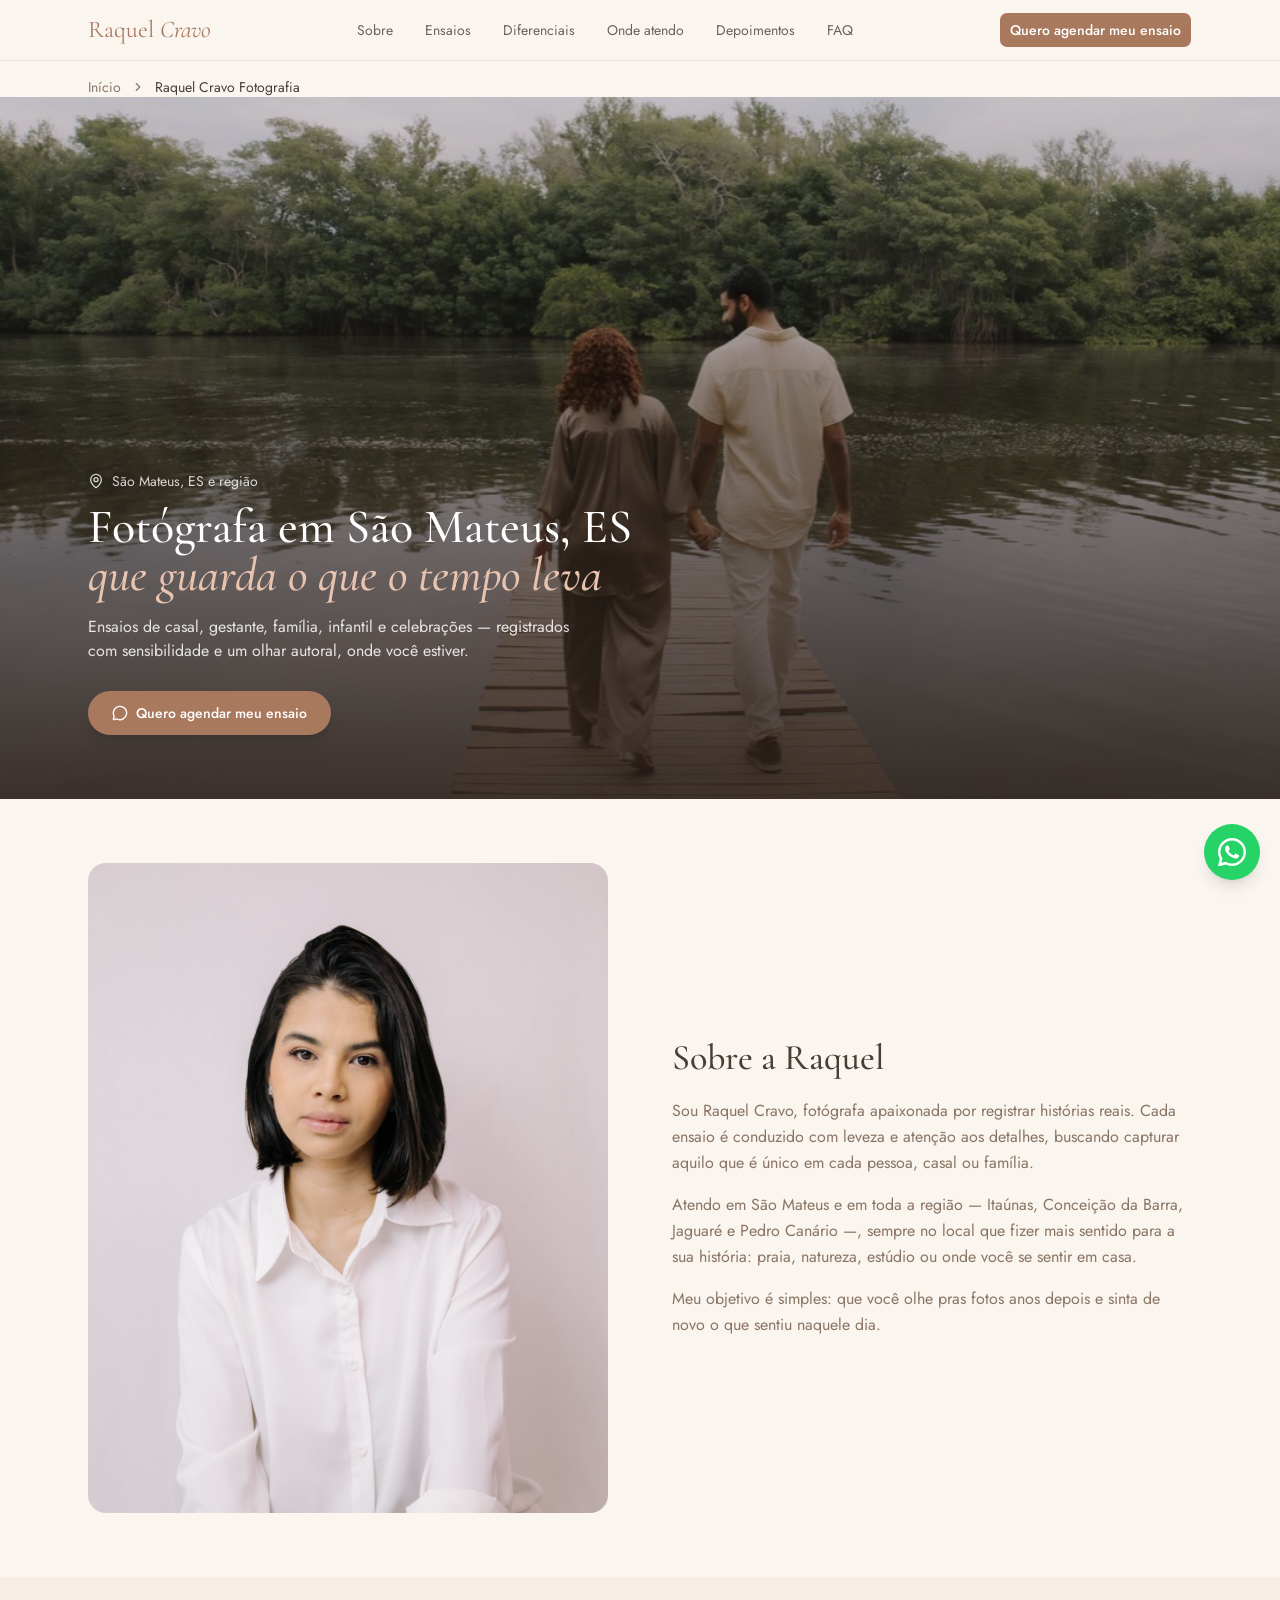
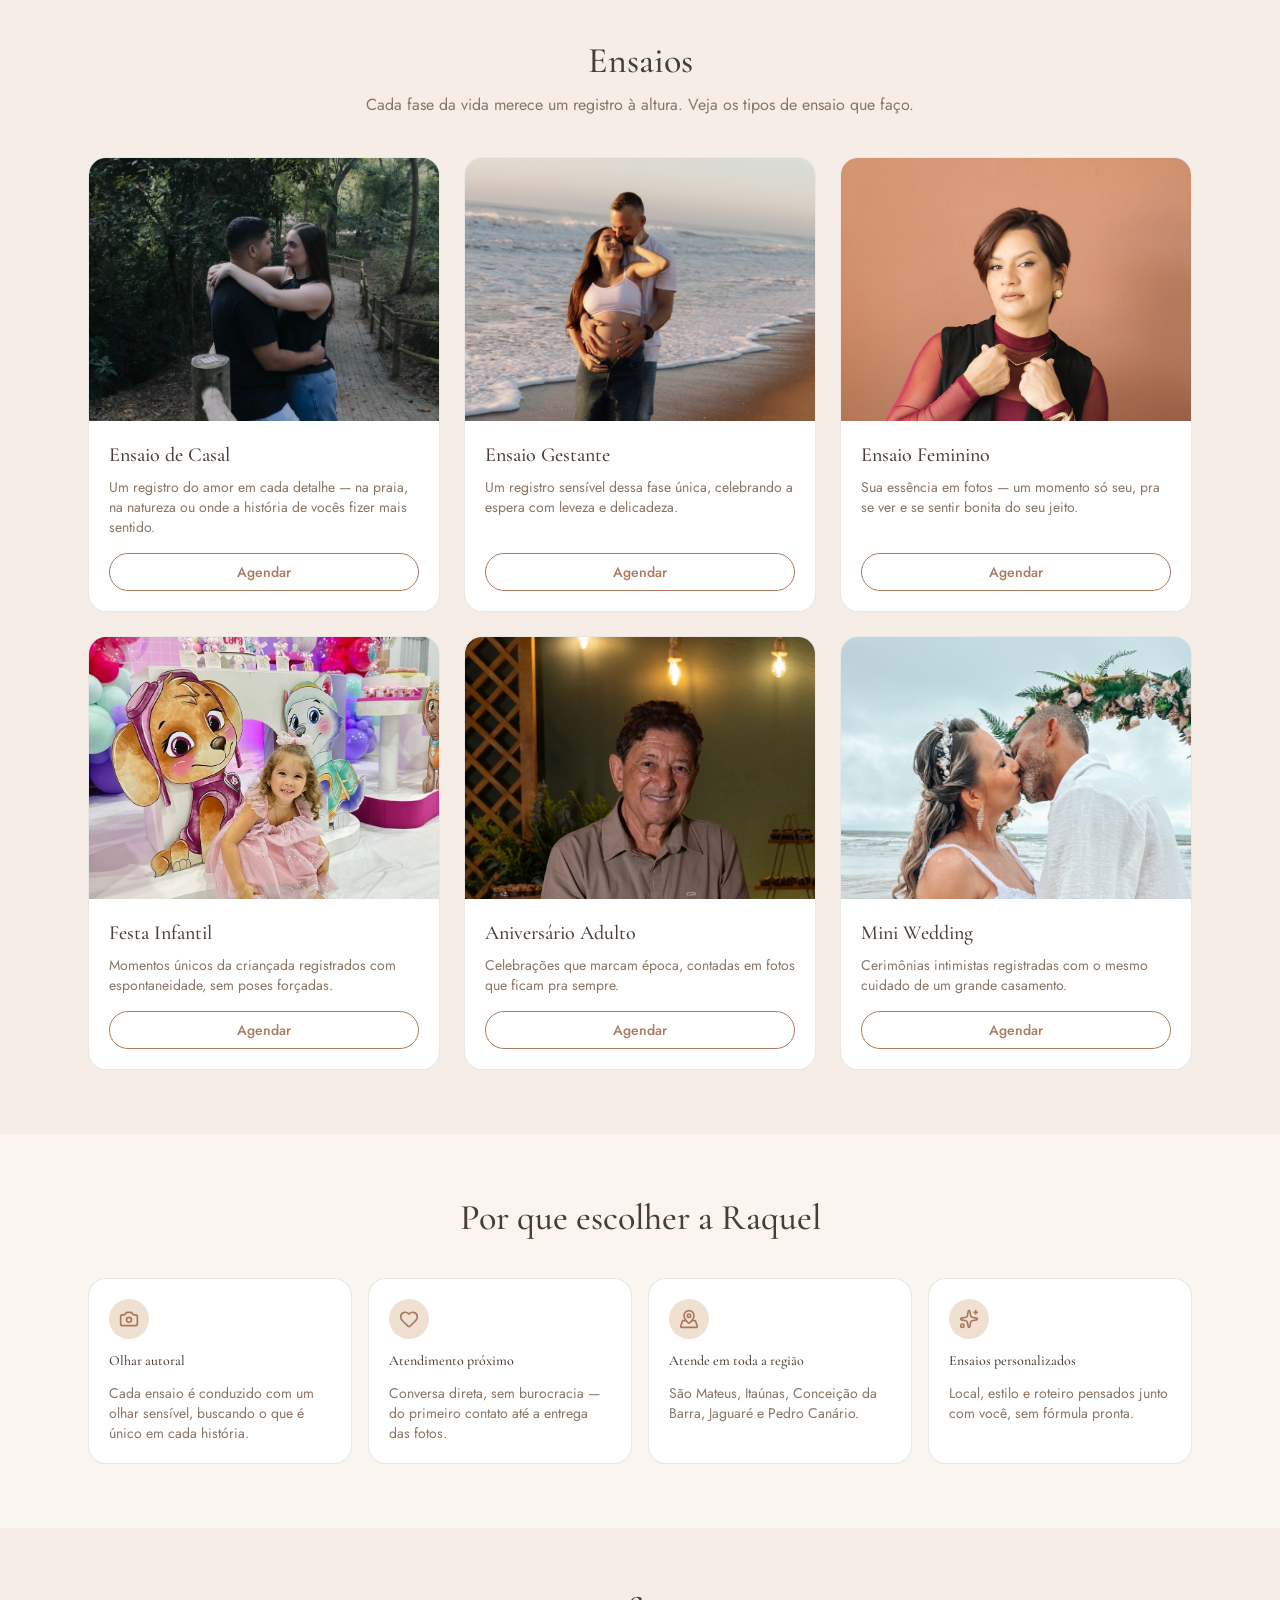
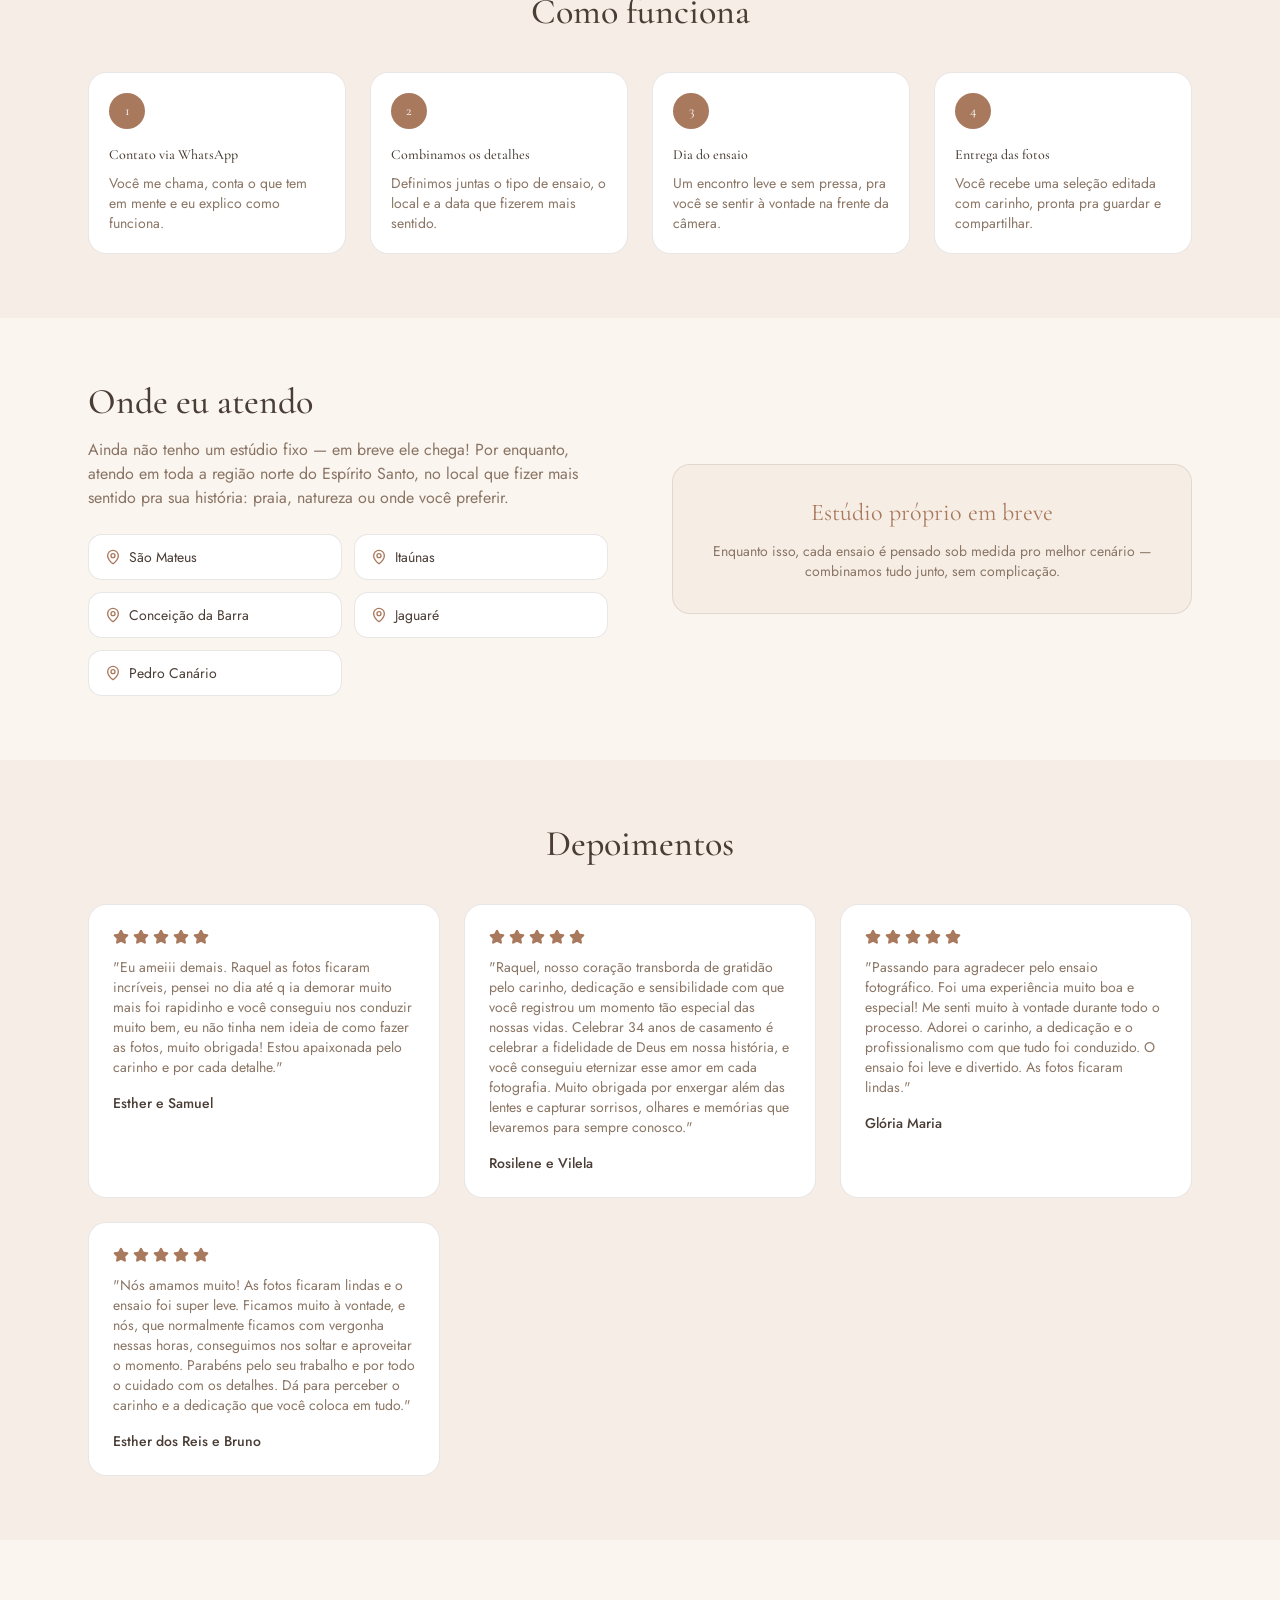
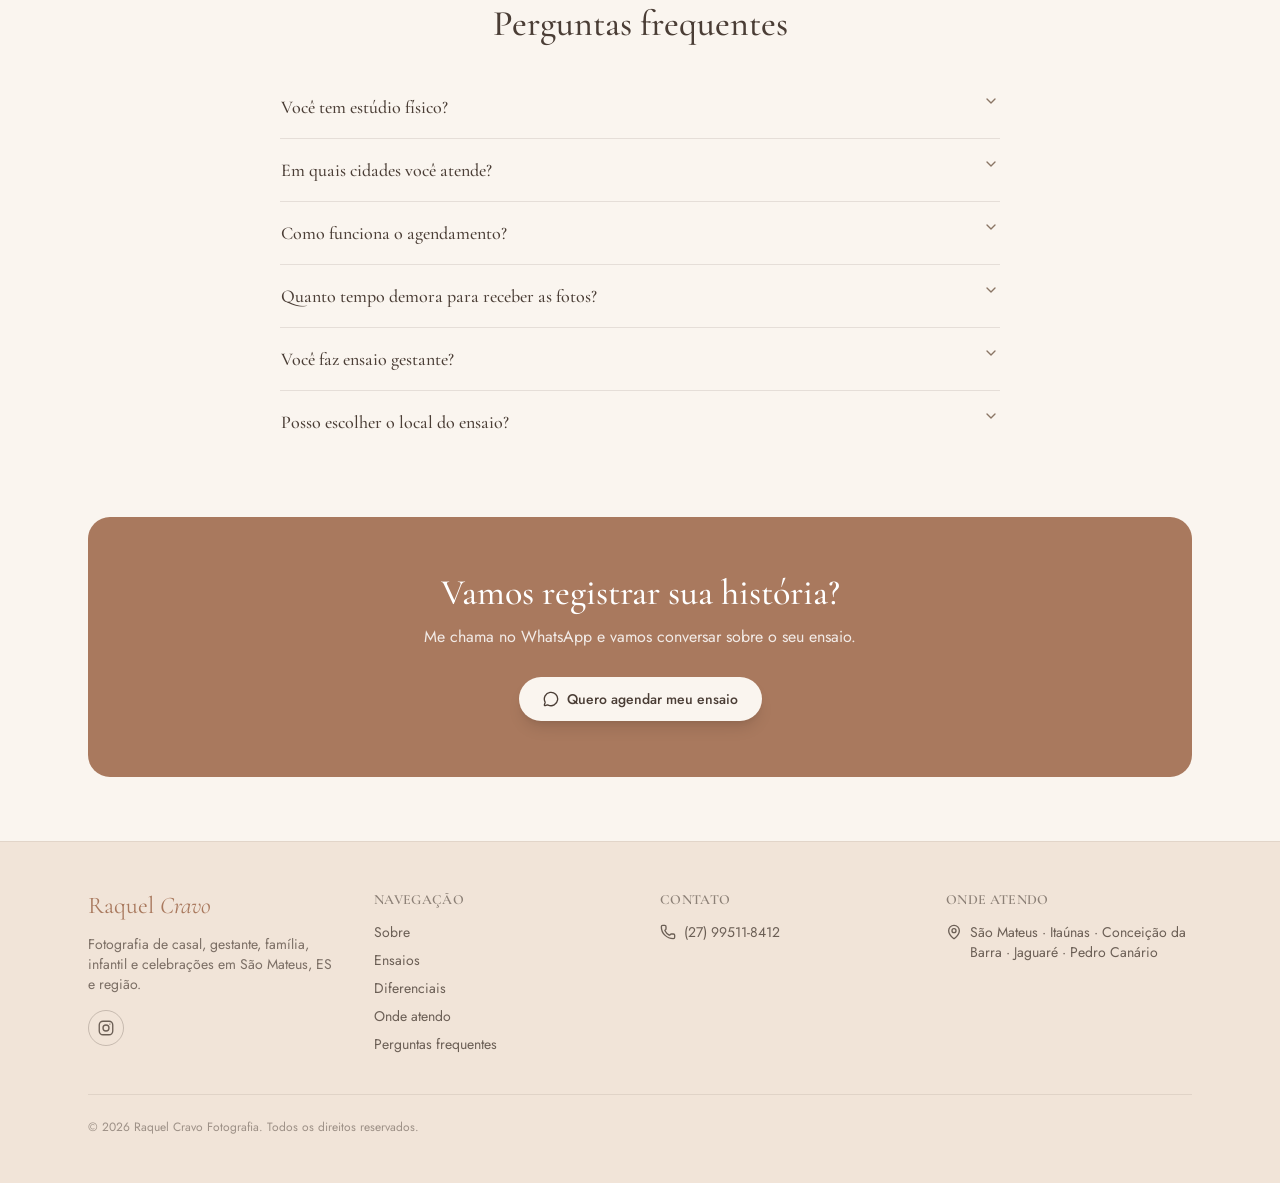
==== index.html @ ad2348e0 "Add files via upload" ====
<!DOCTYPE html><html lang="pt-BR"><head>
      <meta charset="UTF-8">
      <meta name="viewport" content="width=device-width, initial-scale=1.0">
      <title>Raquel Cravo Fotografia | São Mateus, ES</title>
      <meta name="description" content="Fotografia de casal, gestante, família, infantil e celebrações em São Mateus, ES e região. Ensaios personalizados, com atendimento em Itaúnas, Conceição da Barra, Jaguaré e Pedro Canário.">
      <meta name="author" content="Raquel Cravo">
      <meta name="robots" content="index, follow, max-snippet:-1, max-image-preview:large, max-video-preview:-1">
      <meta name="googlebot" content="index, follow, max-snippet:-1, max-image-preview:large">
      <meta name="bingbot" content="index, follow">
      <meta name="rating" content="general">

      <link rel="canonical" href="https://raquelcravofotografia.com.br/">
      <link rel="alternate" hreflang="pt-BR" href="https://raquelcravofotografia.com.br/">
      <link rel="alternate" hreflang="x-default" href="https://raquelcravofotografia.com.br/">

      <meta name="geo.region" content="BR-ES">
      <meta name="geo.placename" content="São Mateus">
      <meta name="content-language" content="pt-BR">
      <meta http-equiv="content-language" content="pt-BR">

      <meta name="theme-color" content="#A9795E">
      <meta name="mobile-web-app-capable" content="yes">
      <meta name="apple-mobile-web-app-capable" content="yes">
      <meta name="format-detection" content="telephone=no">

      <link rel="icon" type="image/x-icon" href="/favicon.ico">
      <link rel="apple-touch-icon" sizes="180x180" href="/apple-touch-icon.png">
      <link rel="manifest" href="/manifest.json">

      <link rel="preconnect" href="https://fonts.googleapis.com">
      <link rel="preconnect" href="https://fonts.gstatic.com" crossorigin="">
      <link href="https://fonts.googleapis.com/css2?family=Cormorant+Garamond:ital,wght@0,400;0,500;0,600;1,400&amp;family=Jost:wght@300;400;500;600&amp;display=swap" rel="stylesheet">

      <!-- Open Graph -->
      <meta property="og:type" content="website">
      <meta property="og:locale" content="pt_BR">
      <meta property="og:site_name" content="Raquel Cravo Fotografia">
      <meta property="og:url" content="https://raquelcravofotografia.com.br/">
      <meta property="og:title" content="Raquel Cravo Fotografia | São Mateus, ES">
      <meta property="og:description" content="Fotografia de casal, gestante, família, infantil e celebrações em São Mateus, ES e região. Ensaios personalizados, com atendimento em Itaúnas, Conceição da Barra, Jaguaré e Pedro Canário.">
      <meta property="og:image" content="https://raquelcravofotografia.com.br/og-raquel-cravo.jpg">
      <meta property="og:image:width" content="1200">
      <meta property="og:image:height" content="630">
      <meta property="og:image:alt" content="Raquel Cravo — Fotografia em São Mateus, ES">

      <!-- Twitter -->
      <meta name="twitter:card" content="summary_large_image">
      <meta name="twitter:title" content="Raquel Cravo Fotografia | São Mateus, ES">
      <meta name="twitter:description" content="Fotografia de casal, gestante, família, infantil e celebrações em São Mateus, ES e região. Ensaios personalizados, com atendimento em Itaúnas, Conceição da Barra, Jaguaré e Pedro Canário.">
      <meta name="twitter:image" content="https://raquelcravofotografia.com.br/og-raquel-cravo.jpg">

      <!-- Schema: Person (GLOBAL) -->
      <script async="" src="https://scripts.clarity.ms/0.8.67/clarity.js"></script><script src="https://connect.facebook.net/signals/config/4619072328378345?v=2.9.358&amp;r=stable&amp;domain=localhost&amp;hme=1179b74563cacb97c6ebae600e40937237ab12824fb84996eee07eca65cabbd4&amp;ex_m=107%2C208%2C158%2C22%2C73%2C74%2C149%2C69%2C68%2C11%2C167%2C93%2C16%2C141%2C130%2C39%2C76%2C81%2C137%2C163%2C169%2C26%2C27%2C28%2C30%2C48%2C150%2C78%2C115%2C18%2C20%2C44%2C40%2C42%2C41%2C86%2C95%2C99%2C113%2C148%2C151%2C46%2C114%2C24%2C21%2C122%2C70%2C36%2C153%2C152%2C154%2C145%2C143%2C25%2C35%2C59%2C112%2C165%2C71%2C17%2C156%2C117%2C84%2C67%2C19%2C88%2C89%2C119%2C87%2C139%2C138%2C142%2C164%2C34%2C49%2C116%2C47%2C8%2C4%2C5%2C7%2C6%2C3%2C94%2C104%2C170%2C175%2C222%2C75%2C235%2C234%2C233%2C23%2C33%2C55%2C106%2C61%2C10%2C64%2C100%2C101%2C102%2C108%2C133%2C31%2C29%2C135%2C136%2C132%2C131%2C159%2C77%2C162%2C160%2C161%2C50%2C60%2C126%2C15%2C166%2C45%2C280%2C281%2C279%2C294%2C310%2C215%2C204%2C62%2C205%2C203%2C313%2C304%2C52%2C216%2C110%2C134%2C83%2C124%2C54%2C123%2C129%2C128%2C58%2C65%2C63%2C155%2C79%2C80%2C118%2C37%2C32%2C53%2C56%2C103%2C168%2C1%2C127%2C14%2C125%2C12%2C2%2C57%2C96%2C66%2C121%2C92%2C91%2C171%2C172%2C97%2C98%2C9%2C105%2C51%2C146%2C90%2C82%2C72%2C120%2C109%2C43%2C147%2C0%2C85%2C140%2C144%2C157%2C38%2C111%2C13%2C173" async=""></script><script async="" src="https://connect.facebook.net/en_US/fbevents.js"></script><script async="" src="https://www.clarity.ms/tag/xpft2k4udn"></script><script type="application/ld+json">
      {
        "@context": "https://schema.org",
        "@type": "Person",
        "@id": "https://raquelcravofotografia.com.br/#identity",
        "name": "Raquel Cravo",
        "url": "https://raquelcravofotografia.com.br",
        "image": "https://raquelcravofotografia.com.br/og-raquel-cravo.jpg",
        "jobTitle": "Fotógrafa",
        "telephone": "+5527995118412",
        "sameAs": ["https://www.instagram.com/raquelcravofotografia/"]
      }
      </script>

      <!-- Schema: WebSite (GLOBAL) -->
      <script type="application/ld+json">
      {
        "@context": "https://schema.org",
        "@type": "WebSite",
        "name": "Raquel Cravo Fotografia",
        "url": "https://raquelcravofotografia.com.br",
        "description": "Fotografia de casal, gestante, família, infantil e celebrações em São Mateus, ES e região.",
        "inLanguage": "pt-BR",
        "publisher": { "@id": "https://raquelcravofotografia.com.br/#identity" }
      }
      </script>

      <!-- Microsoft Clarity -->
      <script type="text/javascript">
        (function(c,l,a,r,i,t,y){
            c[a]=c[a]||function(){(c[a].q=c[a].q||[]).push(arguments)};
            t=l.createElement(r);t.async=1;t.src="https://www.clarity.ms/tag/"+i;
            y=l.getElementsByTagName(r)[0];y.parentNode.insertBefore(t,y);
        })(window, document, "clarity", "script", "xpft2k4udn");
      </script>

      <!-- Meta Pixel Code -->
      <script>
      !function(f,b,e,v,n,t,s)
      {if(f.fbq)return;n=f.fbq=function(){n.callMethod?
      n.callMethod.apply(n,arguments):n.queue.push(arguments)};
      if(!f._fbq)f._fbq=n;n.push=n;n.loaded=!0;n.version='2.0';
      n.queue=[];t=b.createElement(e);t.async=!0;
      t.src=v;s=b.getElementsByTagName(e)[0];
      s.parentNode.insertBefore(t,s)}(window, document,'script',
      'https://connect.facebook.net/en_US/fbevents.js');
      fbq('init', '4619072328378345');
      fbq('track', 'PageView');
      </script>
      <script type="module" crossorigin="" src="/assets/index-L6ZKs144.js"></script>
      <link rel="stylesheet" crossorigin="" href="/assets/index-BIpISqTm.css">
    <script type="application/ld+json">{"@context":"https://schema.org","@type":"FAQPage","mainEntity":[{"@type":"Question","name":"Você tem estúdio físico?","acceptedAnswer":{"@type":"Answer","text":"Não tenho um estúdio próprio fixo, mas isso não limita o ensaio: quando o projeto pede um ambiente fechado, alugo um estúdio parceiro para garantir toda a estrutura necessária. Também faço ensaios em locais externos, como praia e natureza, sempre no cenário que combinar melhor com a sua história."}},{"@type":"Question","name":"Em quais cidades você atende?","acceptedAnswer":{"@type":"Answer","text":"Atendo em São Mateus, Itaúnas, Conceição da Barra, Jaguaré, Pedro Canário e região. Se você é de outra cidade próxima, é só chamar no WhatsApp que a gente vê a melhor forma de atender."}},{"@type":"Question","name":"Como funciona o agendamento?","acceptedAnswer":{"@type":"Answer","text":"Tudo começa por uma conversa no WhatsApp: conto como funciona, tiramos as dúvidas sobre local, estilo e pacote, e já reservamos a data do seu ensaio."}},{"@type":"Question","name":"Quanto tempo demora para receber as fotos?","acceptedAnswer":{"@type":"Answer","text":"O prazo pode variar conforme o tipo de ensaio, mas a entrega da seleção editada acontece em até 15 dias úteis, no máximo."}},{"@type":"Question","name":"Você faz ensaio gestante?","acceptedAnswer":{"@type":"Answer","text":"Sim! O ensaio gestante é um dos meus favoritos — um registro sensível e delicado dessa fase única."}},{"@type":"Question","name":"Posso escolher o local do ensaio?","acceptedAnswer":{"@type":"Answer","text":"Pode sim. Trabalho junto com você pra escolher o cenário que mais combina com a proposta do ensaio, seja praia, natureza ou outro lugar especial pra sua história."}}]}</script><script type="application/ld+json">{"@context":"https://schema.org","@type":"BreadcrumbList","itemListElement":[{"@type":"ListItem","position":1,"name":"Início","item":"https://raquelcravofotografia.com.br/"},{"@type":"ListItem","position":2,"name":"Raquel Cravo Fotografia","item":"https://raquelcravofotografia.com.br/"}]}</script><script type="application/ld+json">{"@context":"https://schema.org","@type":"WebPage","name":"Raquel Cravo Fotografia | São Mateus, ES","url":"https://raquelcravofotografia.com.br/","description":"Fotografia de casal, gestante, família, infantil e celebrações em São Mateus, ES e região. Ensaios personalizados, com atendimento em Itaúnas, Conceição da Barra, Jaguaré e Pedro Canário.","inLanguage":"pt-BR","isPartOf":{"@id":"https://raquelcravofotografia.com.br/#identity"}}</script><script type="application/ld+json">{"@context":"https://schema.org","@type":"LocalBusiness","name":"Raquel Cravo Fotografia","url":"https://raquelcravofotografia.com.br","image":"https://raquelcravofotografia.com.br/og-raquel-cravo.jpg","description":"Fotografia de casal, gestante, família, infantil e celebrações em São Mateus, ES e região. Ensaios personalizados, com atendimento em Itaúnas, Conceição da Barra, Jaguaré e Pedro Canário.","priceRange":"$$","areaServed":[{"@type":"City","name":"São Mateus, ES"},{"@type":"City","name":"Itaúnas, ES"},{"@type":"City","name":"Conceição da Barra, ES"},{"@type":"City","name":"Jaguaré, ES"},{"@type":"City","name":"Pedro Canário, ES"}],"makesOffer":[{"@type":"Offer","itemOffered":{"@type":"Service","name":"Ensaio de Casal","description":"Um registro do amor em cada detalhe — na praia, na natureza ou onde a história de vocês fizer mais sentido."}},{"@type":"Offer","itemOffered":{"@type":"Service","name":"Ensaio Gestante","description":"Um registro sensível dessa fase única, celebrando a espera com leveza e delicadeza."}},{"@type":"Offer","itemOffered":{"@type":"Service","name":"Ensaio Feminino","description":"Sua essência em fotos — um momento só seu, pra se ver e se sentir bonita do seu jeito."}},{"@type":"Offer","itemOffered":{"@type":"Service","name":"Festa Infantil","description":"Momentos únicos da criançada registrados com espontaneidade, sem poses forçadas."}},{"@type":"Offer","itemOffered":{"@type":"Service","name":"Aniversário Adulto","description":"Celebrações que marcam época, contadas em fotos que ficam pra sempre."}},{"@type":"Offer","itemOffered":{"@type":"Service","name":"Mini Wedding","description":"Cerimônias intimistas registradas com o mesmo cuidado de um grande casamento."}}],"aggregateRating":{"@type":"AggregateRating","ratingValue":"5.0","reviewCount":"4","bestRating":"5","worstRating":"1"},"review":[{"@type":"Review","author":{"@type":"Person","name":"Esther e Samuel"},"reviewRating":{"@type":"Rating","ratingValue":5,"bestRating":"5"},"reviewBody":"Eu ameiii demais. Raquel as fotos ficaram incríveis, pensei no dia até q ia demorar muito mais foi rapidinho e você conseguiu nos conduzir muito bem, eu não tinha nem ideia de como fazer as fotos, muito obrigada! Estou apaixonada pelo carinho e por cada detalhe."},{"@type":"Review","author":{"@type":"Person","name":"Rosilene e Vilela"},"reviewRating":{"@type":"Rating","ratingValue":5,"bestRating":"5"},"reviewBody":"Raquel, nosso coração transborda de gratidão pelo carinho, dedicação e sensibilidade com que você registrou um momento tão especial das nossas vidas. Celebrar 34 anos de casamento é celebrar a fidelidade de Deus em nossa história, e você conseguiu eternizar esse amor em cada fotografia. Muito obrigada por enxergar além das lentes e capturar sorrisos, olhares e memórias que levaremos para sempre conosco."},{"@type":"Review","author":{"@type":"Person","name":"Glória Maria"},"reviewRating":{"@type":"Rating","ratingValue":5,"bestRating":"5"},"reviewBody":"Passando para agradecer pelo ensaio fotográfico. Foi uma experiência muito boa e especial! Me senti muito à vontade durante todo o processo. Adorei o carinho, a dedicação e o profissionalismo com que tudo foi conduzido. O ensaio foi leve e divertido. As fotos ficaram lindas."},{"@type":"Review","author":{"@type":"Person","name":"Esther dos Reis e Bruno"},"reviewRating":{"@type":"Rating","ratingValue":5,"bestRating":"5"},"reviewBody":"Nós amamos muito! As fotos ficaram lindas e o ensaio foi super leve. Ficamos muito à vontade, e nós, que normalmente ficamos com vergonha nessas horas, conseguimos nos soltar e aproveitar o momento. Parabéns pelo seu trabalho e por todo o cuidado com os detalhes. Dá para perceber o carinho e a dedicação que você coloca em tudo."}]}</script><script type="application/ld+json">{"@context":"https://schema.org","@type":"HowTo","name":"Como agendar um ensaio com Raquel Cravo Fotografia","step":[{"@type":"HowToStep","position":1,"name":"Contato via WhatsApp","text":"Você me chama, conta o que tem em mente e eu explico como funciona."},{"@type":"HowToStep","position":2,"name":"Combinamos os detalhes","text":"Definimos juntas o tipo de ensaio, o local e a data que fizerem mais sentido."},{"@type":"HowToStep","position":3,"name":"Dia do ensaio","text":"Um encontro leve e sem pressa, pra você se sentir à vontade na frente da câmera."},{"@type":"HowToStep","position":4,"name":"Entrega das fotos","text":"Você recebe uma seleção editada com carinho, pronta pra guardar e compartilhar."}]}</script></head>

    <body>
      <noscript><img height="1" width="1" style="display:none"
      src="https://www.facebook.com/tr?id=4619072328378345&ev=PageView&noscript=1"
      /></noscript>

      <div id="root"><div class="flex min-h-screen flex-col"><header class="sticky top-0 z-40 border-b border-border/70 bg-background/90 backdrop-blur"><div class="mx-auto flex max-w-6xl items-center justify-between px-4 py-3 sm:px-6"><a href="/" class="font-heading text-2xl text-primary">Raquel <em class="italic">Cravo</em></a><nav aria-label="Navegação principal" class="hidden gap-8 md:flex"><a href="#sobre" class="text-sm text-foreground/80 hover:text-primary">Sobre</a><a href="#ensaios" class="text-sm text-foreground/80 hover:text-primary">Ensaios</a><a href="#diferenciais" class="text-sm text-foreground/80 hover:text-primary">Diferenciais</a><a href="#regiao" class="text-sm text-foreground/80 hover:text-primary">Onde atendo</a><a href="#depoimentos" class="text-sm text-foreground/80 hover:text-primary">Depoimentos</a><a href="#faq" class="text-sm text-foreground/80 hover:text-primary">FAQ</a></nav><div class="hidden md:block"><a href="https://wa.me/5527995118412?text=%5BSite%5D%20Ol%C3%A1%2C%20Raquel!%20Vi%20seu%20site%20e%20quero%20saber%20mais%20sobre%20os%20ensaios" target="_blank" rel="noopener noreferrer" data-slot="button" data-variant="default" data-size="default" class="group/button inline-flex shrink-0 items-center justify-center rounded-md border border-transparent bg-clip-padding text-sm font-medium whitespace-nowrap transition-all outline-none select-none focus-visible:border-ring focus-visible:ring-3 focus-visible:ring-ring/50 active:not-aria-[haspopup]:translate-y-px disabled:pointer-events-none disabled:opacity-50 aria-invalid:border-destructive aria-invalid:ring-3 aria-invalid:ring-destructive/20 dark:aria-invalid:border-destructive/50 dark:aria-invalid:ring-destructive/40 [&amp;_svg]:pointer-events-none [&amp;_svg]:shrink-0 [&amp;_svg:not([class*='size-'])]:size-4 bg-primary text-primary-foreground hover:bg-primary/80 h-9 gap-1.5 px-2.5 in-data-[slot=button-group]:rounded-md has-data-[icon=inline-end]:pr-2 has-data-[icon=inline-start]:pl-2">Quero agendar meu ensaio</a></div><button class="flex size-9 items-center justify-center rounded-full border border-border md:hidden" aria-label="Abrir menu" type="button" aria-haspopup="dialog" aria-expanded="false" data-state="closed" data-slot="sheet-trigger"><svg xmlns="http://www.w3.org/2000/svg" width="24" height="24" viewBox="0 0 24 24" fill="none" stroke="currentColor" stroke-width="2" stroke-linecap="round" stroke-linejoin="round" class="lucide lucide-menu size-5" aria-hidden="true"><path d="M4 5h16"></path><path d="M4 12h16"></path><path d="M4 19h16"></path></svg></button></div></header><main class="flex-1"><div class="mx-auto max-w-6xl px-4 pt-4 sm:px-6"><nav aria-label="breadcrumb" data-slot="breadcrumb" class=""><ol data-slot="breadcrumb-list" class="flex flex-wrap items-center gap-1.5 text-sm wrap-break-word text-muted-foreground sm:gap-2.5"><li data-slot="breadcrumb-item" class="inline-flex items-center gap-1.5"><a data-slot="breadcrumb-link" class="transition-colors hover:text-foreground" href="/">Início</a></li><li data-slot="breadcrumb-separator" role="presentation" aria-hidden="true" class="[&amp;&gt;svg]:size-3.5"><svg xmlns="http://www.w3.org/2000/svg" width="24" height="24" viewBox="0 0 24 24" fill="none" stroke="currentColor" stroke-width="2" stroke-linecap="round" stroke-linejoin="round" class="lucide lucide-chevron-right" aria-hidden="true"><path d="m9 18 6-6-6-6"></path></svg></li><li data-slot="breadcrumb-item" class="inline-flex items-center gap-1.5"><span data-slot="breadcrumb-page" role="link" aria-disabled="true" aria-current="page" class="font-normal text-foreground">Raquel Cravo Fotografia</span></li></ol></nav></div><section class="relative overflow-hidden"><div class="absolute inset-0"><img alt="Casal andando de mãos dadas em um deck sobre um rio, ensaio fotográfico" class="h-full w-full object-cover object-[50%_62%]" src="/assets/hero-raquel-BWUmxiio.jpg"><div class="absolute inset-0 bg-gradient-to-t from-[#2A1F19]/85 via-[#2A1F19]/40 to-[#2A1F19]/10"></div></div><div class="relative mx-auto flex min-h-[78vh] max-w-6xl flex-col justify-end px-4 pb-16 pt-32 sm:px-6"><div class="mb-3 flex items-center gap-2 text-sm text-white/80"><svg xmlns="http://www.w3.org/2000/svg" width="24" height="24" viewBox="0 0 24 24" fill="none" stroke="currentColor" stroke-width="2" stroke-linecap="round" stroke-linejoin="round" class="lucide lucide-map-pin size-4" aria-hidden="true"><path d="M20 10c0 4.993-5.539 10.193-7.399 11.799a1 1 0 0 1-1.202 0C9.539 20.193 4 14.993 4 10a8 8 0 0 1 16 0"></path><circle cx="12" cy="10" r="3"></circle></svg>São Mateus, ES e região</div><h1 class="max-w-xl font-heading text-4xl text-white sm:text-5xl">Fotógrafa em São Mateus, ES <span class="italic text-[#E8C4B0]">que guarda o que o tempo leva</span></h1><p class="mt-4 max-w-lg text-base text-white/85">Ensaios de casal, gestante, família, infantil e celebrações — registrados com sensibilidade e um olhar autoral, onde você estiver.</p><div class="mt-7"><a href="https://wa.me/5527995118412?text=%5BSite%5D%20Ol%C3%A1%2C%20Raquel!%20Vi%20seu%20site%20e%20quero%20saber%20mais%20sobre%20os%20ensaios" target="_blank" rel="noopener noreferrer" class="inline-flex items-center gap-2 rounded-full bg-primary px-6 py-3 text-sm font-medium text-primary-foreground shadow-lg transition hover:brightness-110"><svg xmlns="http://www.w3.org/2000/svg" width="24" height="24" viewBox="0 0 24 24" fill="none" stroke="currentColor" stroke-width="2" stroke-linecap="round" stroke-linejoin="round" class="lucide lucide-message-circle size-4" aria-hidden="true"><path d="M2.992 16.342a2 2 0 0 1 .094 1.167l-1.065 3.29a1 1 0 0 0 1.236 1.168l3.413-.998a2 2 0 0 1 1.099.092 10 10 0 1 0-4.777-4.719"></path></svg>Quero agendar meu ensaio</a></div></div></section><section id="sobre" class="mx-auto max-w-6xl px-4 py-16 sm:px-6"><div class="grid gap-10 md:grid-cols-2 md:gap-16 md:items-center"><div class="aspect-[4/5] overflow-hidden rounded-2xl"><img alt="Raquel Cravo, fotógrafa" loading="lazy" class="h-full w-full object-cover object-[50%_18%]" src="/assets/raquel-perfil-DhcanvTv.jpg"></div><div><h2 class="text-3xl font-medium sm:text-4xl">Sobre a Raquel</h2><div class="mt-5 space-y-4 text-base leading-relaxed text-muted-foreground"><p>Sou Raquel Cravo, fotógrafa apaixonada por registrar histórias reais. Cada ensaio é conduzido com leveza e atenção aos detalhes, buscando capturar aquilo que é único em cada pessoa, casal ou família.</p><p>Atendo em São Mateus e em toda a região — Itaúnas, Conceição da Barra, Jaguaré e Pedro Canário —, sempre no local que fizer mais sentido para a sua história: praia, natureza, estúdio ou onde você se sentir em casa.</p><p>Meu objetivo é simples: que você olhe pras fotos anos depois e sinta de novo o que sentiu naquele dia.</p></div></div></div></section><section id="ensaios" class="bg-secondary/40 py-16"><div class="mx-auto max-w-6xl px-4 sm:px-6"><div class="mx-auto max-w-2xl text-center"><h2 class="text-3xl font-medium sm:text-4xl">Ensaios</h2><p class="mt-3 text-muted-foreground">Cada fase da vida merece um registro à altura. Veja os tipos de ensaio que faço.</p></div><div class="mt-10 grid gap-6 sm:grid-cols-2 lg:grid-cols-3"><article class="flex flex-col overflow-hidden rounded-2xl border border-border bg-card"><div class="aspect-[4/3] w-full overflow-hidden "><img alt="Ensaio de Casal" loading="lazy" class="h-full w-full object-cover " src="/assets/servico-casal-BNN5FXts.jpg"></div><div class="flex flex-1 flex-col p-5"><h3 class="font-heading text-xl">Ensaio de Casal</h3><p class="mt-2 flex-1 text-sm text-muted-foreground">Um registro do amor em cada detalhe — na praia, na natureza ou onde a história de vocês fizer mais sentido.</p><a href="https://wa.me/5527995118412?text=%5BSite%5D%20Ol%C3%A1%2C%20Raquel!%20Vi%20seu%20portf%C3%B3lio%20de%20ensaios%20de%20casal%20e%20me%20apaixonei%20pelo%20seu%20trabalho.%20Quero%20saber%20mais%20sobre%20os%20pacotes%20dispon%C3%ADveis" target="_blank" rel="noopener noreferrer" class="mt-4 inline-flex items-center justify-center rounded-full border border-primary px-4 py-2 text-sm font-medium text-primary transition hover:bg-primary hover:text-primary-foreground">Agendar</a></div></article><article class="flex flex-col overflow-hidden rounded-2xl border border-border bg-card"><div class="aspect-[4/3] w-full overflow-hidden "><img alt="Ensaio Gestante" loading="lazy" class="h-full w-full object-cover " src="/assets/servico-gestante-ZXS7gtoN.jpg"></div><div class="flex flex-1 flex-col p-5"><h3 class="font-heading text-xl">Ensaio Gestante</h3><p class="mt-2 flex-1 text-sm text-muted-foreground">Um registro sensível dessa fase única, celebrando a espera com leveza e delicadeza.</p><a href="https://wa.me/5527995118412?text=%5BSite%5D%20Ol%C3%A1%2C%20Raquel!%20Quero%20saber%20mais%20sobre%20o%20ensaio%20gestante" target="_blank" rel="noopener noreferrer" class="mt-4 inline-flex items-center justify-center rounded-full border border-primary px-4 py-2 text-sm font-medium text-primary transition hover:bg-primary hover:text-primary-foreground">Agendar</a></div></article><article class="flex flex-col overflow-hidden rounded-2xl border border-border bg-card"><div class="aspect-[4/3] w-full overflow-hidden "><img alt="Ensaio Feminino" loading="lazy" class="h-full w-full object-cover object-[50%_20%]" src="/assets/servico-feminino-BxmB9tKr.jpg"></div><div class="flex flex-1 flex-col p-5"><h3 class="font-heading text-xl">Ensaio Feminino</h3><p class="mt-2 flex-1 text-sm text-muted-foreground">Sua essência em fotos — um momento só seu, pra se ver e se sentir bonita do seu jeito.</p><a href="https://wa.me/5527995118412?text=%5BSite%5D%20Ol%C3%A1%2C%20Raquel!%20Vi%20seus%20ensaios%20femininos%20e%20adorei!%20Gostaria%20de%20saber%20mais%20sobre%20como%20agendar%20o%20meu" target="_blank" rel="noopener noreferrer" class="mt-4 inline-flex items-center justify-center rounded-full border border-primary px-4 py-2 text-sm font-medium text-primary transition hover:bg-primary hover:text-primary-foreground">Agendar</a></div></article><article class="flex flex-col overflow-hidden rounded-2xl border border-border bg-card"><div class="aspect-[4/3] w-full overflow-hidden "><img alt="Festa Infantil" loading="lazy" class="h-full w-full object-cover " src="/assets/servico-infantil-CyfcK8ZX.jpg"></div><div class="flex flex-1 flex-col p-5"><h3 class="font-heading text-xl">Festa Infantil</h3><p class="mt-2 flex-1 text-sm text-muted-foreground">Momentos únicos da criançada registrados com espontaneidade, sem poses forçadas.</p><a href="https://wa.me/5527995118412?text=%5BSite%5D%20Ol%C3%A1%2C%20Raquel!%20Vi%20seu%20trabalho%20com%20festas%20infantis%20e%20quero%20registrar%20esse%20momento%20especial.%20Como%20funciona%3F" target="_blank" rel="noopener noreferrer" class="mt-4 inline-flex items-center justify-center rounded-full border border-primary px-4 py-2 text-sm font-medium text-primary transition hover:bg-primary hover:text-primary-foreground">Agendar</a></div></article><article class="flex flex-col overflow-hidden rounded-2xl border border-border bg-card"><div class="aspect-[4/3] w-full overflow-hidden "><img alt="Aniversário Adulto" loading="lazy" class="h-full w-full object-cover object-[50%_15%]" src="/assets/servico-aniversario-B4zypI-2.jpg"></div><div class="flex flex-1 flex-col p-5"><h3 class="font-heading text-xl">Aniversário Adulto</h3><p class="mt-2 flex-1 text-sm text-muted-foreground">Celebrações que marcam época, contadas em fotos que ficam pra sempre.</p><a href="https://wa.me/5527995118412?text=%5BSite%5D%20Ol%C3%A1%2C%20Raquel!%20Vi%20seu%20trabalho%20em%20anivers%C3%A1rios%20e%20quero%20saber%20mais%20sobre%20a%20cobertura%20de%20uma%20celebra%C3%A7%C3%A3o%20especial" target="_blank" rel="noopener noreferrer" class="mt-4 inline-flex items-center justify-center rounded-full border border-primary px-4 py-2 text-sm font-medium text-primary transition hover:bg-primary hover:text-primary-foreground">Agendar</a></div></article><article class="flex flex-col overflow-hidden rounded-2xl border border-border bg-card"><div class="aspect-[4/3] w-full overflow-hidden "><img alt="Mini Wedding" loading="lazy" class="h-full w-full object-cover object-[50%_15%]" src="/assets/servico-bodas-COSovXK0.jpg"></div><div class="flex flex-1 flex-col p-5"><h3 class="font-heading text-xl">Mini Wedding</h3><p class="mt-2 flex-1 text-sm text-muted-foreground">Cerimônias intimistas registradas com o mesmo cuidado de um grande casamento.</p><a href="https://wa.me/5527995118412?text=%5BSite%5D%20Ol%C3%A1%2C%20Raquel!%20Vi%20seu%20trabalho%20com%20Mini%20Wedding%20e%20quero%20saber%20mais%20sobre%20celebra%C3%A7%C3%B5es%20intimistas" target="_blank" rel="noopener noreferrer" class="mt-4 inline-flex items-center justify-center rounded-full border border-primary px-4 py-2 text-sm font-medium text-primary transition hover:bg-primary hover:text-primary-foreground">Agendar</a></div></article></div></div></section><section id="diferenciais" class="mx-auto max-w-6xl px-4 py-16 sm:px-6"><div class="mx-auto max-w-2xl text-center"><h2 class="text-3xl font-medium sm:text-4xl">Por que escolher a Raquel</h2></div><div class="mt-10 grid gap-4 sm:grid-cols-2 lg:grid-cols-4"><article class="flex flex-col items-start gap-3 rounded-2xl border border-border bg-card p-5"><span class="flex size-10 items-center justify-center rounded-full bg-accent text-primary"><svg xmlns="http://www.w3.org/2000/svg" width="24" height="24" viewBox="0 0 24 24" fill="none" stroke="currentColor" stroke-width="2" stroke-linecap="round" stroke-linejoin="round" class="lucide lucide-camera size-5" aria-hidden="true"><path d="M13.997 4a2 2 0 0 1 1.76 1.05l.486.9A2 2 0 0 0 18.003 7H20a2 2 0 0 1 2 2v9a2 2 0 0 1-2 2H4a2 2 0 0 1-2-2V9a2 2 0 0 1 2-2h1.997a2 2 0 0 0 1.759-1.048l.489-.904A2 2 0 0 1 10.004 4z"></path><circle cx="12" cy="13" r="3"></circle></svg></span><h3 class="text-sm font-medium">Olhar autoral</h3><p class="text-sm text-muted-foreground">Cada ensaio é conduzido com um olhar sensível, buscando o que é único em cada história.</p></article><article class="flex flex-col items-start gap-3 rounded-2xl border border-border bg-card p-5"><span class="flex size-10 items-center justify-center rounded-full bg-accent text-primary"><svg xmlns="http://www.w3.org/2000/svg" width="24" height="24" viewBox="0 0 24 24" fill="none" stroke="currentColor" stroke-width="2" stroke-linecap="round" stroke-linejoin="round" class="lucide lucide-heart size-5" aria-hidden="true"><path d="M2 9.5a5.5 5.5 0 0 1 9.591-3.676.56.56 0 0 0 .818 0A5.49 5.49 0 0 1 22 9.5c0 2.29-1.5 4-3 5.5l-5.492 5.313a2 2 0 0 1-3 .019L5 15c-1.5-1.5-3-3.2-3-5.5"></path></svg></span><h3 class="text-sm font-medium">Atendimento próximo</h3><p class="text-sm text-muted-foreground">Conversa direta, sem burocracia — do primeiro contato até a entrega das fotos.</p></article><article class="flex flex-col items-start gap-3 rounded-2xl border border-border bg-card p-5"><span class="flex size-10 items-center justify-center rounded-full bg-accent text-primary"><svg xmlns="http://www.w3.org/2000/svg" width="24" height="24" viewBox="0 0 24 24" fill="none" stroke="currentColor" stroke-width="2" stroke-linecap="round" stroke-linejoin="round" class="lucide lucide-map-pinned size-5" aria-hidden="true"><path d="M18 8c0 3.613-3.869 7.429-5.393 8.795a1 1 0 0 1-1.214 0C9.87 15.429 6 11.613 6 8a6 6 0 0 1 12 0"></path><circle cx="12" cy="8" r="2"></circle><path d="M8.714 14h-3.71a1 1 0 0 0-.948.683l-2.004 6A1 1 0 0 0 3 22h18a1 1 0 0 0 .948-1.316l-2-6a1 1 0 0 0-.949-.684h-3.712"></path></svg></span><h3 class="text-sm font-medium">Atende em toda a região</h3><p class="text-sm text-muted-foreground">São Mateus, Itaúnas, Conceição da Barra, Jaguaré e Pedro Canário.</p></article><article class="flex flex-col items-start gap-3 rounded-2xl border border-border bg-card p-5"><span class="flex size-10 items-center justify-center rounded-full bg-accent text-primary"><svg xmlns="http://www.w3.org/2000/svg" width="24" height="24" viewBox="0 0 24 24" fill="none" stroke="currentColor" stroke-width="2" stroke-linecap="round" stroke-linejoin="round" class="lucide lucide-sparkles size-5" aria-hidden="true"><path d="M11.017 2.814a1 1 0 0 1 1.966 0l1.051 5.558a2 2 0 0 0 1.594 1.594l5.558 1.051a1 1 0 0 1 0 1.966l-5.558 1.051a2 2 0 0 0-1.594 1.594l-1.051 5.558a1 1 0 0 1-1.966 0l-1.051-5.558a2 2 0 0 0-1.594-1.594l-5.558-1.051a1 1 0 0 1 0-1.966l5.558-1.051a2 2 0 0 0 1.594-1.594z"></path><path d="M20 2v4"></path><path d="M22 4h-4"></path><circle cx="4" cy="20" r="2"></circle></svg></span><h3 class="text-sm font-medium">Ensaios personalizados</h3><p class="text-sm text-muted-foreground">Local, estilo e roteiro pensados junto com você, sem fórmula pronta.</p></article></div></section><section id="processo" class="bg-secondary/40 py-16"><div class="mx-auto max-w-6xl px-4 sm:px-6"><div class="mx-auto max-w-2xl text-center"><h2 class="text-3xl font-medium sm:text-4xl">Como funciona</h2></div><ol class="mt-10 grid gap-6 sm:grid-cols-2 lg:grid-cols-4"><li class="rounded-2xl border border-border bg-card p-5"><span class="flex size-9 items-center justify-center rounded-full bg-primary font-heading text-sm text-primary-foreground">1</span><h3 class="mt-4 text-sm font-medium">Contato via WhatsApp</h3><p class="mt-2 text-sm text-muted-foreground">Você me chama, conta o que tem em mente e eu explico como funciona.</p></li><li class="rounded-2xl border border-border bg-card p-5"><span class="flex size-9 items-center justify-center rounded-full bg-primary font-heading text-sm text-primary-foreground">2</span><h3 class="mt-4 text-sm font-medium">Combinamos os detalhes</h3><p class="mt-2 text-sm text-muted-foreground">Definimos juntas o tipo de ensaio, o local e a data que fizerem mais sentido.</p></li><li class="rounded-2xl border border-border bg-card p-5"><span class="flex size-9 items-center justify-center rounded-full bg-primary font-heading text-sm text-primary-foreground">3</span><h3 class="mt-4 text-sm font-medium">Dia do ensaio</h3><p class="mt-2 text-sm text-muted-foreground">Um encontro leve e sem pressa, pra você se sentir à vontade na frente da câmera.</p></li><li class="rounded-2xl border border-border bg-card p-5"><span class="flex size-9 items-center justify-center rounded-full bg-primary font-heading text-sm text-primary-foreground">4</span><h3 class="mt-4 text-sm font-medium">Entrega das fotos</h3><p class="mt-2 text-sm text-muted-foreground">Você recebe uma seleção editada com carinho, pronta pra guardar e compartilhar.</p></li></ol></div></section><section id="regiao" class="mx-auto max-w-6xl px-4 py-16 sm:px-6"><div class="grid gap-10 md:grid-cols-2 md:gap-16 md:items-center"><div><h2 class="text-3xl font-medium sm:text-4xl">Onde eu atendo</h2><p class="mt-4 text-muted-foreground">Ainda não tenho um estúdio fixo — em breve ele chega! Por enquanto, atendo em toda a região norte do Espírito Santo, no local que fizer mais sentido pra sua história: praia, natureza ou onde você preferir.</p><ul class="mt-6 grid grid-cols-2 gap-3"><li class="flex items-center gap-2 rounded-xl border border-border bg-card px-4 py-3 text-sm"><svg xmlns="http://www.w3.org/2000/svg" width="24" height="24" viewBox="0 0 24 24" fill="none" stroke="currentColor" stroke-width="2" stroke-linecap="round" stroke-linejoin="round" class="lucide lucide-map-pin size-4 shrink-0 text-primary" aria-hidden="true"><path d="M20 10c0 4.993-5.539 10.193-7.399 11.799a1 1 0 0 1-1.202 0C9.539 20.193 4 14.993 4 10a8 8 0 0 1 16 0"></path><circle cx="12" cy="10" r="3"></circle></svg>São Mateus</li><li class="flex items-center gap-2 rounded-xl border border-border bg-card px-4 py-3 text-sm"><svg xmlns="http://www.w3.org/2000/svg" width="24" height="24" viewBox="0 0 24 24" fill="none" stroke="currentColor" stroke-width="2" stroke-linecap="round" stroke-linejoin="round" class="lucide lucide-map-pin size-4 shrink-0 text-primary" aria-hidden="true"><path d="M20 10c0 4.993-5.539 10.193-7.399 11.799a1 1 0 0 1-1.202 0C9.539 20.193 4 14.993 4 10a8 8 0 0 1 16 0"></path><circle cx="12" cy="10" r="3"></circle></svg>Itaúnas</li><li class="flex items-center gap-2 rounded-xl border border-border bg-card px-4 py-3 text-sm"><svg xmlns="http://www.w3.org/2000/svg" width="24" height="24" viewBox="0 0 24 24" fill="none" stroke="currentColor" stroke-width="2" stroke-linecap="round" stroke-linejoin="round" class="lucide lucide-map-pin size-4 shrink-0 text-primary" aria-hidden="true"><path d="M20 10c0 4.993-5.539 10.193-7.399 11.799a1 1 0 0 1-1.202 0C9.539 20.193 4 14.993 4 10a8 8 0 0 1 16 0"></path><circle cx="12" cy="10" r="3"></circle></svg>Conceição da Barra</li><li class="flex items-center gap-2 rounded-xl border border-border bg-card px-4 py-3 text-sm"><svg xmlns="http://www.w3.org/2000/svg" width="24" height="24" viewBox="0 0 24 24" fill="none" stroke="currentColor" stroke-width="2" stroke-linecap="round" stroke-linejoin="round" class="lucide lucide-map-pin size-4 shrink-0 text-primary" aria-hidden="true"><path d="M20 10c0 4.993-5.539 10.193-7.399 11.799a1 1 0 0 1-1.202 0C9.539 20.193 4 14.993 4 10a8 8 0 0 1 16 0"></path><circle cx="12" cy="10" r="3"></circle></svg>Jaguaré</li><li class="flex items-center gap-2 rounded-xl border border-border bg-card px-4 py-3 text-sm"><svg xmlns="http://www.w3.org/2000/svg" width="24" height="24" viewBox="0 0 24 24" fill="none" stroke="currentColor" stroke-width="2" stroke-linecap="round" stroke-linejoin="round" class="lucide lucide-map-pin size-4 shrink-0 text-primary" aria-hidden="true"><path d="M20 10c0 4.993-5.539 10.193-7.399 11.799a1 1 0 0 1-1.202 0C9.539 20.193 4 14.993 4 10a8 8 0 0 1 16 0"></path><circle cx="12" cy="10" r="3"></circle></svg>Pedro Canário</li></ul></div><div class="rounded-2xl border border-border bg-secondary/40 p-8 text-center"><p class="font-heading text-2xl text-primary">Estúdio próprio em breve</p><p class="mt-3 text-sm text-muted-foreground">Enquanto isso, cada ensaio é pensado sob medida pro melhor cenário — combinamos tudo junto, sem complicação.</p></div></div></section><section id="depoimentos" class="bg-secondary/40 py-16"><div class="mx-auto max-w-6xl px-4 sm:px-6"><h2 class="text-center text-3xl font-medium sm:text-4xl">Depoimentos</h2><div class="mt-10 grid gap-6 sm:grid-cols-2 lg:grid-cols-3"><div class="rounded-2xl border border-border bg-card p-6"><div class="flex gap-1 text-primary"><svg xmlns="http://www.w3.org/2000/svg" width="24" height="24" viewBox="0 0 24 24" fill="none" stroke="currentColor" stroke-width="2" stroke-linecap="round" stroke-linejoin="round" class="lucide lucide-star size-4 fill-current" aria-hidden="true"><path d="M11.525 2.295a.53.53 0 0 1 .95 0l2.31 4.679a2.123 2.123 0 0 0 1.595 1.16l5.166.756a.53.53 0 0 1 .294.904l-3.736 3.638a2.123 2.123 0 0 0-.611 1.878l.882 5.14a.53.53 0 0 1-.771.56l-4.618-2.428a2.122 2.122 0 0 0-1.973 0L6.396 21.01a.53.53 0 0 1-.77-.56l.881-5.139a2.122 2.122 0 0 0-.611-1.879L2.16 9.795a.53.53 0 0 1 .294-.906l5.165-.755a2.122 2.122 0 0 0 1.597-1.16z"></path></svg><svg xmlns="http://www.w3.org/2000/svg" width="24" height="24" viewBox="0 0 24 24" fill="none" stroke="currentColor" stroke-width="2" stroke-linecap="round" stroke-linejoin="round" class="lucide lucide-star size-4 fill-current" aria-hidden="true"><path d="M11.525 2.295a.53.53 0 0 1 .95 0l2.31 4.679a2.123 2.123 0 0 0 1.595 1.16l5.166.756a.53.53 0 0 1 .294.904l-3.736 3.638a2.123 2.123 0 0 0-.611 1.878l.882 5.14a.53.53 0 0 1-.771.56l-4.618-2.428a2.122 2.122 0 0 0-1.973 0L6.396 21.01a.53.53 0 0 1-.77-.56l.881-5.139a2.122 2.122 0 0 0-.611-1.879L2.16 9.795a.53.53 0 0 1 .294-.906l5.165-.755a2.122 2.122 0 0 0 1.597-1.16z"></path></svg><svg xmlns="http://www.w3.org/2000/svg" width="24" height="24" viewBox="0 0 24 24" fill="none" stroke="currentColor" stroke-width="2" stroke-linecap="round" stroke-linejoin="round" class="lucide lucide-star size-4 fill-current" aria-hidden="true"><path d="M11.525 2.295a.53.53 0 0 1 .95 0l2.31 4.679a2.123 2.123 0 0 0 1.595 1.16l5.166.756a.53.53 0 0 1 .294.904l-3.736 3.638a2.123 2.123 0 0 0-.611 1.878l.882 5.14a.53.53 0 0 1-.771.56l-4.618-2.428a2.122 2.122 0 0 0-1.973 0L6.396 21.01a.53.53 0 0 1-.77-.56l.881-5.139a2.122 2.122 0 0 0-.611-1.879L2.16 9.795a.53.53 0 0 1 .294-.906l5.165-.755a2.122 2.122 0 0 0 1.597-1.16z"></path></svg><svg xmlns="http://www.w3.org/2000/svg" width="24" height="24" viewBox="0 0 24 24" fill="none" stroke="currentColor" stroke-width="2" stroke-linecap="round" stroke-linejoin="round" class="lucide lucide-star size-4 fill-current" aria-hidden="true"><path d="M11.525 2.295a.53.53 0 0 1 .95 0l2.31 4.679a2.123 2.123 0 0 0 1.595 1.16l5.166.756a.53.53 0 0 1 .294.904l-3.736 3.638a2.123 2.123 0 0 0-.611 1.878l.882 5.14a.53.53 0 0 1-.771.56l-4.618-2.428a2.122 2.122 0 0 0-1.973 0L6.396 21.01a.53.53 0 0 1-.77-.56l.881-5.139a2.122 2.122 0 0 0-.611-1.879L2.16 9.795a.53.53 0 0 1 .294-.906l5.165-.755a2.122 2.122 0 0 0 1.597-1.16z"></path></svg><svg xmlns="http://www.w3.org/2000/svg" width="24" height="24" viewBox="0 0 24 24" fill="none" stroke="currentColor" stroke-width="2" stroke-linecap="round" stroke-linejoin="round" class="lucide lucide-star size-4 fill-current" aria-hidden="true"><path d="M11.525 2.295a.53.53 0 0 1 .95 0l2.31 4.679a2.123 2.123 0 0 0 1.595 1.16l5.166.756a.53.53 0 0 1 .294.904l-3.736 3.638a2.123 2.123 0 0 0-.611 1.878l.882 5.14a.53.53 0 0 1-.771.56l-4.618-2.428a2.122 2.122 0 0 0-1.973 0L6.396 21.01a.53.53 0 0 1-.77-.56l.881-5.139a2.122 2.122 0 0 0-.611-1.879L2.16 9.795a.53.53 0 0 1 .294-.906l5.165-.755a2.122 2.122 0 0 0 1.597-1.16z"></path></svg></div><p class="mt-3 text-sm text-muted-foreground">"Eu ameiii demais. Raquel as fotos ficaram incríveis, pensei no dia até q ia demorar muito mais foi rapidinho e você conseguiu nos conduzir muito bem, eu não tinha nem ideia de como fazer as fotos, muito obrigada! Estou apaixonada pelo carinho e por cada detalhe."</p><p class="mt-4 text-sm font-medium">Esther e Samuel</p></div><div class="rounded-2xl border border-border bg-card p-6"><div class="flex gap-1 text-primary"><svg xmlns="http://www.w3.org/2000/svg" width="24" height="24" viewBox="0 0 24 24" fill="none" stroke="currentColor" stroke-width="2" stroke-linecap="round" stroke-linejoin="round" class="lucide lucide-star size-4 fill-current" aria-hidden="true"><path d="M11.525 2.295a.53.53 0 0 1 .95 0l2.31 4.679a2.123 2.123 0 0 0 1.595 1.16l5.166.756a.53.53 0 0 1 .294.904l-3.736 3.638a2.123 2.123 0 0 0-.611 1.878l.882 5.14a.53.53 0 0 1-.771.56l-4.618-2.428a2.122 2.122 0 0 0-1.973 0L6.396 21.01a.53.53 0 0 1-.77-.56l.881-5.139a2.122 2.122 0 0 0-.611-1.879L2.16 9.795a.53.53 0 0 1 .294-.906l5.165-.755a2.122 2.122 0 0 0 1.597-1.16z"></path></svg><svg xmlns="http://www.w3.org/2000/svg" width="24" height="24" viewBox="0 0 24 24" fill="none" stroke="currentColor" stroke-width="2" stroke-linecap="round" stroke-linejoin="round" class="lucide lucide-star size-4 fill-current" aria-hidden="true"><path d="M11.525 2.295a.53.53 0 0 1 .95 0l2.31 4.679a2.123 2.123 0 0 0 1.595 1.16l5.166.756a.53.53 0 0 1 .294.904l-3.736 3.638a2.123 2.123 0 0 0-.611 1.878l.882 5.14a.53.53 0 0 1-.771.56l-4.618-2.428a2.122 2.122 0 0 0-1.973 0L6.396 21.01a.53.53 0 0 1-.77-.56l.881-5.139a2.122 2.122 0 0 0-.611-1.879L2.16 9.795a.53.53 0 0 1 .294-.906l5.165-.755a2.122 2.122 0 0 0 1.597-1.16z"></path></svg><svg xmlns="http://www.w3.org/2000/svg" width="24" height="24" viewBox="0 0 24 24" fill="none" stroke="currentColor" stroke-width="2" stroke-linecap="round" stroke-linejoin="round" class="lucide lucide-star size-4 fill-current" aria-hidden="true"><path d="M11.525 2.295a.53.53 0 0 1 .95 0l2.31 4.679a2.123 2.123 0 0 0 1.595 1.16l5.166.756a.53.53 0 0 1 .294.904l-3.736 3.638a2.123 2.123 0 0 0-.611 1.878l.882 5.14a.53.53 0 0 1-.771.56l-4.618-2.428a2.122 2.122 0 0 0-1.973 0L6.396 21.01a.53.53 0 0 1-.77-.56l.881-5.139a2.122 2.122 0 0 0-.611-1.879L2.16 9.795a.53.53 0 0 1 .294-.906l5.165-.755a2.122 2.122 0 0 0 1.597-1.16z"></path></svg><svg xmlns="http://www.w3.org/2000/svg" width="24" height="24" viewBox="0 0 24 24" fill="none" stroke="currentColor" stroke-width="2" stroke-linecap="round" stroke-linejoin="round" class="lucide lucide-star size-4 fill-current" aria-hidden="true"><path d="M11.525 2.295a.53.53 0 0 1 .95 0l2.31 4.679a2.123 2.123 0 0 0 1.595 1.16l5.166.756a.53.53 0 0 1 .294.904l-3.736 3.638a2.123 2.123 0 0 0-.611 1.878l.882 5.14a.53.53 0 0 1-.771.56l-4.618-2.428a2.122 2.122 0 0 0-1.973 0L6.396 21.01a.53.53 0 0 1-.77-.56l.881-5.139a2.122 2.122 0 0 0-.611-1.879L2.16 9.795a.53.53 0 0 1 .294-.906l5.165-.755a2.122 2.122 0 0 0 1.597-1.16z"></path></svg><svg xmlns="http://www.w3.org/2000/svg" width="24" height="24" viewBox="0 0 24 24" fill="none" stroke="currentColor" stroke-width="2" stroke-linecap="round" stroke-linejoin="round" class="lucide lucide-star size-4 fill-current" aria-hidden="true"><path d="M11.525 2.295a.53.53 0 0 1 .95 0l2.31 4.679a2.123 2.123 0 0 0 1.595 1.16l5.166.756a.53.53 0 0 1 .294.904l-3.736 3.638a2.123 2.123 0 0 0-.611 1.878l.882 5.14a.53.53 0 0 1-.771.56l-4.618-2.428a2.122 2.122 0 0 0-1.973 0L6.396 21.01a.53.53 0 0 1-.77-.56l.881-5.139a2.122 2.122 0 0 0-.611-1.879L2.16 9.795a.53.53 0 0 1 .294-.906l5.165-.755a2.122 2.122 0 0 0 1.597-1.16z"></path></svg></div><p class="mt-3 text-sm text-muted-foreground">"Raquel, nosso coração transborda de gratidão pelo carinho, dedicação e sensibilidade com que você registrou um momento tão especial das nossas vidas. Celebrar 34 anos de casamento é celebrar a fidelidade de Deus em nossa história, e você conseguiu eternizar esse amor em cada fotografia. Muito obrigada por enxergar além das lentes e capturar sorrisos, olhares e memórias que levaremos para sempre conosco."</p><p class="mt-4 text-sm font-medium">Rosilene e Vilela</p></div><div class="rounded-2xl border border-border bg-card p-6"><div class="flex gap-1 text-primary"><svg xmlns="http://www.w3.org/2000/svg" width="24" height="24" viewBox="0 0 24 24" fill="none" stroke="currentColor" stroke-width="2" stroke-linecap="round" stroke-linejoin="round" class="lucide lucide-star size-4 fill-current" aria-hidden="true"><path d="M11.525 2.295a.53.53 0 0 1 .95 0l2.31 4.679a2.123 2.123 0 0 0 1.595 1.16l5.166.756a.53.53 0 0 1 .294.904l-3.736 3.638a2.123 2.123 0 0 0-.611 1.878l.882 5.14a.53.53 0 0 1-.771.56l-4.618-2.428a2.122 2.122 0 0 0-1.973 0L6.396 21.01a.53.53 0 0 1-.77-.56l.881-5.139a2.122 2.122 0 0 0-.611-1.879L2.16 9.795a.53.53 0 0 1 .294-.906l5.165-.755a2.122 2.122 0 0 0 1.597-1.16z"></path></svg><svg xmlns="http://www.w3.org/2000/svg" width="24" height="24" viewBox="0 0 24 24" fill="none" stroke="currentColor" stroke-width="2" stroke-linecap="round" stroke-linejoin="round" class="lucide lucide-star size-4 fill-current" aria-hidden="true"><path d="M11.525 2.295a.53.53 0 0 1 .95 0l2.31 4.679a2.123 2.123 0 0 0 1.595 1.16l5.166.756a.53.53 0 0 1 .294.904l-3.736 3.638a2.123 2.123 0 0 0-.611 1.878l.882 5.14a.53.53 0 0 1-.771.56l-4.618-2.428a2.122 2.122 0 0 0-1.973 0L6.396 21.01a.53.53 0 0 1-.77-.56l.881-5.139a2.122 2.122 0 0 0-.611-1.879L2.16 9.795a.53.53 0 0 1 .294-.906l5.165-.755a2.122 2.122 0 0 0 1.597-1.16z"></path></svg><svg xmlns="http://www.w3.org/2000/svg" width="24" height="24" viewBox="0 0 24 24" fill="none" stroke="currentColor" stroke-width="2" stroke-linecap="round" stroke-linejoin="round" class="lucide lucide-star size-4 fill-current" aria-hidden="true"><path d="M11.525 2.295a.53.53 0 0 1 .95 0l2.31 4.679a2.123 2.123 0 0 0 1.595 1.16l5.166.756a.53.53 0 0 1 .294.904l-3.736 3.638a2.123 2.123 0 0 0-.611 1.878l.882 5.14a.53.53 0 0 1-.771.56l-4.618-2.428a2.122 2.122 0 0 0-1.973 0L6.396 21.01a.53.53 0 0 1-.77-.56l.881-5.139a2.122 2.122 0 0 0-.611-1.879L2.16 9.795a.53.53 0 0 1 .294-.906l5.165-.755a2.122 2.122 0 0 0 1.597-1.16z"></path></svg><svg xmlns="http://www.w3.org/2000/svg" width="24" height="24" viewBox="0 0 24 24" fill="none" stroke="currentColor" stroke-width="2" stroke-linecap="round" stroke-linejoin="round" class="lucide lucide-star size-4 fill-current" aria-hidden="true"><path d="M11.525 2.295a.53.53 0 0 1 .95 0l2.31 4.679a2.123 2.123 0 0 0 1.595 1.16l5.166.756a.53.53 0 0 1 .294.904l-3.736 3.638a2.123 2.123 0 0 0-.611 1.878l.882 5.14a.53.53 0 0 1-.771.56l-4.618-2.428a2.122 2.122 0 0 0-1.973 0L6.396 21.01a.53.53 0 0 1-.77-.56l.881-5.139a2.122 2.122 0 0 0-.611-1.879L2.16 9.795a.53.53 0 0 1 .294-.906l5.165-.755a2.122 2.122 0 0 0 1.597-1.16z"></path></svg><svg xmlns="http://www.w3.org/2000/svg" width="24" height="24" viewBox="0 0 24 24" fill="none" stroke="currentColor" stroke-width="2" stroke-linecap="round" stroke-linejoin="round" class="lucide lucide-star size-4 fill-current" aria-hidden="true"><path d="M11.525 2.295a.53.53 0 0 1 .95 0l2.31 4.679a2.123 2.123 0 0 0 1.595 1.16l5.166.756a.53.53 0 0 1 .294.904l-3.736 3.638a2.123 2.123 0 0 0-.611 1.878l.882 5.14a.53.53 0 0 1-.771.56l-4.618-2.428a2.122 2.122 0 0 0-1.973 0L6.396 21.01a.53.53 0 0 1-.77-.56l.881-5.139a2.122 2.122 0 0 0-.611-1.879L2.16 9.795a.53.53 0 0 1 .294-.906l5.165-.755a2.122 2.122 0 0 0 1.597-1.16z"></path></svg></div><p class="mt-3 text-sm text-muted-foreground">"Passando para agradecer pelo ensaio fotográfico. Foi uma experiência muito boa e especial! Me senti muito à vontade durante todo o processo. Adorei o carinho, a dedicação e o profissionalismo com que tudo foi conduzido. O ensaio foi leve e divertido. As fotos ficaram lindas."</p><p class="mt-4 text-sm font-medium">Glória Maria</p></div><div class="rounded-2xl border border-border bg-card p-6"><div class="flex gap-1 text-primary"><svg xmlns="http://www.w3.org/2000/svg" width="24" height="24" viewBox="0 0 24 24" fill="none" stroke="currentColor" stroke-width="2" stroke-linecap="round" stroke-linejoin="round" class="lucide lucide-star size-4 fill-current" aria-hidden="true"><path d="M11.525 2.295a.53.53 0 0 1 .95 0l2.31 4.679a2.123 2.123 0 0 0 1.595 1.16l5.166.756a.53.53 0 0 1 .294.904l-3.736 3.638a2.123 2.123 0 0 0-.611 1.878l.882 5.14a.53.53 0 0 1-.771.56l-4.618-2.428a2.122 2.122 0 0 0-1.973 0L6.396 21.01a.53.53 0 0 1-.77-.56l.881-5.139a2.122 2.122 0 0 0-.611-1.879L2.16 9.795a.53.53 0 0 1 .294-.906l5.165-.755a2.122 2.122 0 0 0 1.597-1.16z"></path></svg><svg xmlns="http://www.w3.org/2000/svg" width="24" height="24" viewBox="0 0 24 24" fill="none" stroke="currentColor" stroke-width="2" stroke-linecap="round" stroke-linejoin="round" class="lucide lucide-star size-4 fill-current" aria-hidden="true"><path d="M11.525 2.295a.53.53 0 0 1 .95 0l2.31 4.679a2.123 2.123 0 0 0 1.595 1.16l5.166.756a.53.53 0 0 1 .294.904l-3.736 3.638a2.123 2.123 0 0 0-.611 1.878l.882 5.14a.53.53 0 0 1-.771.56l-4.618-2.428a2.122 2.122 0 0 0-1.973 0L6.396 21.01a.53.53 0 0 1-.77-.56l.881-5.139a2.122 2.122 0 0 0-.611-1.879L2.16 9.795a.53.53 0 0 1 .294-.906l5.165-.755a2.122 2.122 0 0 0 1.597-1.16z"></path></svg><svg xmlns="http://www.w3.org/2000/svg" width="24" height="24" viewBox="0 0 24 24" fill="none" stroke="currentColor" stroke-width="2" stroke-linecap="round" stroke-linejoin="round" class="lucide lucide-star size-4 fill-current" aria-hidden="true"><path d="M11.525 2.295a.53.53 0 0 1 .95 0l2.31 4.679a2.123 2.123 0 0 0 1.595 1.16l5.166.756a.53.53 0 0 1 .294.904l-3.736 3.638a2.123 2.123 0 0 0-.611 1.878l.882 5.14a.53.53 0 0 1-.771.56l-4.618-2.428a2.122 2.122 0 0 0-1.973 0L6.396 21.01a.53.53 0 0 1-.77-.56l.881-5.139a2.122 2.122 0 0 0-.611-1.879L2.16 9.795a.53.53 0 0 1 .294-.906l5.165-.755a2.122 2.122 0 0 0 1.597-1.16z"></path></svg><svg xmlns="http://www.w3.org/2000/svg" width="24" height="24" viewBox="0 0 24 24" fill="none" stroke="currentColor" stroke-width="2" stroke-linecap="round" stroke-linejoin="round" class="lucide lucide-star size-4 fill-current" aria-hidden="true"><path d="M11.525 2.295a.53.53 0 0 1 .95 0l2.31 4.679a2.123 2.123 0 0 0 1.595 1.16l5.166.756a.53.53 0 0 1 .294.904l-3.736 3.638a2.123 2.123 0 0 0-.611 1.878l.882 5.14a.53.53 0 0 1-.771.56l-4.618-2.428a2.122 2.122 0 0 0-1.973 0L6.396 21.01a.53.53 0 0 1-.77-.56l.881-5.139a2.122 2.122 0 0 0-.611-1.879L2.16 9.795a.53.53 0 0 1 .294-.906l5.165-.755a2.122 2.122 0 0 0 1.597-1.16z"></path></svg><svg xmlns="http://www.w3.org/2000/svg" width="24" height="24" viewBox="0 0 24 24" fill="none" stroke="currentColor" stroke-width="2" stroke-linecap="round" stroke-linejoin="round" class="lucide lucide-star size-4 fill-current" aria-hidden="true"><path d="M11.525 2.295a.53.53 0 0 1 .95 0l2.31 4.679a2.123 2.123 0 0 0 1.595 1.16l5.166.756a.53.53 0 0 1 .294.904l-3.736 3.638a2.123 2.123 0 0 0-.611 1.878l.882 5.14a.53.53 0 0 1-.771.56l-4.618-2.428a2.122 2.122 0 0 0-1.973 0L6.396 21.01a.53.53 0 0 1-.77-.56l.881-5.139a2.122 2.122 0 0 0-.611-1.879L2.16 9.795a.53.53 0 0 1 .294-.906l5.165-.755a2.122 2.122 0 0 0 1.597-1.16z"></path></svg></div><p class="mt-3 text-sm text-muted-foreground">"Nós amamos muito! As fotos ficaram lindas e o ensaio foi super leve. Ficamos muito à vontade, e nós, que normalmente ficamos com vergonha nessas horas, conseguimos nos soltar e aproveitar o momento. Parabéns pelo seu trabalho e por todo o cuidado com os detalhes. Dá para perceber o carinho e a dedicação que você coloca em tudo."</p><p class="mt-4 text-sm font-medium">Esther dos Reis e Bruno</p></div></div></div></section><section id="faq" class="mx-auto max-w-3xl px-4 py-16 sm:px-6"><h2 class="text-center text-3xl font-medium sm:text-4xl">Perguntas frequentes</h2><div data-slot="accordion" class="flex w-full flex-col mt-8" data-orientation="vertical"><div data-state="closed" data-orientation="vertical" data-slot="accordion-item" class="not-last:border-b"><h3 data-orientation="vertical" data-state="closed" class="flex"><button type="button" aria-expanded="false" data-state="closed" data-orientation="vertical" id="radix-_r_3_" data-slot="accordion-trigger" class="group/accordion-trigger relative flex flex-1 items-start justify-between rounded-md border border-transparent py-4 font-medium transition-all outline-none hover:underline focus-visible:border-ring focus-visible:ring-3 focus-visible:ring-ring/50 focus-visible:after:border-ring disabled:pointer-events-none disabled:opacity-50 **:data-[slot=accordion-trigger-icon]:ml-auto **:data-[slot=accordion-trigger-icon]:size-4 **:data-[slot=accordion-trigger-icon]:text-muted-foreground text-left font-heading text-lg" data-radix-collection-item="">Você tem estúdio físico?<svg xmlns="http://www.w3.org/2000/svg" width="24" height="24" viewBox="0 0 24 24" fill="none" stroke="currentColor" stroke-width="2" stroke-linecap="round" stroke-linejoin="round" class="lucide lucide-chevron-down pointer-events-none shrink-0 group-aria-expanded/accordion-trigger:hidden" aria-hidden="true" data-slot="accordion-trigger-icon"><path d="m6 9 6 6 6-6"></path></svg><svg xmlns="http://www.w3.org/2000/svg" width="24" height="24" viewBox="0 0 24 24" fill="none" stroke="currentColor" stroke-width="2" stroke-linecap="round" stroke-linejoin="round" class="lucide lucide-chevron-up pointer-events-none hidden shrink-0 group-aria-expanded/accordion-trigger:inline" aria-hidden="true" data-slot="accordion-trigger-icon"><path d="m18 15-6-6-6 6"></path></svg></button></h3><div data-state="closed" id="radix-_r_4_" hidden="" role="region" aria-labelledby="radix-_r_3_" data-orientation="vertical" data-slot="accordion-content" class="overflow-hidden text-sm data-open:animate-accordion-down data-closed:animate-accordion-up" style="--radix-accordion-content-height: var(--radix-collapsible-content-height); --radix-accordion-content-width: var(--radix-collapsible-content-width);"></div></div><div data-state="closed" data-orientation="vertical" data-slot="accordion-item" class="not-last:border-b"><h3 data-orientation="vertical" data-state="closed" class="flex"><button type="button" aria-expanded="false" data-state="closed" data-orientation="vertical" id="radix-_r_5_" data-slot="accordion-trigger" class="group/accordion-trigger relative flex flex-1 items-start justify-between rounded-md border border-transparent py-4 font-medium transition-all outline-none hover:underline focus-visible:border-ring focus-visible:ring-3 focus-visible:ring-ring/50 focus-visible:after:border-ring disabled:pointer-events-none disabled:opacity-50 **:data-[slot=accordion-trigger-icon]:ml-auto **:data-[slot=accordion-trigger-icon]:size-4 **:data-[slot=accordion-trigger-icon]:text-muted-foreground text-left font-heading text-lg" data-radix-collection-item="">Em quais cidades você atende?<svg xmlns="http://www.w3.org/2000/svg" width="24" height="24" viewBox="0 0 24 24" fill="none" stroke="currentColor" stroke-width="2" stroke-linecap="round" stroke-linejoin="round" class="lucide lucide-chevron-down pointer-events-none shrink-0 group-aria-expanded/accordion-trigger:hidden" aria-hidden="true" data-slot="accordion-trigger-icon"><path d="m6 9 6 6 6-6"></path></svg><svg xmlns="http://www.w3.org/2000/svg" width="24" height="24" viewBox="0 0 24 24" fill="none" stroke="currentColor" stroke-width="2" stroke-linecap="round" stroke-linejoin="round" class="lucide lucide-chevron-up pointer-events-none hidden shrink-0 group-aria-expanded/accordion-trigger:inline" aria-hidden="true" data-slot="accordion-trigger-icon"><path d="m18 15-6-6-6 6"></path></svg></button></h3><div data-state="closed" id="radix-_r_6_" hidden="" role="region" aria-labelledby="radix-_r_5_" data-orientation="vertical" data-slot="accordion-content" class="overflow-hidden text-sm data-open:animate-accordion-down data-closed:animate-accordion-up" style="--radix-accordion-content-height: var(--radix-collapsible-content-height); --radix-accordion-content-width: var(--radix-collapsible-content-width);"></div></div><div data-state="closed" data-orientation="vertical" data-slot="accordion-item" class="not-last:border-b"><h3 data-orientation="vertical" data-state="closed" class="flex"><button type="button" aria-expanded="false" data-state="closed" data-orientation="vertical" id="radix-_r_7_" data-slot="accordion-trigger" class="group/accordion-trigger relative flex flex-1 items-start justify-between rounded-md border border-transparent py-4 font-medium transition-all outline-none hover:underline focus-visible:border-ring focus-visible:ring-3 focus-visible:ring-ring/50 focus-visible:after:border-ring disabled:pointer-events-none disabled:opacity-50 **:data-[slot=accordion-trigger-icon]:ml-auto **:data-[slot=accordion-trigger-icon]:size-4 **:data-[slot=accordion-trigger-icon]:text-muted-foreground text-left font-heading text-lg" data-radix-collection-item="">Como funciona o agendamento?<svg xmlns="http://www.w3.org/2000/svg" width="24" height="24" viewBox="0 0 24 24" fill="none" stroke="currentColor" stroke-width="2" stroke-linecap="round" stroke-linejoin="round" class="lucide lucide-chevron-down pointer-events-none shrink-0 group-aria-expanded/accordion-trigger:hidden" aria-hidden="true" data-slot="accordion-trigger-icon"><path d="m6 9 6 6 6-6"></path></svg><svg xmlns="http://www.w3.org/2000/svg" width="24" height="24" viewBox="0 0 24 24" fill="none" stroke="currentColor" stroke-width="2" stroke-linecap="round" stroke-linejoin="round" class="lucide lucide-chevron-up pointer-events-none hidden shrink-0 group-aria-expanded/accordion-trigger:inline" aria-hidden="true" data-slot="accordion-trigger-icon"><path d="m18 15-6-6-6 6"></path></svg></button></h3><div data-state="closed" id="radix-_r_8_" hidden="" role="region" aria-labelledby="radix-_r_7_" data-orientation="vertical" data-slot="accordion-content" class="overflow-hidden text-sm data-open:animate-accordion-down data-closed:animate-accordion-up" style="--radix-accordion-content-height: var(--radix-collapsible-content-height); --radix-accordion-content-width: var(--radix-collapsible-content-width);"></div></div><div data-state="closed" data-orientation="vertical" data-slot="accordion-item" class="not-last:border-b"><h3 data-orientation="vertical" data-state="closed" class="flex"><button type="button" aria-expanded="false" data-state="closed" data-orientation="vertical" id="radix-_r_9_" data-slot="accordion-trigger" class="group/accordion-trigger relative flex flex-1 items-start justify-between rounded-md border border-transparent py-4 font-medium transition-all outline-none hover:underline focus-visible:border-ring focus-visible:ring-3 focus-visible:ring-ring/50 focus-visible:after:border-ring disabled:pointer-events-none disabled:opacity-50 **:data-[slot=accordion-trigger-icon]:ml-auto **:data-[slot=accordion-trigger-icon]:size-4 **:data-[slot=accordion-trigger-icon]:text-muted-foreground text-left font-heading text-lg" data-radix-collection-item="">Quanto tempo demora para receber as fotos?<svg xmlns="http://www.w3.org/2000/svg" width="24" height="24" viewBox="0 0 24 24" fill="none" stroke="currentColor" stroke-width="2" stroke-linecap="round" stroke-linejoin="round" class="lucide lucide-chevron-down pointer-events-none shrink-0 group-aria-expanded/accordion-trigger:hidden" aria-hidden="true" data-slot="accordion-trigger-icon"><path d="m6 9 6 6 6-6"></path></svg><svg xmlns="http://www.w3.org/2000/svg" width="24" height="24" viewBox="0 0 24 24" fill="none" stroke="currentColor" stroke-width="2" stroke-linecap="round" stroke-linejoin="round" class="lucide lucide-chevron-up pointer-events-none hidden shrink-0 group-aria-expanded/accordion-trigger:inline" aria-hidden="true" data-slot="accordion-trigger-icon"><path d="m18 15-6-6-6 6"></path></svg></button></h3><div data-state="closed" id="radix-_r_a_" hidden="" role="region" aria-labelledby="radix-_r_9_" data-orientation="vertical" data-slot="accordion-content" class="overflow-hidden text-sm data-open:animate-accordion-down data-closed:animate-accordion-up" style="--radix-accordion-content-height: var(--radix-collapsible-content-height); --radix-accordion-content-width: var(--radix-collapsible-content-width);"></div></div><div data-state="closed" data-orientation="vertical" data-slot="accordion-item" class="not-last:border-b"><h3 data-orientation="vertical" data-state="closed" class="flex"><button type="button" aria-expanded="false" data-state="closed" data-orientation="vertical" id="radix-_r_b_" data-slot="accordion-trigger" class="group/accordion-trigger relative flex flex-1 items-start justify-between rounded-md border border-transparent py-4 font-medium transition-all outline-none hover:underline focus-visible:border-ring focus-visible:ring-3 focus-visible:ring-ring/50 focus-visible:after:border-ring disabled:pointer-events-none disabled:opacity-50 **:data-[slot=accordion-trigger-icon]:ml-auto **:data-[slot=accordion-trigger-icon]:size-4 **:data-[slot=accordion-trigger-icon]:text-muted-foreground text-left font-heading text-lg" data-radix-collection-item="">Você faz ensaio gestante?<svg xmlns="http://www.w3.org/2000/svg" width="24" height="24" viewBox="0 0 24 24" fill="none" stroke="currentColor" stroke-width="2" stroke-linecap="round" stroke-linejoin="round" class="lucide lucide-chevron-down pointer-events-none shrink-0 group-aria-expanded/accordion-trigger:hidden" aria-hidden="true" data-slot="accordion-trigger-icon"><path d="m6 9 6 6 6-6"></path></svg><svg xmlns="http://www.w3.org/2000/svg" width="24" height="24" viewBox="0 0 24 24" fill="none" stroke="currentColor" stroke-width="2" stroke-linecap="round" stroke-linejoin="round" class="lucide lucide-chevron-up pointer-events-none hidden shrink-0 group-aria-expanded/accordion-trigger:inline" aria-hidden="true" data-slot="accordion-trigger-icon"><path d="m18 15-6-6-6 6"></path></svg></button></h3><div data-state="closed" id="radix-_r_c_" hidden="" role="region" aria-labelledby="radix-_r_b_" data-orientation="vertical" data-slot="accordion-content" class="overflow-hidden text-sm data-open:animate-accordion-down data-closed:animate-accordion-up" style="--radix-accordion-content-height: var(--radix-collapsible-content-height); --radix-accordion-content-width: var(--radix-collapsible-content-width);"></div></div><div data-state="closed" data-orientation="vertical" data-slot="accordion-item" class="not-last:border-b"><h3 data-orientation="vertical" data-state="closed" class="flex"><button type="button" aria-expanded="false" data-state="closed" data-orientation="vertical" id="radix-_r_d_" data-slot="accordion-trigger" class="group/accordion-trigger relative flex flex-1 items-start justify-between rounded-md border border-transparent py-4 font-medium transition-all outline-none hover:underline focus-visible:border-ring focus-visible:ring-3 focus-visible:ring-ring/50 focus-visible:after:border-ring disabled:pointer-events-none disabled:opacity-50 **:data-[slot=accordion-trigger-icon]:ml-auto **:data-[slot=accordion-trigger-icon]:size-4 **:data-[slot=accordion-trigger-icon]:text-muted-foreground text-left font-heading text-lg" data-radix-collection-item="">Posso escolher o local do ensaio?<svg xmlns="http://www.w3.org/2000/svg" width="24" height="24" viewBox="0 0 24 24" fill="none" stroke="currentColor" stroke-width="2" stroke-linecap="round" stroke-linejoin="round" class="lucide lucide-chevron-down pointer-events-none shrink-0 group-aria-expanded/accordion-trigger:hidden" aria-hidden="true" data-slot="accordion-trigger-icon"><path d="m6 9 6 6 6-6"></path></svg><svg xmlns="http://www.w3.org/2000/svg" width="24" height="24" viewBox="0 0 24 24" fill="none" stroke="currentColor" stroke-width="2" stroke-linecap="round" stroke-linejoin="round" class="lucide lucide-chevron-up pointer-events-none hidden shrink-0 group-aria-expanded/accordion-trigger:inline" aria-hidden="true" data-slot="accordion-trigger-icon"><path d="m18 15-6-6-6 6"></path></svg></button></h3><div data-state="closed" id="radix-_r_e_" hidden="" role="region" aria-labelledby="radix-_r_d_" data-orientation="vertical" data-slot="accordion-content" class="overflow-hidden text-sm data-open:animate-accordion-down data-closed:animate-accordion-up" style="--radix-accordion-content-height: var(--radix-collapsible-content-height); --radix-accordion-content-width: var(--radix-collapsible-content-width);"></div></div></div></section><section class="mx-auto max-w-6xl px-4 pb-16 sm:px-6"><div class="rounded-3xl bg-primary px-6 py-14 text-center text-primary-foreground sm:px-12"><h2 class="font-heading text-3xl sm:text-4xl">Vamos registrar sua história?</h2><p class="mx-auto mt-3 max-w-lg text-primary-foreground/85">Me chama no WhatsApp e vamos conversar sobre o seu ensaio.</p><a href="https://wa.me/5527995118412?text=%5BSite%5D%20Ol%C3%A1%2C%20Raquel!%20Vi%20seu%20site%20e%20quero%20saber%20mais%20sobre%20os%20ensaios" target="_blank" rel="noopener noreferrer" class="mt-7 inline-flex items-center gap-2 rounded-full bg-background px-6 py-3 text-sm font-medium text-foreground shadow-lg transition hover:brightness-95"><svg xmlns="http://www.w3.org/2000/svg" width="24" height="24" viewBox="0 0 24 24" fill="none" stroke="currentColor" stroke-width="2" stroke-linecap="round" stroke-linejoin="round" class="lucide lucide-message-circle size-4" aria-hidden="true"><path d="M2.992 16.342a2 2 0 0 1 .094 1.167l-1.065 3.29a1 1 0 0 0 1.236 1.168l3.413-.998a2 2 0 0 1 1.099.092 10 10 0 1 0-4.777-4.719"></path></svg>Quero agendar meu ensaio</a></div></section></main><footer class="border-t border-border/70 bg-secondary text-secondary-foreground"><div class="mx-auto max-w-6xl px-4 py-12 sm:px-6"><div class="grid gap-10 sm:grid-cols-2 lg:grid-cols-4"><div><p class="font-heading text-2xl text-primary">Raquel <em class="italic">Cravo</em></p><p class="mt-3 text-sm text-secondary-foreground/70">Fotografia de casal, gestante, família, infantil e celebrações em São Mateus, ES e região.</p><div class="mt-4 flex gap-2"><a href="https://www.instagram.com/raquelcravofotografia/" target="_blank" rel="noopener noreferrer" aria-label="Instagram de Raquel Cravo Fotografia" class="flex size-9 items-center justify-center rounded-full border border-secondary-foreground/25 text-secondary-foreground/80 transition-colors hover:border-primary hover:text-primary"><svg viewBox="0 0 24 24" fill="none" stroke="currentColor" stroke-width="1.8" class="size-4.5"><rect x="3" y="3" width="18" height="18" rx="5"></rect><circle cx="12" cy="12" r="4"></circle><circle cx="17.2" cy="6.8" r="0.9" fill="currentColor" stroke="none"></circle></svg></a></div></div><div><h3 class="text-sm font-semibold uppercase tracking-wide text-secondary-foreground/60">Navegação</h3><nav aria-label="Navegação do rodapé" class="mt-3 flex flex-col gap-2 text-sm"><a href="#sobre" class="text-secondary-foreground/80 hover:text-primary">Sobre</a><a href="#ensaios" class="text-secondary-foreground/80 hover:text-primary">Ensaios</a><a href="#diferenciais" class="text-secondary-foreground/80 hover:text-primary">Diferenciais</a><a href="#regiao" class="text-secondary-foreground/80 hover:text-primary">Onde atendo</a><a href="#faq" class="text-secondary-foreground/80 hover:text-primary">Perguntas frequentes</a></nav></div><div><h3 class="text-sm font-semibold uppercase tracking-wide text-secondary-foreground/60">Contato</h3><div class="mt-3 flex flex-col gap-2 text-sm"><a href="https://wa.me/5527995118412" target="_blank" rel="noopener noreferrer" class="flex items-center gap-2 text-secondary-foreground/80 hover:text-primary"><svg xmlns="http://www.w3.org/2000/svg" width="24" height="24" viewBox="0 0 24 24" fill="none" stroke="currentColor" stroke-width="2" stroke-linecap="round" stroke-linejoin="round" class="lucide lucide-phone size-4" aria-hidden="true"><path d="M13.832 16.568a1 1 0 0 0 1.213-.303l.355-.465A2 2 0 0 1 17 15h3a2 2 0 0 1 2 2v3a2 2 0 0 1-2 2A18 18 0 0 1 2 4a2 2 0 0 1 2-2h3a2 2 0 0 1 2 2v3a2 2 0 0 1-.8 1.6l-.468.351a1 1 0 0 0-.292 1.233 14 14 0 0 0 6.392 6.384"></path></svg> (27) 99511-8412</a></div></div><div><h3 class="text-sm font-semibold uppercase tracking-wide text-secondary-foreground/60">Onde atendo</h3><p class="mt-3 flex items-start gap-2 text-sm text-secondary-foreground/80"><svg xmlns="http://www.w3.org/2000/svg" width="24" height="24" viewBox="0 0 24 24" fill="none" stroke="currentColor" stroke-width="2" stroke-linecap="round" stroke-linejoin="round" class="lucide lucide-map-pin mt-0.5 size-4 shrink-0" aria-hidden="true"><path d="M20 10c0 4.993-5.539 10.193-7.399 11.799a1 1 0 0 1-1.202 0C9.539 20.193 4 14.993 4 10a8 8 0 0 1 16 0"></path><circle cx="12" cy="10" r="3"></circle></svg><span>São Mateus · Itaúnas · Conceição da Barra · Jaguaré · Pedro Canário</span></p></div></div><div class="mt-10 border-t border-secondary-foreground/10 pt-6 text-xs text-secondary-foreground/50">© 2026 Raquel Cravo Fotografia. Todos os direitos reservados.</div></div></footer><a href="https://wa.me/5527995118412?text=%5BSite%5D%20Ol%C3%A1%2C%20Raquel!%20Vi%20seu%20site%20e%20quero%20saber%20mais%20sobre%20os%20ensaios" target="_blank" rel="noopener noreferrer" aria-label="Falar no WhatsApp" class="fixed bottom-5 right-5 z-40 flex size-14 items-center justify-center rounded-full bg-[#25D366] text-white shadow-lg transition hover:brightness-105"><svg viewBox="0 0 24 24" fill="currentColor" class="size-7"><path d="M17.472 14.382c-.297-.149-1.758-.867-2.03-.967-.273-.099-.471-.148-.67.15-.197.297-.767.966-.94 1.164-.173.199-.347.223-.644.075-.297-.15-1.255-.463-2.39-1.475-.883-.788-1.48-1.761-1.653-2.059-.173-.297-.018-.458.13-.606.134-.133.298-.347.446-.52.149-.174.198-.298.298-.497.099-.198.05-.371-.025-.52-.075-.149-.669-1.612-.916-2.207-.242-.579-.487-.5-.669-.51-.173-.008-.371-.01-.57-.01-.198 0-.52.074-.792.372-.272.297-1.04 1.016-1.04 2.479 0 1.462 1.065 2.875 1.213 3.074.149.198 2.096 3.2 5.077 4.487.709.306 1.262.489 1.694.625.712.227 1.36.195 1.871.118.571-.085 1.758-.719 2.006-1.413.248-.694.248-1.289.173-1.413-.074-.124-.272-.198-.57-.347z"></path><path d="M12 0C5.373 0 0 5.373 0 12c0 2.114.554 4.1 1.523 5.824L.057 23.7a.5.5 0 00.611.638l5.995-1.57A11.943 11.943 0 0012 24c6.627 0 12-5.373 12-12S18.627 0 12 0zm0 21.9a9.9 9.9 0 01-5.031-1.371l-.36-.214-3.732.978.995-3.63-.235-.374A9.862 9.862 0 012.1 12C2.1 6.534 6.534 2.1 12 2.1c5.466 0 9.9 4.434 9.9 9.9 0 5.466-4.434 9.9-9.9 9.9z"></path></svg></a></div></div>

      <noscript>
        <h1>Raquel Cravo — Fotografia em São Mateus, ES</h1>
        <p>Ensaios de casal, gestante, família, infantil e celebrações em São Mateus, ES e região.</p>
        <p>WhatsApp: +5527995118412</p>
      </noscript>
    
  
</body></html>
---- assets/index-BIpISqTm.css ----
/*! tailwindcss v4.3.2 | MIT License | https://tailwindcss.com */
@layer properties{@supports (((-webkit-hyphens:none)) and (not (margin-trim:inline))) or ((-moz-orient:inline) and (not (color:rgb(from red r g b)))){:root,:host{--shimmer-angle:20deg}*,:before,:after,::backdrop{--tw-space-y-reverse:0;--tw-border-style:solid;--tw-gradient-position:initial;--tw-gradient-from:#0000;--tw-gradient-via:#0000;--tw-gradient-to:#0000;--tw-gradient-stops:initial;--tw-gradient-via-stops:initial;--tw-gradient-from-position:0%;--tw-gradient-via-position:50%;--tw-gradient-to-position:100%;--tw-leading:initial;--tw-font-weight:initial;--tw-tracking:initial;--tw-shadow:0 0 #0000;--tw-shadow-color:initial;--tw-shadow-alpha:100%;--tw-inset-shadow:0 0 #0000;--tw-inset-shadow-color:initial;--tw-inset-shadow-alpha:100%;--tw-ring-color:initial;--tw-ring-shadow:0 0 #0000;--tw-inset-ring-color:initial;--tw-inset-ring-shadow:0 0 #0000;--tw-ring-inset:initial;--tw-ring-offset-width:0px;--tw-ring-offset-color:#fff;--tw-ring-offset-shadow:0 0 #0000;--tw-outline-style:solid;--tw-backdrop-blur:initial;--tw-backdrop-brightness:initial;--tw-backdrop-contrast:initial;--tw-backdrop-grayscale:initial;--tw-backdrop-hue-rotate:initial;--tw-backdrop-invert:initial;--tw-backdrop-opacity:initial;--tw-backdrop-saturate:initial;--tw-backdrop-sepia:initial;--tw-duration:initial;--tw-ease:initial;--tw-blur:initial;--tw-brightness:initial;--tw-contrast:initial;--tw-grayscale:initial;--tw-hue-rotate:initial;--tw-invert:initial;--tw-opacity:initial;--tw-saturate:initial;--tw-sepia:initial;--tw-drop-shadow:initial;--tw-drop-shadow-color:initial;--tw-drop-shadow-alpha:100%;--tw-drop-shadow-size:initial;--tw-content:"";--tw-translate-x:0;--tw-translate-y:0;--tw-translate-z:0;--tw-animation-delay:0s;--tw-animation-direction:normal;--tw-animation-duration:initial;--tw-animation-fill-mode:none;--tw-animation-iteration-count:1;--tw-enter-blur:0;--tw-enter-opacity:1;--tw-enter-rotate:0;--tw-enter-scale:1;--tw-enter-translate-x:0;--tw-enter-translate-y:0;--tw-exit-blur:0;--tw-exit-opacity:1;--tw-exit-rotate:0;--tw-exit-scale:1;--tw-exit-translate-x:0;--tw-exit-translate-y:0;--scroll-fade-t:0px;--scroll-fade-b:0px;--scroll-fade-s:0px;--scroll-fade-e:0px;--scroll-fade-mask:initial;--shimmer-image:initial;--shimmer-text-fill:initial}}}@layer theme{:root,:host{--font-mono:ui-monospace, SFMono-Regular, Menlo, Monaco, Consolas, "Liberation Mono", "Courier New", monospace;--color-black:#000;--color-white:#fff;--spacing:.25rem;--container-sm:24rem;--container-lg:32rem;--container-xl:36rem;--container-2xl:42rem;--container-3xl:48rem;--container-6xl:72rem;--text-xs:.75rem;--text-xs--line-height:calc(1 / .75);--text-sm:.875rem;--text-sm--line-height:calc(1.25 / .875);--text-base:1rem;--text-base--line-height:calc(1.5 / 1);--text-lg:1.125rem;--text-lg--line-height:calc(1.75 / 1.125);--text-xl:1.25rem;--text-xl--line-height:calc(1.75 / 1.25);--text-2xl:1.5rem;--text-2xl--line-height:calc(2 / 1.5);--text-3xl:1.875rem;--text-3xl--line-height:calc(2.25 / 1.875);--text-4xl:2.25rem;--text-4xl--line-height:calc(2.5 / 2.25);--text-5xl:3rem;--text-5xl--line-height:1;--font-weight-normal:400;--font-weight-medium:500;--font-weight-semibold:600;--tracking-wide:.025em;--leading-normal:1.5;--leading-relaxed:1.625;--radius-md:calc(var(--radius) * .8);--ease-in-out:cubic-bezier(.4, 0, .2, 1);--blur-xs:4px;--default-transition-duration:.15s;--default-transition-timing-function:cubic-bezier(.4, 0, .2, 1);--default-font-family:"Jost", sans-serif;--default-mono-font-family:var(--font-mono);--font-heading:"Cormorant Garamond", serif}}@layer base{*,:after,:before,::backdrop{box-sizing:border-box;border:0 solid;margin:0;padding:0}::file-selector-button{box-sizing:border-box;border:0 solid;margin:0;padding:0}html,:host{-webkit-text-size-adjust:100%;tab-size:4;line-height:1.5;font-family:var(--default-font-family,ui-sans-serif, system-ui, sans-serif, "Apple Color Emoji", "Segoe UI Emoji", "Segoe UI Symbol", "Noto Color Emoji");font-feature-settings:var(--default-font-feature-settings,normal);font-variation-settings:var(--default-font-variation-settings,normal);-webkit-tap-highlight-color:transparent}hr{height:0;color:inherit;border-top-width:1px}abbr:where([title]){-webkit-text-decoration:underline dotted;text-decoration:underline dotted}h1,h2,h3,h4,h5,h6{font-size:inherit;font-weight:inherit}a{color:inherit;-webkit-text-decoration:inherit;-webkit-text-decoration:inherit;-webkit-text-decoration:inherit;-webkit-text-decoration:inherit;text-decoration:inherit}b,strong{font-weight:bolder}code,kbd,samp,pre{font-family:var(--default-mono-font-family,ui-monospace, SFMono-Regular, Menlo, Monaco, Consolas, "Liberation Mono", "Courier New", monospace);font-feature-settings:var(--default-mono-font-feature-settings,normal);font-variation-settings:var(--default-mono-font-variation-settings,normal);font-size:1em}small{font-size:80%}sub,sup{vertical-align:baseline;font-size:75%;line-height:0;position:relative}sub{bottom:-.25em}sup{top:-.5em}table{text-indent:0;border-color:inherit;border-collapse:collapse}:-moz-focusring{outline:auto}progress{vertical-align:baseline}summary{display:list-item}ol,ul,menu{list-style:none}img,svg,video,canvas,audio,iframe,embed,object{vertical-align:middle;display:block}img,video{max-width:100%;height:auto}button,input,select,optgroup,textarea{font:inherit;font-feature-settings:inherit;font-variation-settings:inherit;letter-spacing:inherit;color:inherit;opacity:1;background-color:#0000;border-radius:0}::file-selector-button{font:inherit;font-feature-settings:inherit;font-variation-settings:inherit;letter-spacing:inherit;color:inherit;opacity:1;background-color:#0000;border-radius:0}:where(select:is([multiple],[size])) optgroup{font-weight:bolder}:where(select:is([multiple],[size])) optgroup option{padding-inline-start:20px}::file-selector-button{margin-inline-end:4px}::placeholder{opacity:1}@supports (not ((-webkit-appearance:-apple-pay-button))) or (contain-intrinsic-size:1px){::placeholder{color:currentColor}@supports (color:color-mix(in lab, red, red)){::placeholder{color:color-mix(in oklab, currentcolor 50%, transparent)}}}textarea{resize:vertical}::-webkit-search-decoration{-webkit-appearance:none}::-webkit-date-and-time-value{min-height:1lh;text-align:inherit}::-webkit-datetime-edit{display:inline-flex}::-webkit-datetime-edit-fields-wrapper{padding:0}::-webkit-datetime-edit{padding-block:0}::-webkit-datetime-edit-year-field{padding-block:0}::-webkit-datetime-edit-month-field{padding-block:0}::-webkit-datetime-edit-day-field{padding-block:0}::-webkit-datetime-edit-hour-field{padding-block:0}::-webkit-datetime-edit-minute-field{padding-block:0}::-webkit-datetime-edit-second-field{padding-block:0}::-webkit-datetime-edit-millisecond-field{padding-block:0}::-webkit-datetime-edit-meridiem-field{padding-block:0}::-webkit-calendar-picker-indicator{line-height:1}:-moz-ui-invalid{box-shadow:none}button,input:where([type=button],[type=reset],[type=submit]){appearance:button}::file-selector-button{appearance:button}::-webkit-inner-spin-button{height:auto}::-webkit-outer-spin-button{height:auto}[hidden]:where(:not([hidden=until-found])){display:none!important}*{border-color:var(--border);outline-color:var(--ring)}@supports (color:color-mix(in lab, red, red)){*{outline-color:color-mix(in oklab, var(--ring) 50%, transparent)}}body{background-color:var(--background);color:var(--foreground)}html{font-family:Jost,sans-serif}h1,h2,h3,h4{font-family:var(--font-heading);font-weight:500}}@layer components;@layer utilities{.\@container\/card-header{container:card-header/inline-size}.pointer-events-none{pointer-events:none}.sr-only{clip-path:inset(50%);white-space:nowrap;border-width:0;width:1px;height:1px;margin:-1px;padding:0;position:absolute;overflow:hidden}.absolute{position:absolute}.fixed{position:fixed}.relative{position:relative}.sticky{position:sticky}.inset-0{inset:0}.top-0{top:0}.top-4{top:calc(var(--spacing) * 4)}.right-4{right:calc(var(--spacing) * 4)}.right-5{right:calc(var(--spacing) * 5)}.bottom-5{bottom:calc(var(--spacing) * 5)}.z-40{z-index:40}.z-50{z-index:50}.col-start-2{grid-column-start:2}.row-span-2{grid-row:span 2/span 2}.row-start-1{grid-row-start:1}.mx-auto{margin-inline:auto}.mt-0\.5{margin-top:calc(var(--spacing) * .5)}.mt-2{margin-top:calc(var(--spacing) * 2)}.mt-3{margin-top:calc(var(--spacing) * 3)}.mt-4{margin-top:calc(var(--spacing) * 4)}.mt-5{margin-top:calc(var(--spacing) * 5)}.mt-6{margin-top:calc(var(--spacing) * 6)}.mt-7{margin-top:calc(var(--spacing) * 7)}.mt-8{margin-top:calc(var(--spacing) * 8)}.mt-10{margin-top:calc(var(--spacing) * 10)}.mt-auto{margin-top:auto}.mb-3{margin-bottom:calc(var(--spacing) * 3)}.flex{display:flex}.grid{display:grid}.hidden{display:none}.inline-flex{display:inline-flex}.aspect-\[4\/3\]{aspect-ratio:4/3}.aspect-\[4\/5\]{aspect-ratio:4/5}.size-4{width:calc(var(--spacing) * 4);height:calc(var(--spacing) * 4)}.size-4\.5{width:calc(var(--spacing) * 4.5);height:calc(var(--spacing) * 4.5)}.size-5{width:calc(var(--spacing) * 5);height:calc(var(--spacing) * 5)}.size-6{width:calc(var(--spacing) * 6);height:calc(var(--spacing) * 6)}.size-7{width:calc(var(--spacing) * 7);height:calc(var(--spacing) * 7)}.size-8{width:calc(var(--spacing) * 8);height:calc(var(--spacing) * 8)}.size-9{width:calc(var(--spacing) * 9);height:calc(var(--spacing) * 9)}.size-10{width:calc(var(--spacing) * 10);height:calc(var(--spacing) * 10)}.size-14{width:calc(var(--spacing) * 14);height:calc(var(--spacing) * 14)}.h-\(--radix-accordion-content-height\){height:var(--radix-accordion-content-height)}.h-5{height:calc(var(--spacing) * 5)}.h-6{height:calc(var(--spacing) * 6)}.h-8{height:calc(var(--spacing) * 8)}.h-9{height:calc(var(--spacing) * 9)}.h-10{height:calc(var(--spacing) * 10)}.h-full{height:100%}.min-h-\[78vh\]{min-height:78vh}.min-h-screen{min-height:100vh}.w-fit{width:fit-content}.w-full{width:100%}.max-w-2xl{max-width:var(--container-2xl)}.max-w-3xl{max-width:var(--container-3xl)}.max-w-6xl{max-width:var(--container-6xl)}.max-w-lg{max-width:var(--container-lg)}.max-w-xl{max-width:var(--container-xl)}.flex-1{flex:1}.shrink-0{flex-shrink:0}.auto-rows-min{grid-auto-rows:min-content}.grid-cols-2{grid-template-columns:repeat(2,minmax(0,1fr))}.flex-col{flex-direction:column}.flex-wrap{flex-wrap:wrap}.items-center{align-items:center}.items-start{align-items:flex-start}.justify-between{justify-content:space-between}.justify-center{justify-content:center}.justify-end{justify-content:flex-end}.gap-\(--card-spacing\){gap:var(--card-spacing)}.gap-1{gap:var(--spacing)}.gap-1\.5{gap:calc(var(--spacing) * 1.5)}.gap-2{gap:calc(var(--spacing) * 2)}.gap-3{gap:calc(var(--spacing) * 3)}.gap-4{gap:calc(var(--spacing) * 4)}.gap-6{gap:calc(var(--spacing) * 6)}.gap-8{gap:calc(var(--spacing) * 8)}.gap-10{gap:calc(var(--spacing) * 10)}:where(.space-y-4>:not(:last-child)){--tw-space-y-reverse:0;margin-block-start:calc(calc(var(--spacing) * 4) * var(--tw-space-y-reverse));margin-block-end:calc(calc(var(--spacing) * 4) * calc(1 - var(--tw-space-y-reverse)))}.self-start{align-self:flex-start}.justify-self-end{justify-self:flex-end}.overflow-hidden{overflow:hidden}.rounded-2xl{border-radius:calc(var(--radius) * 1.8)}.rounded-3xl{border-radius:calc(var(--radius) * 2.2)}.rounded-4xl{border-radius:calc(var(--radius) * 2.6)}.rounded-\[min\(var\(--radius-md\)\,8px\)\]{border-radius:min(var(--radius-md), 8px)}.rounded-\[min\(var\(--radius-md\)\,10px\)\]{border-radius:min(var(--radius-md), 10px)}.rounded-full{border-radius:3.40282e38px}.rounded-md{border-radius:calc(var(--radius) * .8)}.rounded-xl{border-radius:calc(var(--radius) * 1.4)}.rounded-t-xl{border-top-left-radius:calc(var(--radius) * 1.4);border-top-right-radius:calc(var(--radius) * 1.4)}.rounded-b-xl{border-bottom-right-radius:calc(var(--radius) * 1.4);border-bottom-left-radius:calc(var(--radius) * 1.4)}.border{border-style:var(--tw-border-style);border-width:1px}.border-t{border-top-style:var(--tw-border-style);border-top-width:1px}.border-b{border-bottom-style:var(--tw-border-style);border-bottom-width:1px}.border-border,.border-border\/70{border-color:var(--border)}@supports (color:color-mix(in lab, red, red)){.border-border\/70{border-color:color-mix(in oklab, var(--border) 70%, transparent)}}.border-primary{border-color:var(--primary)}.border-secondary-foreground\/10{border-color:var(--secondary-foreground)}@supports (color:color-mix(in lab, red, red)){.border-secondary-foreground\/10{border-color:color-mix(in oklab, var(--secondary-foreground) 10%, transparent)}}.border-secondary-foreground\/25{border-color:var(--secondary-foreground)}@supports (color:color-mix(in lab, red, red)){.border-secondary-foreground\/25{border-color:color-mix(in oklab, var(--secondary-foreground) 25%, transparent)}}.border-transparent{border-color:#0000}.bg-\[\#25D366\]{background-color:#25d366}.bg-accent{background-color:var(--accent)}.bg-background,.bg-background\/90{background-color:var(--background)}@supports (color:color-mix(in lab, red, red)){.bg-background\/90{background-color:color-mix(in oklab, var(--background) 90%, transparent)}}.bg-black\/10{background-color:#0000001a}@supports (color:color-mix(in lab, red, red)){.bg-black\/10{background-color:color-mix(in oklab, var(--color-black) 10%, transparent)}}.bg-card{background-color:var(--card)}.bg-destructive\/10{background-color:var(--destructive)}@supports (color:color-mix(in lab, red, red)){.bg-destructive\/10{background-color:color-mix(in oklab, var(--destructive) 10%, transparent)}}.bg-popover{background-color:var(--popover)}.bg-primary{background-color:var(--primary)}.bg-secondary,.bg-secondary\/40{background-color:var(--secondary)}@supports (color:color-mix(in lab, red, red)){.bg-secondary\/40{background-color:color-mix(in oklab, var(--secondary) 40%, transparent)}}.bg-gradient-to-t{--tw-gradient-position:to top in oklab;background-image:linear-gradient(var(--tw-gradient-stops))}.from-\[\#2A1F19\]\/85{--tw-gradient-from:oklab(25.0517% .0131233 .0156537/.85);--tw-gradient-stops:var(--tw-gradient-via-stops,var(--tw-gradient-position), var(--tw-gradient-from) var(--tw-gradient-from-position), var(--tw-gradient-to) var(--tw-gradient-to-position))}.via-\[\#2A1F19\]\/40{--tw-gradient-via:oklab(25.0517% .0131233 .0156537/.4);--tw-gradient-via-stops:var(--tw-gradient-position), var(--tw-gradient-from) var(--tw-gradient-from-position), var(--tw-gradient-via) var(--tw-gradient-via-position), var(--tw-gradient-to) var(--tw-gradient-to-position);--tw-gradient-stops:var(--tw-gradient-via-stops)}.to-\[\#2A1F19\]\/10{--tw-gradient-to:oklab(25.0517% .0131233 .0156537/.1);--tw-gradient-stops:var(--tw-gradient-via-stops,var(--tw-gradient-position), var(--tw-gradient-from) var(--tw-gradient-from-position), var(--tw-gradient-to) var(--tw-gradient-to-position))}.bg-clip-padding{background-clip:padding-box}.fill-current{fill:currentColor}.object-cover{object-fit:cover}.object-\[50\%_15\%\]{object-position:50% 15%}.object-\[50\%_18\%\]{object-position:50% 18%}.object-\[50\%_20\%\]{object-position:50% 20%}.object-\[50\%_62\%\]{object-position:50% 62%}.p-4{padding:calc(var(--spacing) * 4)}.p-5{padding:calc(var(--spacing) * 5)}.p-6{padding:calc(var(--spacing) * 6)}.p-8{padding:calc(var(--spacing) * 8)}.px-\(--card-spacing\){padding-inline:var(--card-spacing)}.px-2{padding-inline:calc(var(--spacing) * 2)}.px-2\.5{padding-inline:calc(var(--spacing) * 2.5)}.px-4{padding-inline:calc(var(--spacing) * 4)}.px-6{padding-inline:calc(var(--spacing) * 6)}.py-\(--card-spacing\){padding-block:var(--card-spacing)}.py-0\.5{padding-block:calc(var(--spacing) * .5)}.py-2{padding-block:calc(var(--spacing) * 2)}.py-3{padding-block:calc(var(--spacing) * 3)}.py-4{padding-block:calc(var(--spacing) * 4)}.py-12{padding-block:calc(var(--spacing) * 12)}.py-14{padding-block:calc(var(--spacing) * 14)}.py-16{padding-block:calc(var(--spacing) * 16)}.pt-0{padding-top:0}.pt-4{padding-top:calc(var(--spacing) * 4)}.pt-6{padding-top:calc(var(--spacing) * 6)}.pt-32{padding-top:calc(var(--spacing) * 32)}.pb-4{padding-bottom:calc(var(--spacing) * 4)}.pb-16{padding-bottom:calc(var(--spacing) * 16)}.text-center{text-align:center}.text-left{text-align:left}.font-heading{font-family:Cormorant Garamond,serif}.text-2xl{font-size:var(--text-2xl);line-height:var(--tw-leading,var(--text-2xl--line-height))}.text-3xl{font-size:var(--text-3xl);line-height:var(--tw-leading,var(--text-3xl--line-height))}.text-4xl{font-size:var(--text-4xl);line-height:var(--tw-leading,var(--text-4xl--line-height))}.text-base{font-size:var(--text-base);line-height:var(--tw-leading,var(--text-base--line-height))}.text-lg{font-size:var(--text-lg);line-height:var(--tw-leading,var(--text-lg--line-height))}.text-sm{font-size:var(--text-sm);line-height:var(--tw-leading,var(--text-sm--line-height))}.text-xl{font-size:var(--text-xl);line-height:var(--tw-leading,var(--text-xl--line-height))}.text-xs{font-size:var(--text-xs);line-height:var(--tw-leading,var(--text-xs--line-height))}.leading-normal{--tw-leading:var(--leading-normal);line-height:var(--leading-normal)}.leading-relaxed{--tw-leading:var(--leading-relaxed);line-height:var(--leading-relaxed)}.font-medium{--tw-font-weight:var(--font-weight-medium);font-weight:var(--font-weight-medium)}.font-normal{--tw-font-weight:var(--font-weight-normal);font-weight:var(--font-weight-normal)}.font-semibold{--tw-font-weight:var(--font-weight-semibold);font-weight:var(--font-weight-semibold)}.tracking-wide{--tw-tracking:var(--tracking-wide);letter-spacing:var(--tracking-wide)}.wrap-break-word{overflow-wrap:break-word}.whitespace-nowrap{white-space:nowrap}.text-\[\#E8C4B0\]{color:#e8c4b0}.text-card-foreground{color:var(--card-foreground)}.text-destructive{color:var(--destructive)}.text-foreground,.text-foreground\/80{color:var(--foreground)}@supports (color:color-mix(in lab, red, red)){.text-foreground\/80{color:color-mix(in oklab, var(--foreground) 80%, transparent)}}.text-muted-foreground{color:var(--muted-foreground)}.text-popover-foreground{color:var(--popover-foreground)}.text-primary{color:var(--primary)}.text-primary-foreground,.text-primary-foreground\/85{color:var(--primary-foreground)}@supports (color:color-mix(in lab, red, red)){.text-primary-foreground\/85{color:color-mix(in oklab, var(--primary-foreground) 85%, transparent)}}.text-secondary-foreground,.text-secondary-foreground\/50{color:var(--secondary-foreground)}@supports (color:color-mix(in lab, red, red)){.text-secondary-foreground\/50{color:color-mix(in oklab, var(--secondary-foreground) 50%, transparent)}}.text-secondary-foreground\/60{color:var(--secondary-foreground)}@supports (color:color-mix(in lab, red, red)){.text-secondary-foreground\/60{color:color-mix(in oklab, var(--secondary-foreground) 60%, transparent)}}.text-secondary-foreground\/70{color:var(--secondary-foreground)}@supports (color:color-mix(in lab, red, red)){.text-secondary-foreground\/70{color:color-mix(in oklab, var(--secondary-foreground) 70%, transparent)}}.text-secondary-foreground\/80{color:var(--secondary-foreground)}@supports (color:color-mix(in lab, red, red)){.text-secondary-foreground\/80{color:color-mix(in oklab, var(--secondary-foreground) 80%, transparent)}}.text-white{color:var(--color-white)}.text-white\/80{color:#fffc}@supports (color:color-mix(in lab, red, red)){.text-white\/80{color:color-mix(in oklab, var(--color-white) 80%, transparent)}}.text-white\/85{color:#ffffffd9}@supports (color:color-mix(in lab, red, red)){.text-white\/85{color:color-mix(in oklab, var(--color-white) 85%, transparent)}}.uppercase{text-transform:uppercase}.italic{font-style:italic}.underline-offset-4{text-underline-offset:4px}.shadow-lg{--tw-shadow:0 10px 15px -3px var(--tw-shadow-color,#0000001a), 0 4px 6px -4px var(--tw-shadow-color,#0000001a);box-shadow:var(--tw-inset-shadow), var(--tw-inset-ring-shadow), var(--tw-ring-offset-shadow), var(--tw-ring-shadow), var(--tw-shadow)}.shadow-xs{--tw-shadow:0 1px 2px 0 var(--tw-shadow-color,#0000000d);box-shadow:var(--tw-inset-shadow), var(--tw-inset-ring-shadow), var(--tw-ring-offset-shadow), var(--tw-ring-shadow), var(--tw-shadow)}.ring-1{--tw-ring-shadow:var(--tw-ring-inset,) 0 0 0 calc(1px + var(--tw-ring-offset-width)) var(--tw-ring-color,currentcolor);box-shadow:var(--tw-inset-shadow), var(--tw-inset-ring-shadow), var(--tw-ring-offset-shadow), var(--tw-ring-shadow), var(--tw-shadow)}.ring-foreground\/10{--tw-ring-color:var(--foreground)}@supports (color:color-mix(in lab, red, red)){.ring-foreground\/10{--tw-ring-color:color-mix(in oklab, var(--foreground) 10%, transparent)}}.outline{outline-style:var(--tw-outline-style);outline-width:1px}.backdrop-blur{--tw-backdrop-blur:blur(8px);-webkit-backdrop-filter:var(--tw-backdrop-blur,) var(--tw-backdrop-brightness,) var(--tw-backdrop-contrast,) var(--tw-backdrop-grayscale,) var(--tw-backdrop-hue-rotate,) var(--tw-backdrop-invert,) var(--tw-backdrop-opacity,) var(--tw-backdrop-saturate,) var(--tw-backdrop-sepia,);backdrop-filter:var(--tw-backdrop-blur,) var(--tw-backdrop-brightness,) var(--tw-backdrop-contrast,) var(--tw-backdrop-grayscale,) var(--tw-backdrop-hue-rotate,) var(--tw-backdrop-invert,) var(--tw-backdrop-opacity,) var(--tw-backdrop-saturate,) var(--tw-backdrop-sepia,)}.transition{transition-property:color,background-color,border-color,outline-color,text-decoration-color,fill,stroke,--tw-gradient-from,--tw-gradient-via,--tw-gradient-to,opacity,box-shadow,transform,translate,scale,rotate,filter,-webkit-backdrop-filter,backdrop-filter,display,content-visibility,overlay,pointer-events;transition-timing-function:var(--tw-ease,var(--default-transition-timing-function));transition-duration:var(--tw-duration,var(--default-transition-duration))}.transition-all{transition-property:all;transition-timing-function:var(--tw-ease,var(--default-transition-timing-function));transition-duration:var(--tw-duration,var(--default-transition-duration))}.transition-colors{transition-property:color,background-color,border-color,outline-color,text-decoration-color,fill,stroke,--tw-gradient-from,--tw-gradient-via,--tw-gradient-to;transition-timing-function:var(--tw-ease,var(--default-transition-timing-function));transition-duration:var(--tw-duration,var(--default-transition-duration))}.duration-100{--tw-duration:.1s;transition-duration:.1s}.duration-200{--tw-duration:.2s;transition-duration:.2s}.ease-in-out{--tw-ease:var(--ease-in-out);transition-timing-function:var(--ease-in-out)}.outline-none{--tw-outline-style:none;outline-style:none}.select-none{-webkit-user-select:none;user-select:none}.\[--card-spacing\:--spacing\(6\)\]{--card-spacing:calc(var(--spacing) * 6)}.not-last\:border-b:not(:last-child){border-bottom-style:var(--tw-border-style);border-bottom-width:1px}.group-aria-expanded\/accordion-trigger\:hidden:is(:where(.group\/accordion-trigger)[aria-expanded=true] *){display:none}.group-aria-expanded\/accordion-trigger\:inline:is(:where(.group\/accordion-trigger)[aria-expanded=true] *){display:inline}.group-data-\[size\=sm\]\/card\:text-sm:is(:where(.group\/card)[data-size=sm] *){font-size:var(--text-sm);line-height:var(--tw-leading,var(--text-sm--line-height))}@media (hover:hover){.hover\:border-primary:hover{border-color:var(--primary)}.hover\:bg-\[color-mix\(in_oklch\,var\(--secondary\)\,var\(--foreground\)_5\%\)\]:hover{background-color:var(--secondary)}@supports (color:color-mix(in lab, red, red)){.hover\:bg-\[color-mix\(in_oklch\,var\(--secondary\)\,var\(--foreground\)_5\%\)\]:hover{background-color:color-mix(in oklch,var(--secondary),var(--foreground) 5%)}}.hover\:bg-destructive\/20:hover{background-color:var(--destructive)}@supports (color:color-mix(in lab, red, red)){.hover\:bg-destructive\/20:hover{background-color:color-mix(in oklab, var(--destructive) 20%, transparent)}}.hover\:bg-muted:hover{background-color:var(--muted)}.hover\:bg-primary:hover,.hover\:bg-primary\/80:hover{background-color:var(--primary)}@supports (color:color-mix(in lab, red, red)){.hover\:bg-primary\/80:hover{background-color:color-mix(in oklab, var(--primary) 80%, transparent)}}.hover\:text-foreground:hover{color:var(--foreground)}.hover\:text-muted-foreground:hover{color:var(--muted-foreground)}.hover\:text-primary:hover{color:var(--primary)}.hover\:text-primary-foreground:hover{color:var(--primary-foreground)}.hover\:underline:hover{text-decoration-line:underline}.hover\:brightness-95:hover{--tw-brightness:brightness(95%);filter:var(--tw-blur,) var(--tw-brightness,) var(--tw-contrast,) var(--tw-grayscale,) var(--tw-hue-rotate,) var(--tw-invert,) var(--tw-saturate,) var(--tw-sepia,) var(--tw-drop-shadow,)}.hover\:brightness-105:hover{--tw-brightness:brightness(105%);filter:var(--tw-blur,) var(--tw-brightness,) var(--tw-contrast,) var(--tw-grayscale,) var(--tw-hue-rotate,) var(--tw-invert,) var(--tw-saturate,) var(--tw-sepia,) var(--tw-drop-shadow,)}.hover\:brightness-110:hover{--tw-brightness:brightness(110%);filter:var(--tw-blur,) var(--tw-brightness,) var(--tw-contrast,) var(--tw-grayscale,) var(--tw-hue-rotate,) var(--tw-invert,) var(--tw-saturate,) var(--tw-sepia,) var(--tw-drop-shadow,)}}.focus-visible\:border-destructive\/40:focus-visible{border-color:var(--destructive)}@supports (color:color-mix(in lab, red, red)){.focus-visible\:border-destructive\/40:focus-visible{border-color:color-mix(in oklab, var(--destructive) 40%, transparent)}}.focus-visible\:border-ring:focus-visible{border-color:var(--ring)}.focus-visible\:ring-3:focus-visible,.focus-visible\:ring-\[3px\]:focus-visible{--tw-ring-shadow:var(--tw-ring-inset,) 0 0 0 calc(3px + var(--tw-ring-offset-width)) var(--tw-ring-color,currentcolor);box-shadow:var(--tw-inset-shadow), var(--tw-inset-ring-shadow), var(--tw-ring-offset-shadow), var(--tw-ring-shadow), var(--tw-shadow)}.focus-visible\:ring-destructive\/20:focus-visible{--tw-ring-color:var(--destructive)}@supports (color:color-mix(in lab, red, red)){.focus-visible\:ring-destructive\/20:focus-visible{--tw-ring-color:color-mix(in oklab, var(--destructive) 20%, transparent)}}.focus-visible\:ring-ring\/50:focus-visible{--tw-ring-color:var(--ring)}@supports (color:color-mix(in lab, red, red)){.focus-visible\:ring-ring\/50:focus-visible{--tw-ring-color:color-mix(in oklab, var(--ring) 50%, transparent)}}.focus-visible\:after\:border-ring:focus-visible:after{content:var(--tw-content);border-color:var(--ring)}.active\:not-aria-\[haspopup\]\:translate-y-px:active:not([aria-haspopup]){--tw-translate-y:1px;translate:var(--tw-translate-x) var(--tw-translate-y)}.disabled\:pointer-events-none:disabled{pointer-events:none}.disabled\:opacity-50:disabled{opacity:.5}:where([data-slot=button-group]) .in-data-\[slot\=button-group\]\:rounded-md{border-radius:calc(var(--radius) * .8)}.has-data-\[icon\=inline-end\]\:pr-1\.5:has([data-icon=inline-end]){padding-right:calc(var(--spacing) * 1.5)}.has-data-\[icon\=inline-end\]\:pr-2:has([data-icon=inline-end]){padding-right:calc(var(--spacing) * 2)}.has-data-\[icon\=inline-start\]\:pl-1\.5:has([data-icon=inline-start]){padding-left:calc(var(--spacing) * 1.5)}.has-data-\[icon\=inline-start\]\:pl-2:has([data-icon=inline-start]){padding-left:calc(var(--spacing) * 2)}.has-data-\[slot\=card-action\]\:grid-cols-\[1fr_auto\]:has([data-slot=card-action]){grid-template-columns:1fr auto}.has-data-\[slot\=card-description\]\:grid-rows-\[auto_auto\]:has([data-slot=card-description]){grid-template-rows:auto auto}.has-\[\>img\:first-child\]\:pt-0:has(>img:first-child){padding-top:0}.aria-expanded\:bg-muted[aria-expanded=true]{background-color:var(--muted)}.aria-expanded\:bg-secondary[aria-expanded=true]{background-color:var(--secondary)}.aria-expanded\:text-foreground[aria-expanded=true]{color:var(--foreground)}.aria-expanded\:text-secondary-foreground[aria-expanded=true]{color:var(--secondary-foreground)}.aria-invalid\:border-destructive[aria-invalid=true]{border-color:var(--destructive)}.aria-invalid\:ring-3[aria-invalid=true]{--tw-ring-shadow:var(--tw-ring-inset,) 0 0 0 calc(3px + var(--tw-ring-offset-width)) var(--tw-ring-color,currentcolor);box-shadow:var(--tw-inset-shadow), var(--tw-inset-ring-shadow), var(--tw-ring-offset-shadow), var(--tw-ring-shadow), var(--tw-shadow)}.aria-invalid\:ring-destructive\/20[aria-invalid=true]{--tw-ring-color:var(--destructive)}@supports (color:color-mix(in lab, red, red)){.aria-invalid\:ring-destructive\/20[aria-invalid=true]{--tw-ring-color:color-mix(in oklab, var(--destructive) 20%, transparent)}}.data-\[side\=bottom\]\:inset-x-0[data-side=bottom]{inset-inline:0}.data-\[side\=bottom\]\:bottom-0[data-side=bottom]{bottom:0}.data-\[side\=bottom\]\:h-auto[data-side=bottom]{height:auto}.data-\[side\=bottom\]\:border-t[data-side=bottom]{border-top-style:var(--tw-border-style);border-top-width:1px}.data-\[side\=left\]\:inset-y-0[data-side=left]{inset-block:0}.data-\[side\=left\]\:left-0[data-side=left]{left:0}.data-\[side\=left\]\:h-full[data-side=left]{height:100%}.data-\[side\=left\]\:w-3\/4[data-side=left]{width:75%}.data-\[side\=left\]\:border-r[data-side=left]{border-right-style:var(--tw-border-style);border-right-width:1px}.data-\[side\=right\]\:inset-y-0[data-side=right]{inset-block:0}.data-\[side\=right\]\:right-0[data-side=right]{right:0}.data-\[side\=right\]\:h-full[data-side=right]{height:100%}.data-\[side\=right\]\:w-3\/4[data-side=right]{width:75%}.data-\[side\=right\]\:border-l[data-side=right]{border-left-style:var(--tw-border-style);border-left-width:1px}.data-\[side\=top\]\:inset-x-0[data-side=top]{inset-inline:0}.data-\[side\=top\]\:top-0[data-side=top]{top:0}.data-\[side\=top\]\:h-auto[data-side=top]{height:auto}.data-\[side\=top\]\:border-b[data-side=top]{border-bottom-style:var(--tw-border-style);border-bottom-width:1px}.data-\[size\=sm\]\:\[--card-spacing\:--spacing\(4\)\][data-size=sm]{--card-spacing:calc(var(--spacing) * 4)}:is(.\*\*\:data-\[slot\=accordion-trigger-icon\]\:ml-auto *)[data-slot=accordion-trigger-icon]{margin-left:auto}:is(.\*\*\:data-\[slot\=accordion-trigger-icon\]\:size-4 *)[data-slot=accordion-trigger-icon]{width:calc(var(--spacing) * 4);height:calc(var(--spacing) * 4)}:is(.\*\*\:data-\[slot\=accordion-trigger-icon\]\:text-muted-foreground *)[data-slot=accordion-trigger-icon]{color:var(--muted-foreground)}@supports ((-webkit-backdrop-filter:var(--tw)) or (backdrop-filter:var(--tw))){.supports-backdrop-filter\:backdrop-blur-xs{--tw-backdrop-blur:blur(var(--blur-xs));-webkit-backdrop-filter:var(--tw-backdrop-blur,) var(--tw-backdrop-brightness,) var(--tw-backdrop-contrast,) var(--tw-backdrop-grayscale,) var(--tw-backdrop-hue-rotate,) var(--tw-backdrop-invert,) var(--tw-backdrop-opacity,) var(--tw-backdrop-saturate,) var(--tw-backdrop-sepia,);backdrop-filter:var(--tw-backdrop-blur,) var(--tw-backdrop-brightness,) var(--tw-backdrop-contrast,) var(--tw-backdrop-grayscale,) var(--tw-backdrop-hue-rotate,) var(--tw-backdrop-invert,) var(--tw-backdrop-opacity,) var(--tw-backdrop-saturate,) var(--tw-backdrop-sepia,)}}@media (width>=40rem){.sm\:grid-cols-2{grid-template-columns:repeat(2,minmax(0,1fr))}.sm\:gap-2\.5{gap:calc(var(--spacing) * 2.5)}.sm\:px-6{padding-inline:calc(var(--spacing) * 6)}.sm\:px-12{padding-inline:calc(var(--spacing) * 12)}.sm\:text-4xl{font-size:var(--text-4xl);line-height:var(--tw-leading,var(--text-4xl--line-height))}.sm\:text-5xl{font-size:var(--text-5xl);line-height:var(--tw-leading,var(--text-5xl--line-height))}.data-\[side\=left\]\:sm\:max-w-sm[data-side=left],.data-\[side\=right\]\:sm\:max-w-sm[data-side=right]{max-width:var(--container-sm)}}@media (width>=48rem){.md\:block{display:block}.md\:flex{display:flex}.md\:hidden{display:none}.md\:grid-cols-2{grid-template-columns:repeat(2,minmax(0,1fr))}.md\:items-center{align-items:center}.md\:gap-16{gap:calc(var(--spacing) * 16)}}@media (width>=64rem){.lg\:grid-cols-3{grid-template-columns:repeat(3,minmax(0,1fr))}.lg\:grid-cols-4{grid-template-columns:repeat(4,minmax(0,1fr))}}.dark\:border-input:is(.dark *){border-color:var(--input)}.dark\:bg-destructive\/20:is(.dark *){background-color:var(--destructive)}@supports (color:color-mix(in lab, red, red)){.dark\:bg-destructive\/20:is(.dark *){background-color:color-mix(in oklab, var(--destructive) 20%, transparent)}}.dark\:bg-input\/30:is(.dark *){background-color:var(--input)}@supports (color:color-mix(in lab, red, red)){.dark\:bg-input\/30:is(.dark *){background-color:color-mix(in oklab, var(--input) 30%, transparent)}}@media (hover:hover){.dark\:hover\:bg-destructive\/30:is(.dark *):hover{background-color:var(--destructive)}@supports (color:color-mix(in lab, red, red)){.dark\:hover\:bg-destructive\/30:is(.dark *):hover{background-color:color-mix(in oklab, var(--destructive) 30%, transparent)}}.dark\:hover\:bg-input\/50:is(.dark *):hover{background-color:var(--input)}@supports (color:color-mix(in lab, red, red)){.dark\:hover\:bg-input\/50:is(.dark *):hover{background-color:color-mix(in oklab, var(--input) 50%, transparent)}}.dark\:hover\:bg-muted\/50:is(.dark *):hover{background-color:var(--muted)}@supports (color:color-mix(in lab, red, red)){.dark\:hover\:bg-muted\/50:is(.dark *):hover{background-color:color-mix(in oklab, var(--muted) 50%, transparent)}}}.dark\:focus-visible\:ring-destructive\/40:is(.dark *):focus-visible{--tw-ring-color:var(--destructive)}@supports (color:color-mix(in lab, red, red)){.dark\:focus-visible\:ring-destructive\/40:is(.dark *):focus-visible{--tw-ring-color:color-mix(in oklab, var(--destructive) 40%, transparent)}}.dark\:aria-invalid\:border-destructive\/50:is(.dark *)[aria-invalid=true]{border-color:var(--destructive)}@supports (color:color-mix(in lab, red, red)){.dark\:aria-invalid\:border-destructive\/50:is(.dark *)[aria-invalid=true]{border-color:color-mix(in oklab, var(--destructive) 50%, transparent)}}.dark\:aria-invalid\:ring-destructive\/40:is(.dark *)[aria-invalid=true]{--tw-ring-color:var(--destructive)}@supports (color:color-mix(in lab, red, red)){.dark\:aria-invalid\:ring-destructive\/40:is(.dark *)[aria-invalid=true]{--tw-ring-color:color-mix(in oklab, var(--destructive) 40%, transparent)}}.data-open\:animate-accordion-down:where([data-state=open]),.data-open\:animate-accordion-down:where([data-open]:not([data-open=false])){animation:accordion-down var(--tw-animation-duration,var(--tw-duration,.2s))var(--tw-ease,ease-out)var(--tw-animation-delay,0s)var(--tw-animation-iteration-count,1)var(--tw-animation-direction,normal)var(--tw-animation-fill-mode,none)}.data-open\:animate-in:where([data-state=open]),.data-open\:animate-in:where([data-open]:not([data-open=false])){animation:enter var(--tw-animation-duration,var(--tw-duration,.15s))var(--tw-ease,ease)var(--tw-animation-delay,0s)var(--tw-animation-iteration-count,1)var(--tw-animation-direction,normal)var(--tw-animation-fill-mode,none)}.data-open\:fade-in-0:where([data-state=open]),.data-open\:fade-in-0:where([data-open]:not([data-open=false])){--tw-enter-opacity:0}.data-\[side\=bottom\]\:data-open\:slide-in-from-bottom-10[data-side=bottom]:where([data-state=open]),.data-\[side\=bottom\]\:data-open\:slide-in-from-bottom-10[data-side=bottom]:where([data-open]:not([data-open=false])){--tw-enter-translate-y:calc(.1*100%)}.data-\[side\=left\]\:data-open\:slide-in-from-left-10[data-side=left]:where([data-state=open]),.data-\[side\=left\]\:data-open\:slide-in-from-left-10[data-side=left]:where([data-open]:not([data-open=false])){--tw-enter-translate-x:calc(.1*-100%)}.data-\[side\=right\]\:data-open\:slide-in-from-right-10[data-side=right]:where([data-state=open]),.data-\[side\=right\]\:data-open\:slide-in-from-right-10[data-side=right]:where([data-open]:not([data-open=false])){--tw-enter-translate-x:calc(.1*100%)}.data-\[side\=top\]\:data-open\:slide-in-from-top-10[data-side=top]:where([data-state=open]),.data-\[side\=top\]\:data-open\:slide-in-from-top-10[data-side=top]:where([data-open]:not([data-open=false])){--tw-enter-translate-y:calc(.1*-100%)}.data-closed\:animate-accordion-up:where([data-state=closed]),.data-closed\:animate-accordion-up:where([data-closed]:not([data-closed=false])){animation:accordion-up var(--tw-animation-duration,var(--tw-duration,.2s))var(--tw-ease,ease-out)var(--tw-animation-delay,0s)var(--tw-animation-iteration-count,1)var(--tw-animation-direction,normal)var(--tw-animation-fill-mode,none)}.data-closed\:animate-out:where([data-state=closed]),.data-closed\:animate-out:where([data-closed]:not([data-closed=false])){animation:exit var(--tw-animation-duration,var(--tw-duration,.15s))var(--tw-ease,ease)var(--tw-animation-delay,0s)var(--tw-animation-iteration-count,1)var(--tw-animation-direction,normal)var(--tw-animation-fill-mode,none)}.data-closed\:fade-out-0:where([data-state=closed]),.data-closed\:fade-out-0:where([data-closed]:not([data-closed=false])){--tw-exit-opacity:0}.data-\[side\=bottom\]\:data-closed\:slide-out-to-bottom-10[data-side=bottom]:where([data-state=closed]),.data-\[side\=bottom\]\:data-closed\:slide-out-to-bottom-10[data-side=bottom]:where([data-closed]:not([data-closed=false])){--tw-exit-translate-y:calc(.1*100%)}.data-\[side\=left\]\:data-closed\:slide-out-to-left-10[data-side=left]:where([data-state=closed]),.data-\[side\=left\]\:data-closed\:slide-out-to-left-10[data-side=left]:where([data-closed]:not([data-closed=false])){--tw-exit-translate-x:calc(.1*-100%)}.data-\[side\=right\]\:data-closed\:slide-out-to-right-10[data-side=right]:where([data-state=closed]),.data-\[side\=right\]\:data-closed\:slide-out-to-right-10[data-side=right]:where([data-closed]:not([data-closed=false])){--tw-exit-translate-x:calc(.1*100%)}.data-\[side\=top\]\:data-closed\:slide-out-to-top-10[data-side=top]:where([data-state=closed]),.data-\[side\=top\]\:data-closed\:slide-out-to-top-10[data-side=top]:where([data-closed]:not([data-closed=false])){--tw-exit-translate-y:calc(.1*-100%)}.\[\&_a\]\:underline a{text-decoration-line:underline}.\[\&_a\]\:underline-offset-3 a{text-underline-offset:3px}@media (hover:hover){.\[\&_a\]\:hover\:text-foreground a:hover{color:var(--foreground)}}.\[\&_p\:not\(\:last-child\)\]\:mb-4 p:not(:last-child){margin-bottom:calc(var(--spacing) * 4)}.\[\&_svg\]\:pointer-events-none svg{pointer-events:none}.\[\&_svg\]\:shrink-0 svg{flex-shrink:0}.\[\&_svg\:not\(\[class\*\=\'size-\'\]\)\]\:size-3 svg:not([class*=size-]){width:calc(var(--spacing) * 3);height:calc(var(--spacing) * 3)}.\[\&_svg\:not\(\[class\*\=\'size-\'\]\)\]\:size-4 svg:not([class*=size-]){width:calc(var(--spacing) * 4);height:calc(var(--spacing) * 4)}.\[\.border-b\]\:pb-\(--card-spacing\).border-b{padding-bottom:var(--card-spacing)}.\[\.border-t\]\:pt-\(--card-spacing\).border-t{padding-top:var(--card-spacing)}@media (hover:hover){.\[a\]\:hover\:bg-destructive\/20:is(a):hover{background-color:var(--destructive)}@supports (color:color-mix(in lab, red, red)){.\[a\]\:hover\:bg-destructive\/20:is(a):hover{background-color:color-mix(in oklab, var(--destructive) 20%, transparent)}}.\[a\]\:hover\:bg-muted:is(a):hover{background-color:var(--muted)}.\[a\]\:hover\:bg-primary\/80:is(a):hover{background-color:var(--primary)}@supports (color:color-mix(in lab, red, red)){.\[a\]\:hover\:bg-primary\/80:is(a):hover{background-color:color-mix(in oklab, var(--primary) 80%, transparent)}}.\[a\]\:hover\:bg-secondary\/80:is(a):hover{background-color:var(--secondary)}@supports (color:color-mix(in lab, red, red)){.\[a\]\:hover\:bg-secondary\/80:is(a):hover{background-color:color-mix(in oklab, var(--secondary) 80%, transparent)}}.\[a\]\:hover\:text-muted-foreground:is(a):hover{color:var(--muted-foreground)}}:is(.\*\:\[img\:first-child\]\:rounded-t-xl>*):is(img:first-child){border-top-left-radius:calc(var(--radius) * 1.4);border-top-right-radius:calc(var(--radius) * 1.4)}:is(.\*\:\[img\:last-child\]\:rounded-b-xl>*):is(img:last-child){border-bottom-right-radius:calc(var(--radius) * 1.4);border-bottom-left-radius:calc(var(--radius) * 1.4)}.\[\&\>svg\]\:pointer-events-none>svg{pointer-events:none}.\[\&\>svg\]\:size-3\!>svg{width:calc(var(--spacing) * 3)!important;height:calc(var(--spacing) * 3)!important}.\[\&\>svg\]\:size-3\.5>svg{width:calc(var(--spacing) * 3.5);height:calc(var(--spacing) * 3.5)}.\[\&\>svg\]\:size-4>svg{width:calc(var(--spacing) * 4);height:calc(var(--spacing) * 4)}}@property --tw-animation-delay{syntax:"*";inherits:false;initial-value:0s}@property --tw-animation-direction{syntax:"*";inherits:false;initial-value:normal}@property --tw-animation-duration{syntax:"*";inherits:false}@property --tw-animation-fill-mode{syntax:"*";inherits:false;initial-value:none}@property --tw-animation-iteration-count{syntax:"*";inherits:false;initial-value:1}@property --tw-enter-blur{syntax:"*";inherits:false;initial-value:0}@property --tw-enter-opacity{syntax:"*";inherits:false;initial-value:1}@property --tw-enter-rotate{syntax:"*";inherits:false;initial-value:0}@property --tw-enter-scale{syntax:"*";inherits:false;initial-value:1}@property --tw-enter-translate-x{syntax:"*";inherits:false;initial-value:0}@property --tw-enter-translate-y{syntax:"*";inherits:false;initial-value:0}@property --tw-exit-blur{syntax:"*";inherits:false;initial-value:0}@property --tw-exit-opacity{syntax:"*";inherits:false;initial-value:1}@property --tw-exit-rotate{syntax:"*";inherits:false;initial-value:0}@property --tw-exit-scale{syntax:"*";inherits:false;initial-value:1}@property --tw-exit-translate-x{syntax:"*";inherits:false;initial-value:0}@property --tw-exit-translate-y{syntax:"*";inherits:false;initial-value:0}@property --scroll-fade-t{syntax:"<length-percentage>";inherits:false;initial-value:0}@property --scroll-fade-b{syntax:"<length-percentage>";inherits:false;initial-value:0}@property --scroll-fade-s{syntax:"<length-percentage>";inherits:false;initial-value:0}@property --scroll-fade-e{syntax:"<length-percentage>";inherits:false;initial-value:0}@property --scroll-fade-mask{syntax:"*";inherits:false}@property --shimmer-angle{syntax:"<angle>";inherits:true;initial-value:20deg}@property --shimmer-image{syntax:"*";inherits:false}@property --shimmer-text-fill{syntax:"*";inherits:false}@media (prefers-reduced-motion:reduce){.shimmer{-webkit-text-fill-color:currentColor;background-image:none;animation:none}}:root{--background:#faf5ef;--foreground:#4a3d35;--card:#fff;--card-foreground:#4a3d35;--popover:#fff;--popover-foreground:#4a3d35;--primary:#a9795e;--primary-foreground:#fff;--secondary:#f1e4d8;--secondary-foreground:#4a3d35;--muted:#f1e4d8;--muted-foreground:#8a7565;--accent:#efe0d2;--accent-foreground:#4a3d35;--destructive:oklch(57.7% .245 27.325);--border:#4a3d351f;--input:#4a3d3529;--ring:#a9795e;--chart-1:oklch(87% 0 0);--chart-2:oklch(55.6% 0 0);--chart-3:oklch(43.9% 0 0);--chart-4:oklch(37.1% 0 0);--chart-5:oklch(26.9% 0 0);--radius:.625rem;--sidebar:oklch(98.5% 0 0);--sidebar-foreground:oklch(14.5% 0 0);--sidebar-primary:oklch(20.5% 0 0);--sidebar-primary-foreground:oklch(98.5% 0 0);--sidebar-accent:oklch(97% 0 0);--sidebar-accent-foreground:oklch(20.5% 0 0);--sidebar-border:oklch(92.2% 0 0);--sidebar-ring:oklch(70.8% 0 0)}.dark{--background:oklch(14.5% 0 0);--foreground:oklch(98.5% 0 0);--card:oklch(20.5% 0 0);--card-foreground:oklch(98.5% 0 0);--popover:oklch(20.5% 0 0);--popover-foreground:oklch(98.5% 0 0);--primary:oklch(92.2% 0 0);--primary-foreground:oklch(20.5% 0 0);--secondary:oklch(26.9% 0 0);--secondary-foreground:oklch(98.5% 0 0);--muted:oklch(26.9% 0 0);--muted-foreground:oklch(70.8% 0 0);--accent:oklch(26.9% 0 0);--accent-foreground:oklch(98.5% 0 0);--destructive:oklch(70.4% .191 22.216);--border:oklch(100% 0 0/.1);--input:oklch(100% 0 0/.15);--ring:oklch(55.6% 0 0);--chart-1:oklch(87% 0 0);--chart-2:oklch(55.6% 0 0);--chart-3:oklch(43.9% 0 0);--chart-4:oklch(37.1% 0 0);--chart-5:oklch(26.9% 0 0);--sidebar:oklch(20.5% 0 0);--sidebar-foreground:oklch(98.5% 0 0);--sidebar-primary:oklch(48.8% .243 264.376);--sidebar-primary-foreground:oklch(98.5% 0 0);--sidebar-accent:oklch(26.9% 0 0);--sidebar-accent-foreground:oklch(98.5% 0 0);--sidebar-border:oklch(100% 0 0/.1);--sidebar-ring:oklch(55.6% 0 0)}@property --tw-space-y-reverse{syntax:"*";inherits:false;initial-value:0}@property --tw-border-style{syntax:"*";inherits:false;initial-value:solid}@property --tw-gradient-position{syntax:"*";inherits:false}@property --tw-gradient-from{syntax:"<color>";inherits:false;initial-value:#0000}@property --tw-gradient-via{syntax:"<color>";inherits:false;initial-value:#0000}@property --tw-gradient-to{syntax:"<color>";inherits:false;initial-value:#0000}@property --tw-gradient-stops{syntax:"*";inherits:false}@property --tw-gradient-via-stops{syntax:"*";inherits:false}@property --tw-gradient-from-position{syntax:"<length-percentage>";inherits:false;initial-value:0%}@property --tw-gradient-via-position{syntax:"<length-percentage>";inherits:false;initial-value:50%}@property --tw-gradient-to-position{syntax:"<length-percentage>";inherits:false;initial-value:100%}@property --tw-leading{syntax:"*";inherits:false}@property --tw-font-weight{syntax:"*";inherits:false}@property --tw-tracking{syntax:"*";inherits:false}@property --tw-shadow{syntax:"*";inherits:false;initial-value:0 0 #0000}@property --tw-shadow-color{syntax:"*";inherits:false}@property --tw-shadow-alpha{syntax:"<percentage>";inherits:false;initial-value:100%}@property --tw-inset-shadow{syntax:"*";inherits:false;initial-value:0 0 #0000}@property --tw-inset-shadow-color{syntax:"*";inherits:false}@property --tw-inset-shadow-alpha{syntax:"<percentage>";inherits:false;initial-value:100%}@property --tw-ring-color{syntax:"*";inherits:false}@property --tw-ring-shadow{syntax:"*";inherits:false;initial-value:0 0 #0000}@property --tw-inset-ring-color{syntax:"*";inherits:false}@property --tw-inset-ring-shadow{syntax:"*";inherits:false;initial-value:0 0 #0000}@property --tw-ring-inset{syntax:"*";inherits:false}@property --tw-ring-offset-width{syntax:"<length>";inherits:false;initial-value:0}@property --tw-ring-offset-color{syntax:"*";inherits:false;initial-value:#fff}@property --tw-ring-offset-shadow{syntax:"*";inherits:false;initial-value:0 0 #0000}@property --tw-outline-style{syntax:"*";inherits:false;initial-value:solid}@property --tw-backdrop-blur{syntax:"*";inherits:false}@property --tw-backdrop-brightness{syntax:"*";inherits:false}@property --tw-backdrop-contrast{syntax:"*";inherits:false}@property --tw-backdrop-grayscale{syntax:"*";inherits:false}@property --tw-backdrop-hue-rotate{syntax:"*";inherits:false}@property --tw-backdrop-invert{syntax:"*";inherits:false}@property --tw-backdrop-opacity{syntax:"*";inherits:false}@property --tw-backdrop-saturate{syntax:"*";inherits:false}@property --tw-backdrop-sepia{syntax:"*";inherits:false}@property --tw-duration{syntax:"*";inherits:false}@property --tw-ease{syntax:"*";inherits:false}@property --tw-blur{syntax:"*";inherits:false}@property --tw-brightness{syntax:"*";inherits:false}@property --tw-contrast{syntax:"*";inherits:false}@property --tw-grayscale{syntax:"*";inherits:false}@property --tw-hue-rotate{syntax:"*";inherits:false}@property --tw-invert{syntax:"*";inherits:false}@property --tw-opacity{syntax:"*";inherits:false}@property --tw-saturate{syntax:"*";inherits:false}@property --tw-sepia{syntax:"*";inherits:false}@property --tw-drop-shadow{syntax:"*";inherits:false}@property --tw-drop-shadow-color{syntax:"*";inherits:false}@property --tw-drop-shadow-alpha{syntax:"<percentage>";inherits:false;initial-value:100%}@property --tw-drop-shadow-size{syntax:"*";inherits:false}@property --tw-content{syntax:"*";inherits:false;initial-value:""}@property --tw-translate-x{syntax:"*";inherits:false;initial-value:0}@property --tw-translate-y{syntax:"*";inherits:false;initial-value:0}@property --tw-translate-z{syntax:"*";inherits:false;initial-value:0}@keyframes enter{0%{opacity:var(--tw-enter-opacity,1);transform:translate3d(var(--tw-enter-translate-x,0),var(--tw-enter-translate-y,0),0)scale3d(var(--tw-enter-scale,1),var(--tw-enter-scale,1),var(--tw-enter-scale,1))rotate(var(--tw-enter-rotate,0));filter:blur(var(--tw-enter-blur,0))}}@keyframes exit{to{opacity:var(--tw-exit-opacity,1);transform:translate3d(var(--tw-exit-translate-x,0),var(--tw-exit-translate-y,0),0)scale3d(var(--tw-exit-scale,1),var(--tw-exit-scale,1),var(--tw-exit-scale,1))rotate(var(--tw-exit-rotate,0));filter:blur(var(--tw-exit-blur,0))}}@keyframes accordion-down{0%{height:0}to{height:var(--radix-accordion-content-height,var(--accordion-panel-height,auto))}}@keyframes accordion-up{0%{height:var(--radix-accordion-content-height,var(--accordion-panel-height,auto))}to{height:0}}
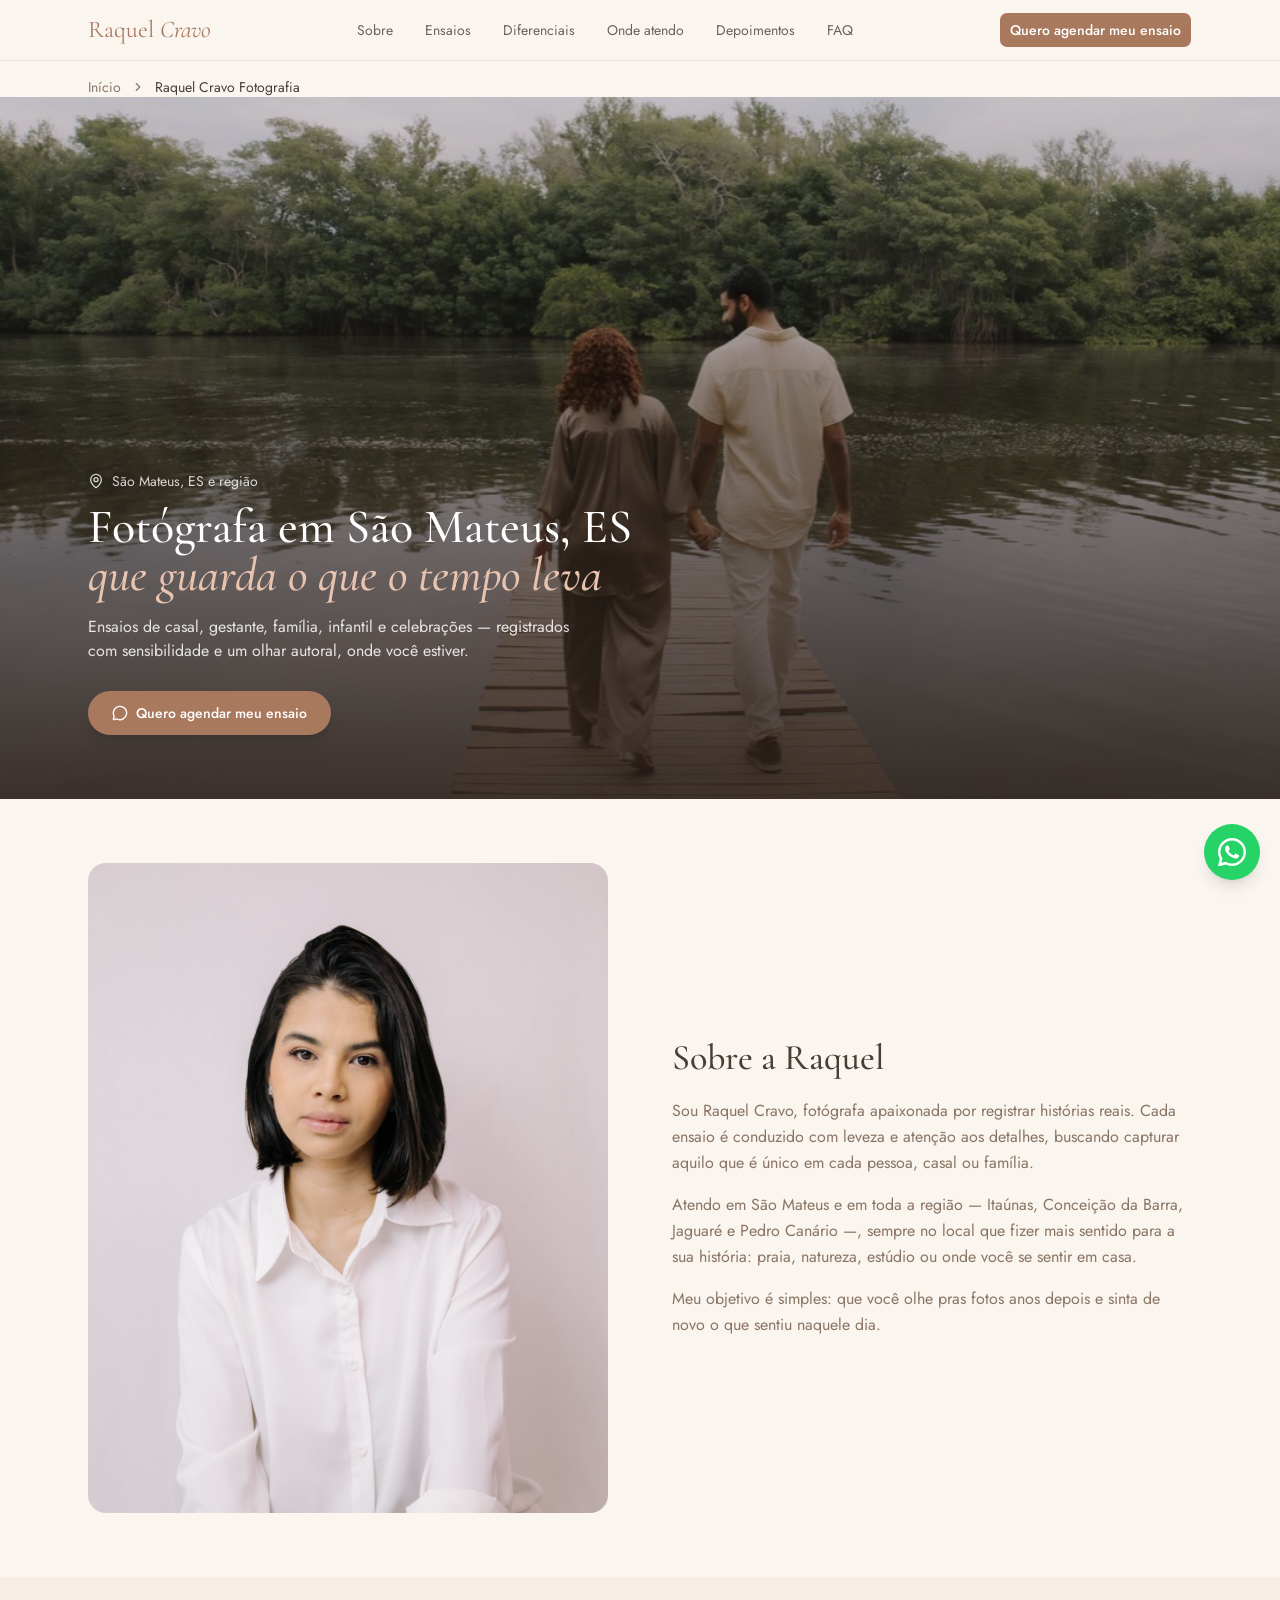
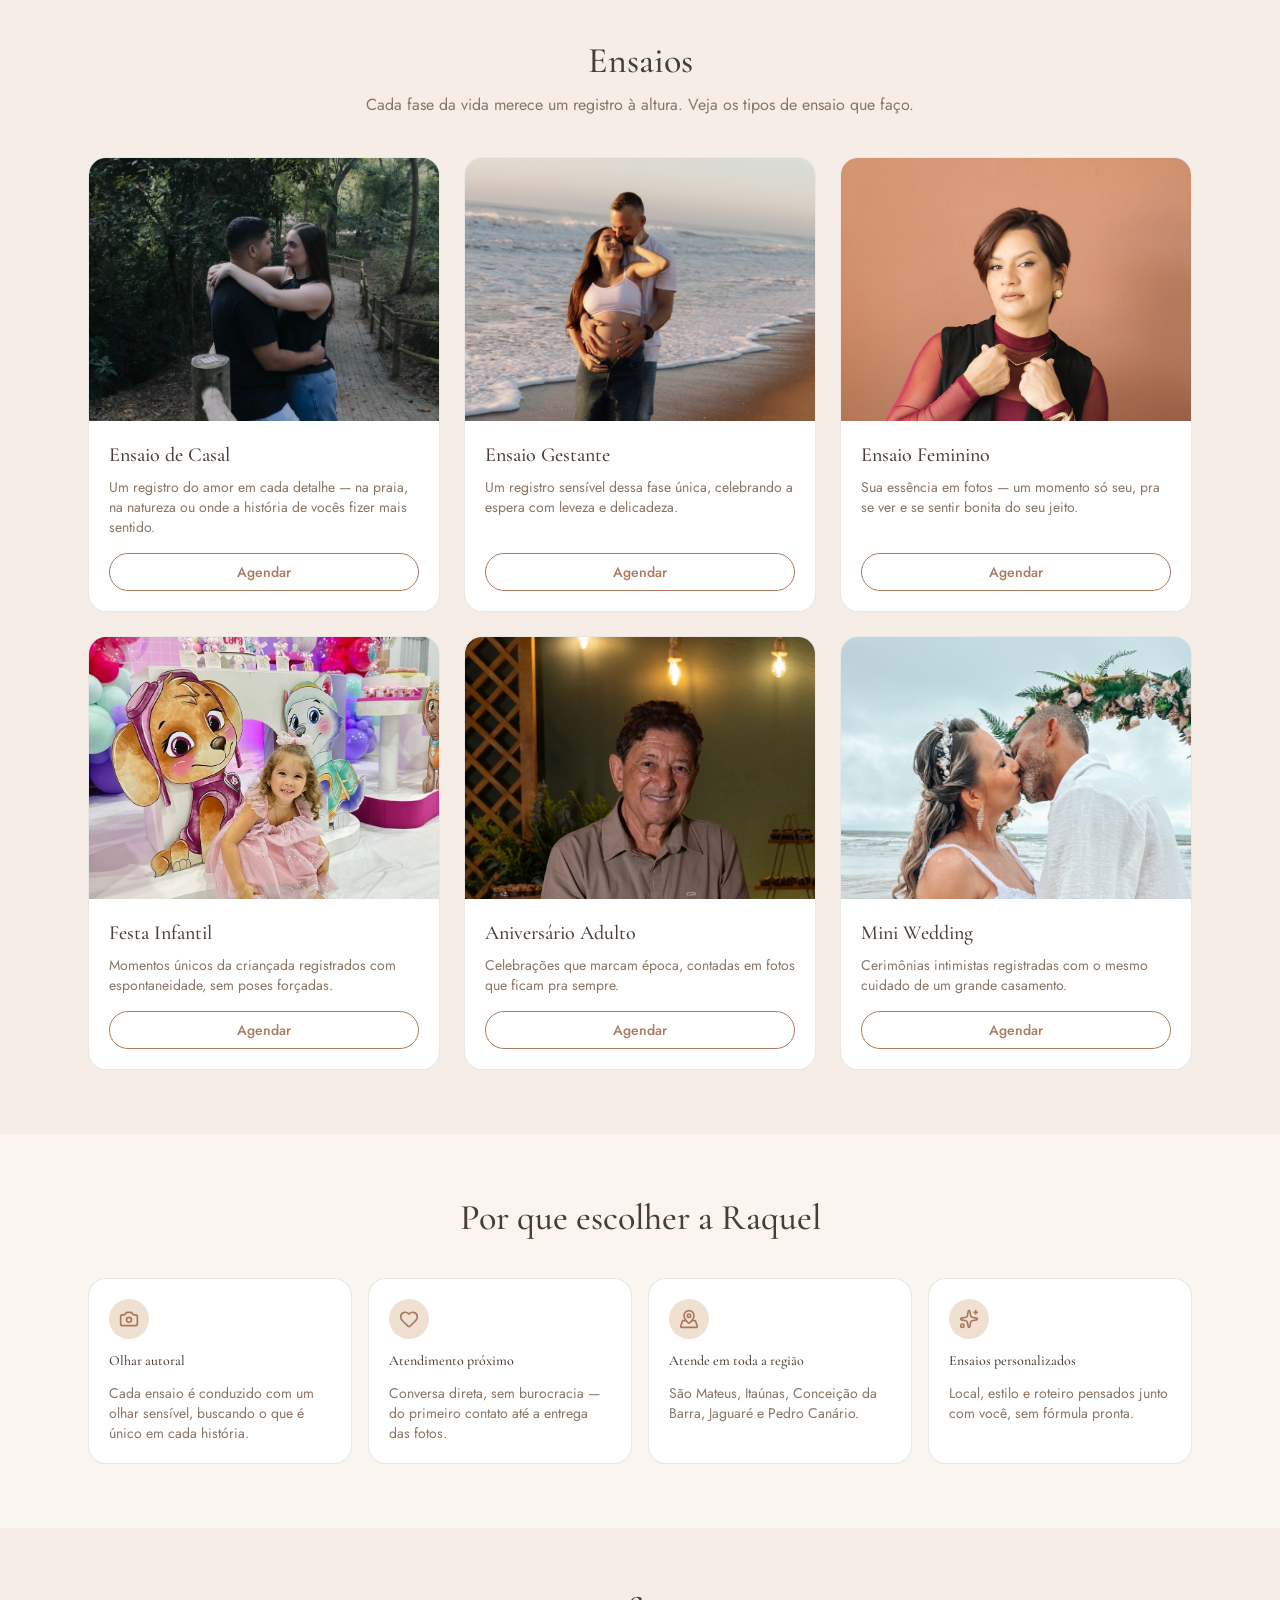
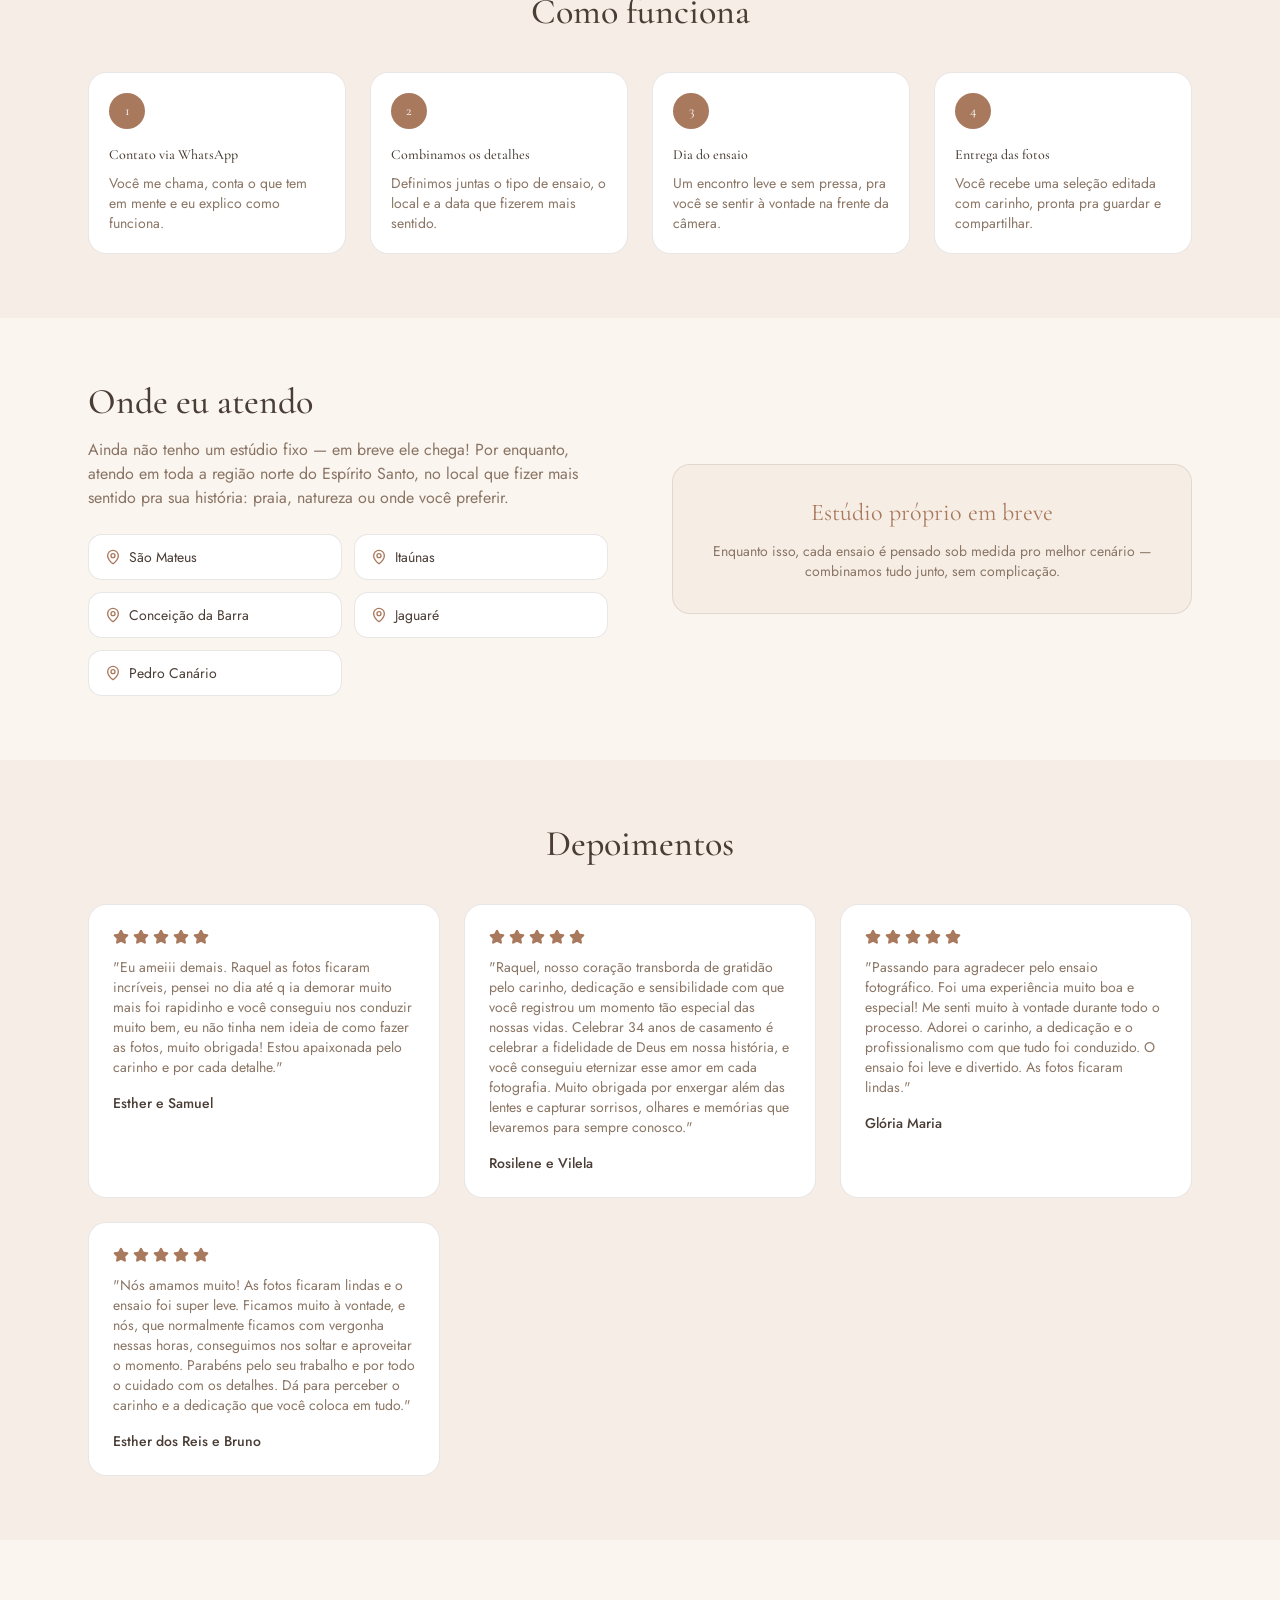
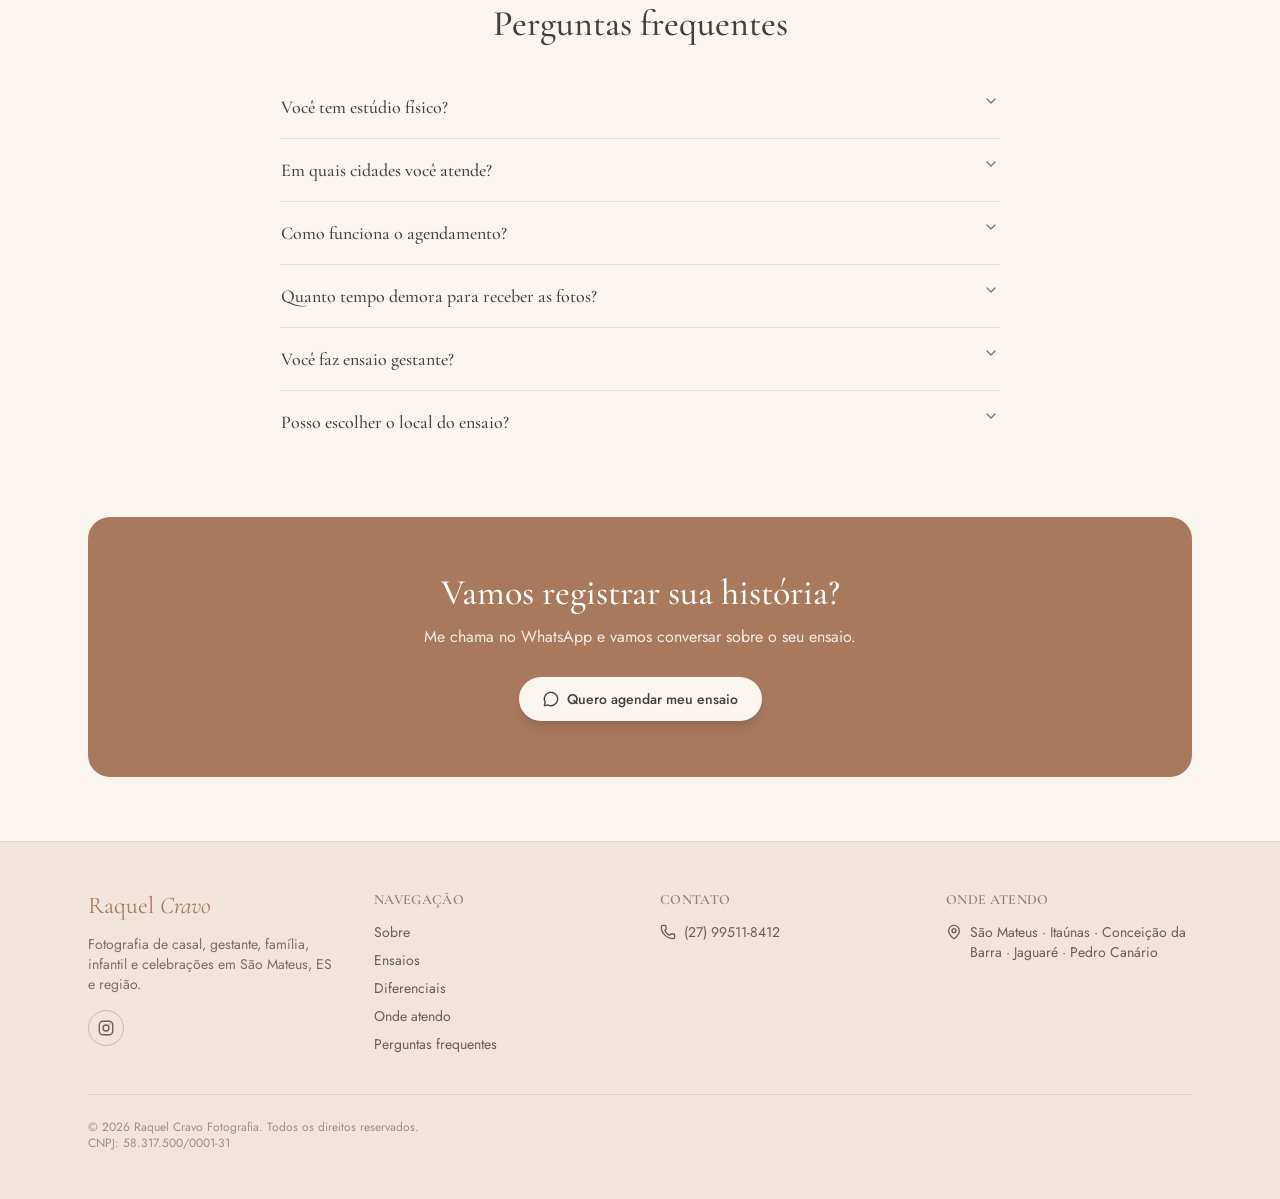
==== commit 2a86218e: "Add files via upload" ====
--- a/index.html
+++ b/index.html
@@ -50,7 +50,7 @@
       <meta name="twitter:image" content="https://raquelcravofotografia.com.br/og-raquel-cravo.jpg">
 
       <!-- Schema: Person (GLOBAL) -->
-      <script async="" src="https://scripts.clarity.ms/0.8.67/clarity.js"></script><script src="https://connect.facebook.net/signals/config/4619072328378345?v=2.9.358&amp;r=stable&amp;domain=localhost&amp;hme=1179b74563cacb97c6ebae600e40937237ab12824fb84996eee07eca65cabbd4&amp;ex_m=107%2C208%2C158%2C22%2C73%2C74%2C149%2C69%2C68%2C11%2C167%2C93%2C16%2C141%2C130%2C39%2C76%2C81%2C137%2C163%2C169%2C26%2C27%2C28%2C30%2C48%2C150%2C78%2C115%2C18%2C20%2C44%2C40%2C42%2C41%2C86%2C95%2C99%2C113%2C148%2C151%2C46%2C114%2C24%2C21%2C122%2C70%2C36%2C153%2C152%2C154%2C145%2C143%2C25%2C35%2C59%2C112%2C165%2C71%2C17%2C156%2C117%2C84%2C67%2C19%2C88%2C89%2C119%2C87%2C139%2C138%2C142%2C164%2C34%2C49%2C116%2C47%2C8%2C4%2C5%2C7%2C6%2C3%2C94%2C104%2C170%2C175%2C222%2C75%2C235%2C234%2C233%2C23%2C33%2C55%2C106%2C61%2C10%2C64%2C100%2C101%2C102%2C108%2C133%2C31%2C29%2C135%2C136%2C132%2C131%2C159%2C77%2C162%2C160%2C161%2C50%2C60%2C126%2C15%2C166%2C45%2C280%2C281%2C279%2C294%2C310%2C215%2C204%2C62%2C205%2C203%2C313%2C304%2C52%2C216%2C110%2C134%2C83%2C124%2C54%2C123%2C129%2C128%2C58%2C65%2C63%2C155%2C79%2C80%2C118%2C37%2C32%2C53%2C56%2C103%2C168%2C1%2C127%2C14%2C125%2C12%2C2%2C57%2C96%2C66%2C121%2C92%2C91%2C171%2C172%2C97%2C98%2C9%2C105%2C51%2C146%2C90%2C82%2C72%2C120%2C109%2C43%2C147%2C0%2C85%2C140%2C144%2C157%2C38%2C111%2C13%2C173" async=""></script><script async="" src="https://connect.facebook.net/en_US/fbevents.js"></script><script async="" src="https://www.clarity.ms/tag/xpft2k4udn"></script><script type="application/ld+json">
+      <script async="" src="https://scripts.clarity.ms/0.8.67/clarity.js"></script><script src="https://connect.facebook.net/signals/config/4619072328378345?v=2.9.359&amp;r=stable&amp;domain=localhost&amp;hme=db7c4844507b728f524bbfb5449eda841f7f67300bf2850aee64b78febf25c48&amp;ex_m=107%2C208%2C158%2C22%2C73%2C74%2C149%2C69%2C68%2C11%2C167%2C93%2C16%2C141%2C130%2C39%2C76%2C81%2C137%2C163%2C169%2C26%2C27%2C28%2C30%2C48%2C150%2C78%2C115%2C18%2C20%2C44%2C40%2C42%2C41%2C86%2C95%2C99%2C113%2C148%2C151%2C46%2C114%2C24%2C21%2C122%2C70%2C36%2C153%2C152%2C154%2C145%2C143%2C25%2C35%2C59%2C112%2C165%2C71%2C17%2C156%2C117%2C84%2C67%2C19%2C88%2C89%2C119%2C87%2C139%2C138%2C142%2C164%2C34%2C49%2C116%2C47%2C8%2C4%2C5%2C7%2C6%2C3%2C94%2C104%2C170%2C175%2C222%2C75%2C235%2C234%2C233%2C23%2C33%2C55%2C106%2C61%2C10%2C64%2C100%2C101%2C102%2C108%2C133%2C31%2C29%2C135%2C136%2C132%2C131%2C159%2C77%2C162%2C160%2C161%2C50%2C60%2C126%2C15%2C166%2C45%2C281%2C282%2C280%2C295%2C311%2C215%2C204%2C62%2C205%2C203%2C314%2C305%2C52%2C216%2C110%2C134%2C83%2C124%2C54%2C123%2C129%2C128%2C58%2C65%2C63%2C155%2C79%2C80%2C118%2C37%2C32%2C53%2C56%2C103%2C168%2C1%2C127%2C14%2C125%2C12%2C2%2C57%2C96%2C66%2C121%2C92%2C91%2C171%2C172%2C97%2C98%2C9%2C105%2C51%2C146%2C90%2C82%2C72%2C120%2C109%2C43%2C147%2C0%2C85%2C140%2C144%2C157%2C38%2C111%2C13%2C173" async=""></script><script async="" src="https://connect.facebook.net/en_US/fbevents.js"></script><script async="" src="https://www.clarity.ms/tag/xpft2k4udn"></script><script type="application/ld+json">
       {
         "@context": "https://schema.org",
         "@type": "Person",
@@ -99,16 +99,16 @@
       fbq('init', '4619072328378345');
       fbq('track', 'PageView');
       </script>
-      <script type="module" crossorigin="" src="/assets/index-L6ZKs144.js"></script>
+      <script type="module" crossorigin="" src="/assets/index-u4B21KXn.js"></script>
       <link rel="stylesheet" crossorigin="" href="/assets/index-BIpISqTm.css">
-    <script type="application/ld+json">{"@context":"https://schema.org","@type":"FAQPage","mainEntity":[{"@type":"Question","name":"Você tem estúdio físico?","acceptedAnswer":{"@type":"Answer","text":"Não tenho um estúdio próprio fixo, mas isso não limita o ensaio: quando o projeto pede um ambiente fechado, alugo um estúdio parceiro para garantir toda a estrutura necessária. Também faço ensaios em locais externos, como praia e natureza, sempre no cenário que combinar melhor com a sua história."}},{"@type":"Question","name":"Em quais cidades você atende?","acceptedAnswer":{"@type":"Answer","text":"Atendo em São Mateus, Itaúnas, Conceição da Barra, Jaguaré, Pedro Canário e região. Se você é de outra cidade próxima, é só chamar no WhatsApp que a gente vê a melhor forma de atender."}},{"@type":"Question","name":"Como funciona o agendamento?","acceptedAnswer":{"@type":"Answer","text":"Tudo começa por uma conversa no WhatsApp: conto como funciona, tiramos as dúvidas sobre local, estilo e pacote, e já reservamos a data do seu ensaio."}},{"@type":"Question","name":"Quanto tempo demora para receber as fotos?","acceptedAnswer":{"@type":"Answer","text":"O prazo pode variar conforme o tipo de ensaio, mas a entrega da seleção editada acontece em até 15 dias úteis, no máximo."}},{"@type":"Question","name":"Você faz ensaio gestante?","acceptedAnswer":{"@type":"Answer","text":"Sim! O ensaio gestante é um dos meus favoritos — um registro sensível e delicado dessa fase única."}},{"@type":"Question","name":"Posso escolher o local do ensaio?","acceptedAnswer":{"@type":"Answer","text":"Pode sim. Trabalho junto com você pra escolher o cenário que mais combina com a proposta do ensaio, seja praia, natureza ou outro lugar especial pra sua história."}}]}</script><script type="application/ld+json">{"@context":"https://schema.org","@type":"BreadcrumbList","itemListElement":[{"@type":"ListItem","position":1,"name":"Início","item":"https://raquelcravofotografia.com.br/"},{"@type":"ListItem","position":2,"name":"Raquel Cravo Fotografia","item":"https://raquelcravofotografia.com.br/"}]}</script><script type="application/ld+json">{"@context":"https://schema.org","@type":"WebPage","name":"Raquel Cravo Fotografia | São Mateus, ES","url":"https://raquelcravofotografia.com.br/","description":"Fotografia de casal, gestante, família, infantil e celebrações em São Mateus, ES e região. Ensaios personalizados, com atendimento em Itaúnas, Conceição da Barra, Jaguaré e Pedro Canário.","inLanguage":"pt-BR","isPartOf":{"@id":"https://raquelcravofotografia.com.br/#identity"}}</script><script type="application/ld+json">{"@context":"https://schema.org","@type":"LocalBusiness","name":"Raquel Cravo Fotografia","url":"https://raquelcravofotografia.com.br","image":"https://raquelcravofotografia.com.br/og-raquel-cravo.jpg","description":"Fotografia de casal, gestante, família, infantil e celebrações em São Mateus, ES e região. Ensaios personalizados, com atendimento em Itaúnas, Conceição da Barra, Jaguaré e Pedro Canário.","priceRange":"$$","areaServed":[{"@type":"City","name":"São Mateus, ES"},{"@type":"City","name":"Itaúnas, ES"},{"@type":"City","name":"Conceição da Barra, ES"},{"@type":"City","name":"Jaguaré, ES"},{"@type":"City","name":"Pedro Canário, ES"}],"makesOffer":[{"@type":"Offer","itemOffered":{"@type":"Service","name":"Ensaio de Casal","description":"Um registro do amor em cada detalhe — na praia, na natureza ou onde a história de vocês fizer mais sentido."}},{"@type":"Offer","itemOffered":{"@type":"Service","name":"Ensaio Gestante","description":"Um registro sensível dessa fase única, celebrando a espera com leveza e delicadeza."}},{"@type":"Offer","itemOffered":{"@type":"Service","name":"Ensaio Feminino","description":"Sua essência em fotos — um momento só seu, pra se ver e se sentir bonita do seu jeito."}},{"@type":"Offer","itemOffered":{"@type":"Service","name":"Festa Infantil","description":"Momentos únicos da criançada registrados com espontaneidade, sem poses forçadas."}},{"@type":"Offer","itemOffered":{"@type":"Service","name":"Aniversário Adulto","description":"Celebrações que marcam época, contadas em fotos que ficam pra sempre."}},{"@type":"Offer","itemOffered":{"@type":"Service","name":"Mini Wedding","description":"Cerimônias intimistas registradas com o mesmo cuidado de um grande casamento."}}],"aggregateRating":{"@type":"AggregateRating","ratingValue":"5.0","reviewCount":"4","bestRating":"5","worstRating":"1"},"review":[{"@type":"Review","author":{"@type":"Person","name":"Esther e Samuel"},"reviewRating":{"@type":"Rating","ratingValue":5,"bestRating":"5"},"reviewBody":"Eu ameiii demais. Raquel as fotos ficaram incríveis, pensei no dia até q ia demorar muito mais foi rapidinho e você conseguiu nos conduzir muito bem, eu não tinha nem ideia de como fazer as fotos, muito obrigada! Estou apaixonada pelo carinho e por cada detalhe."},{"@type":"Review","author":{"@type":"Person","name":"Rosilene e Vilela"},"reviewRating":{"@type":"Rating","ratingValue":5,"bestRating":"5"},"reviewBody":"Raquel, nosso coração transborda de gratidão pelo carinho, dedicação e sensibilidade com que você registrou um momento tão especial das nossas vidas. Celebrar 34 anos de casamento é celebrar a fidelidade de Deus em nossa história, e você conseguiu eternizar esse amor em cada fotografia. Muito obrigada por enxergar além das lentes e capturar sorrisos, olhares e memórias que levaremos para sempre conosco."},{"@type":"Review","author":{"@type":"Person","name":"Glória Maria"},"reviewRating":{"@type":"Rating","ratingValue":5,"bestRating":"5"},"reviewBody":"Passando para agradecer pelo ensaio fotográfico. Foi uma experiência muito boa e especial! Me senti muito à vontade durante todo o processo. Adorei o carinho, a dedicação e o profissionalismo com que tudo foi conduzido. O ensaio foi leve e divertido. As fotos ficaram lindas."},{"@type":"Review","author":{"@type":"Person","name":"Esther dos Reis e Bruno"},"reviewRating":{"@type":"Rating","ratingValue":5,"bestRating":"5"},"reviewBody":"Nós amamos muito! As fotos ficaram lindas e o ensaio foi super leve. Ficamos muito à vontade, e nós, que normalmente ficamos com vergonha nessas horas, conseguimos nos soltar e aproveitar o momento. Parabéns pelo seu trabalho e por todo o cuidado com os detalhes. Dá para perceber o carinho e a dedicação que você coloca em tudo."}]}</script><script type="application/ld+json">{"@context":"https://schema.org","@type":"HowTo","name":"Como agendar um ensaio com Raquel Cravo Fotografia","step":[{"@type":"HowToStep","position":1,"name":"Contato via WhatsApp","text":"Você me chama, conta o que tem em mente e eu explico como funciona."},{"@type":"HowToStep","position":2,"name":"Combinamos os detalhes","text":"Definimos juntas o tipo de ensaio, o local e a data que fizerem mais sentido."},{"@type":"HowToStep","position":3,"name":"Dia do ensaio","text":"Um encontro leve e sem pressa, pra você se sentir à vontade na frente da câmera."},{"@type":"HowToStep","position":4,"name":"Entrega das fotos","text":"Você recebe uma seleção editada com carinho, pronta pra guardar e compartilhar."}]}</script></head>
+    <script type="application/ld+json">{"@context":"https://schema.org","@type":"FAQPage","mainEntity":[{"@type":"Question","name":"Você tem estúdio físico?","acceptedAnswer":{"@type":"Answer","text":"Não tenho um estúdio próprio fixo, mas isso não limita o ensaio: quando o projeto pede um ambiente fechado, alugo um estúdio parceiro para garantir toda a estrutura necessária. Também faço ensaios em locais externos, como praia e natureza, sempre no cenário que combinar melhor com a sua história."}},{"@type":"Question","name":"Em quais cidades você atende?","acceptedAnswer":{"@type":"Answer","text":"Atendo em São Mateus, Itaúnas, Conceição da Barra, Jaguaré, Pedro Canário e região. Se você é de outra cidade próxima, é só chamar no WhatsApp que a gente vê a melhor forma de atender."}},{"@type":"Question","name":"Como funciona o agendamento?","acceptedAnswer":{"@type":"Answer","text":"Tudo começa por uma conversa no WhatsApp: conto como funciona, tiramos as dúvidas sobre local, estilo e pacote, e já reservamos a data do seu ensaio."}},{"@type":"Question","name":"Quanto tempo demora para receber as fotos?","acceptedAnswer":{"@type":"Answer","text":"O prazo pode variar conforme o tipo de ensaio, mas a entrega da seleção editada acontece em até 15 dias úteis, no máximo."}},{"@type":"Question","name":"Você faz ensaio gestante?","acceptedAnswer":{"@type":"Answer","text":"Sim! O ensaio gestante é um dos meus favoritos — um registro sensível e delicado dessa fase única."}},{"@type":"Question","name":"Posso escolher o local do ensaio?","acceptedAnswer":{"@type":"Answer","text":"Pode sim. Trabalho junto com você pra escolher o cenário que mais combina com a proposta do ensaio, seja praia, natureza ou outro lugar especial pra sua história."}}]}</script><script type="application/ld+json">{"@context":"https://schema.org","@type":"BreadcrumbList","itemListElement":[{"@type":"ListItem","position":1,"name":"Início","item":"https://raquelcravofotografia.com.br/"},{"@type":"ListItem","position":2,"name":"Raquel Cravo Fotografia","item":"https://raquelcravofotografia.com.br/"}]}</script><script type="application/ld+json">{"@context":"https://schema.org","@type":"WebPage","name":"Raquel Cravo Fotografia | São Mateus, ES","url":"https://raquelcravofotografia.com.br/","description":"Fotografia de casal, gestante, família, infantil e celebrações em São Mateus, ES e região. Ensaios personalizados, com atendimento em Itaúnas, Conceição da Barra, Jaguaré e Pedro Canário.","inLanguage":"pt-BR","isPartOf":{"@id":"https://raquelcravofotografia.com.br/#identity"}}</script><script type="application/ld+json">{"@context":"https://schema.org","@type":"LocalBusiness","name":"Raquel Cravo Fotografia","url":"https://raquelcravofotografia.com.br","image":"https://raquelcravofotografia.com.br/og-raquel-cravo.jpg","description":"Fotografia de casal, gestante, família, infantil e celebrações em São Mateus, ES e região. Ensaios personalizados, com atendimento em Itaúnas, Conceição da Barra, Jaguaré e Pedro Canário.","taxID":"58.317.500/0001-31","priceRange":"$$","areaServed":[{"@type":"City","name":"São Mateus, ES"},{"@type":"City","name":"Itaúnas, ES"},{"@type":"City","name":"Conceição da Barra, ES"},{"@type":"City","name":"Jaguaré, ES"},{"@type":"City","name":"Pedro Canário, ES"}],"makesOffer":[{"@type":"Offer","itemOffered":{"@type":"Service","name":"Ensaio de Casal","description":"Um registro do amor em cada detalhe — na praia, na natureza ou onde a história de vocês fizer mais sentido."}},{"@type":"Offer","itemOffered":{"@type":"Service","name":"Ensaio Gestante","description":"Um registro sensível dessa fase única, celebrando a espera com leveza e delicadeza."}},{"@type":"Offer","itemOffered":{"@type":"Service","name":"Ensaio Feminino","description":"Sua essência em fotos — um momento só seu, pra se ver e se sentir bonita do seu jeito."}},{"@type":"Offer","itemOffered":{"@type":"Service","name":"Festa Infantil","description":"Momentos únicos da criançada registrados com espontaneidade, sem poses forçadas."}},{"@type":"Offer","itemOffered":{"@type":"Service","name":"Aniversário Adulto","description":"Celebrações que marcam época, contadas em fotos que ficam pra sempre."}},{"@type":"Offer","itemOffered":{"@type":"Service","name":"Mini Wedding","description":"Cerimônias intimistas registradas com o mesmo cuidado de um grande casamento."}}],"aggregateRating":{"@type":"AggregateRating","ratingValue":"5.0","reviewCount":"4","bestRating":"5","worstRating":"1"},"review":[{"@type":"Review","author":{"@type":"Person","name":"Esther e Samuel"},"reviewRating":{"@type":"Rating","ratingValue":5,"bestRating":"5"},"reviewBody":"Eu ameiii demais. Raquel as fotos ficaram incríveis, pensei no dia até q ia demorar muito mais foi rapidinho e você conseguiu nos conduzir muito bem, eu não tinha nem ideia de como fazer as fotos, muito obrigada! Estou apaixonada pelo carinho e por cada detalhe."},{"@type":"Review","author":{"@type":"Person","name":"Rosilene e Vilela"},"reviewRating":{"@type":"Rating","ratingValue":5,"bestRating":"5"},"reviewBody":"Raquel, nosso coração transborda de gratidão pelo carinho, dedicação e sensibilidade com que você registrou um momento tão especial das nossas vidas. Celebrar 34 anos de casamento é celebrar a fidelidade de Deus em nossa história, e você conseguiu eternizar esse amor em cada fotografia. Muito obrigada por enxergar além das lentes e capturar sorrisos, olhares e memórias que levaremos para sempre conosco."},{"@type":"Review","author":{"@type":"Person","name":"Glória Maria"},"reviewRating":{"@type":"Rating","ratingValue":5,"bestRating":"5"},"reviewBody":"Passando para agradecer pelo ensaio fotográfico. Foi uma experiência muito boa e especial! Me senti muito à vontade durante todo o processo. Adorei o carinho, a dedicação e o profissionalismo com que tudo foi conduzido. O ensaio foi leve e divertido. As fotos ficaram lindas."},{"@type":"Review","author":{"@type":"Person","name":"Esther dos Reis e Bruno"},"reviewRating":{"@type":"Rating","ratingValue":5,"bestRating":"5"},"reviewBody":"Nós amamos muito! As fotos ficaram lindas e o ensaio foi super leve. Ficamos muito à vontade, e nós, que normalmente ficamos com vergonha nessas horas, conseguimos nos soltar e aproveitar o momento. Parabéns pelo seu trabalho e por todo o cuidado com os detalhes. Dá para perceber o carinho e a dedicação que você coloca em tudo."}]}</script><script type="application/ld+json">{"@context":"https://schema.org","@type":"HowTo","name":"Como agendar um ensaio com Raquel Cravo Fotografia","step":[{"@type":"HowToStep","position":1,"name":"Contato via WhatsApp","text":"Você me chama, conta o que tem em mente e eu explico como funciona."},{"@type":"HowToStep","position":2,"name":"Combinamos os detalhes","text":"Definimos juntas o tipo de ensaio, o local e a data que fizerem mais sentido."},{"@type":"HowToStep","position":3,"name":"Dia do ensaio","text":"Um encontro leve e sem pressa, pra você se sentir à vontade na frente da câmera."},{"@type":"HowToStep","position":4,"name":"Entrega das fotos","text":"Você recebe uma seleção editada com carinho, pronta pra guardar e compartilhar."}]}</script></head>
 
     <body>
       <noscript><img height="1" width="1" style="display:none"
       src="https://www.facebook.com/tr?id=4619072328378345&ev=PageView&noscript=1"
       /></noscript>
 
-      <div id="root"><div class="flex min-h-screen flex-col"><header class="sticky top-0 z-40 border-b border-border/70 bg-background/90 backdrop-blur"><div class="mx-auto flex max-w-6xl items-center justify-between px-4 py-3 sm:px-6"><a href="/" class="font-heading text-2xl text-primary">Raquel <em class="italic">Cravo</em></a><nav aria-label="Navegação principal" class="hidden gap-8 md:flex"><a href="#sobre" class="text-sm text-foreground/80 hover:text-primary">Sobre</a><a href="#ensaios" class="text-sm text-foreground/80 hover:text-primary">Ensaios</a><a href="#diferenciais" class="text-sm text-foreground/80 hover:text-primary">Diferenciais</a><a href="#regiao" class="text-sm text-foreground/80 hover:text-primary">Onde atendo</a><a href="#depoimentos" class="text-sm text-foreground/80 hover:text-primary">Depoimentos</a><a href="#faq" class="text-sm text-foreground/80 hover:text-primary">FAQ</a></nav><div class="hidden md:block"><a href="https://wa.me/5527995118412?text=%5BSite%5D%20Ol%C3%A1%2C%20Raquel!%20Vi%20seu%20site%20e%20quero%20saber%20mais%20sobre%20os%20ensaios" target="_blank" rel="noopener noreferrer" data-slot="button" data-variant="default" data-size="default" class="group/button inline-flex shrink-0 items-center justify-center rounded-md border border-transparent bg-clip-padding text-sm font-medium whitespace-nowrap transition-all outline-none select-none focus-visible:border-ring focus-visible:ring-3 focus-visible:ring-ring/50 active:not-aria-[haspopup]:translate-y-px disabled:pointer-events-none disabled:opacity-50 aria-invalid:border-destructive aria-invalid:ring-3 aria-invalid:ring-destructive/20 dark:aria-invalid:border-destructive/50 dark:aria-invalid:ring-destructive/40 [&amp;_svg]:pointer-events-none [&amp;_svg]:shrink-0 [&amp;_svg:not([class*='size-'])]:size-4 bg-primary text-primary-foreground hover:bg-primary/80 h-9 gap-1.5 px-2.5 in-data-[slot=button-group]:rounded-md has-data-[icon=inline-end]:pr-2 has-data-[icon=inline-start]:pl-2">Quero agendar meu ensaio</a></div><button class="flex size-9 items-center justify-center rounded-full border border-border md:hidden" aria-label="Abrir menu" type="button" aria-haspopup="dialog" aria-expanded="false" data-state="closed" data-slot="sheet-trigger"><svg xmlns="http://www.w3.org/2000/svg" width="24" height="24" viewBox="0 0 24 24" fill="none" stroke="currentColor" stroke-width="2" stroke-linecap="round" stroke-linejoin="round" class="lucide lucide-menu size-5" aria-hidden="true"><path d="M4 5h16"></path><path d="M4 12h16"></path><path d="M4 19h16"></path></svg></button></div></header><main class="flex-1"><div class="mx-auto max-w-6xl px-4 pt-4 sm:px-6"><nav aria-label="breadcrumb" data-slot="breadcrumb" class=""><ol data-slot="breadcrumb-list" class="flex flex-wrap items-center gap-1.5 text-sm wrap-break-word text-muted-foreground sm:gap-2.5"><li data-slot="breadcrumb-item" class="inline-flex items-center gap-1.5"><a data-slot="breadcrumb-link" class="transition-colors hover:text-foreground" href="/">Início</a></li><li data-slot="breadcrumb-separator" role="presentation" aria-hidden="true" class="[&amp;&gt;svg]:size-3.5"><svg xmlns="http://www.w3.org/2000/svg" width="24" height="24" viewBox="0 0 24 24" fill="none" stroke="currentColor" stroke-width="2" stroke-linecap="round" stroke-linejoin="round" class="lucide lucide-chevron-right" aria-hidden="true"><path d="m9 18 6-6-6-6"></path></svg></li><li data-slot="breadcrumb-item" class="inline-flex items-center gap-1.5"><span data-slot="breadcrumb-page" role="link" aria-disabled="true" aria-current="page" class="font-normal text-foreground">Raquel Cravo Fotografia</span></li></ol></nav></div><section class="relative overflow-hidden"><div class="absolute inset-0"><img alt="Casal andando de mãos dadas em um deck sobre um rio, ensaio fotográfico" class="h-full w-full object-cover object-[50%_62%]" src="/assets/hero-raquel-BWUmxiio.jpg"><div class="absolute inset-0 bg-gradient-to-t from-[#2A1F19]/85 via-[#2A1F19]/40 to-[#2A1F19]/10"></div></div><div class="relative mx-auto flex min-h-[78vh] max-w-6xl flex-col justify-end px-4 pb-16 pt-32 sm:px-6"><div class="mb-3 flex items-center gap-2 text-sm text-white/80"><svg xmlns="http://www.w3.org/2000/svg" width="24" height="24" viewBox="0 0 24 24" fill="none" stroke="currentColor" stroke-width="2" stroke-linecap="round" stroke-linejoin="round" class="lucide lucide-map-pin size-4" aria-hidden="true"><path d="M20 10c0 4.993-5.539 10.193-7.399 11.799a1 1 0 0 1-1.202 0C9.539 20.193 4 14.993 4 10a8 8 0 0 1 16 0"></path><circle cx="12" cy="10" r="3"></circle></svg>São Mateus, ES e região</div><h1 class="max-w-xl font-heading text-4xl text-white sm:text-5xl">Fotógrafa em São Mateus, ES <span class="italic text-[#E8C4B0]">que guarda o que o tempo leva</span></h1><p class="mt-4 max-w-lg text-base text-white/85">Ensaios de casal, gestante, família, infantil e celebrações — registrados com sensibilidade e um olhar autoral, onde você estiver.</p><div class="mt-7"><a href="https://wa.me/5527995118412?text=%5BSite%5D%20Ol%C3%A1%2C%20Raquel!%20Vi%20seu%20site%20e%20quero%20saber%20mais%20sobre%20os%20ensaios" target="_blank" rel="noopener noreferrer" class="inline-flex items-center gap-2 rounded-full bg-primary px-6 py-3 text-sm font-medium text-primary-foreground shadow-lg transition hover:brightness-110"><svg xmlns="http://www.w3.org/2000/svg" width="24" height="24" viewBox="0 0 24 24" fill="none" stroke="currentColor" stroke-width="2" stroke-linecap="round" stroke-linejoin="round" class="lucide lucide-message-circle size-4" aria-hidden="true"><path d="M2.992 16.342a2 2 0 0 1 .094 1.167l-1.065 3.29a1 1 0 0 0 1.236 1.168l3.413-.998a2 2 0 0 1 1.099.092 10 10 0 1 0-4.777-4.719"></path></svg>Quero agendar meu ensaio</a></div></div></section><section id="sobre" class="mx-auto max-w-6xl px-4 py-16 sm:px-6"><div class="grid gap-10 md:grid-cols-2 md:gap-16 md:items-center"><div class="aspect-[4/5] overflow-hidden rounded-2xl"><img alt="Raquel Cravo, fotógrafa" loading="lazy" class="h-full w-full object-cover object-[50%_18%]" src="/assets/raquel-perfil-DhcanvTv.jpg"></div><div><h2 class="text-3xl font-medium sm:text-4xl">Sobre a Raquel</h2><div class="mt-5 space-y-4 text-base leading-relaxed text-muted-foreground"><p>Sou Raquel Cravo, fotógrafa apaixonada por registrar histórias reais. Cada ensaio é conduzido com leveza e atenção aos detalhes, buscando capturar aquilo que é único em cada pessoa, casal ou família.</p><p>Atendo em São Mateus e em toda a região — Itaúnas, Conceição da Barra, Jaguaré e Pedro Canário —, sempre no local que fizer mais sentido para a sua história: praia, natureza, estúdio ou onde você se sentir em casa.</p><p>Meu objetivo é simples: que você olhe pras fotos anos depois e sinta de novo o que sentiu naquele dia.</p></div></div></div></section><section id="ensaios" class="bg-secondary/40 py-16"><div class="mx-auto max-w-6xl px-4 sm:px-6"><div class="mx-auto max-w-2xl text-center"><h2 class="text-3xl font-medium sm:text-4xl">Ensaios</h2><p class="mt-3 text-muted-foreground">Cada fase da vida merece um registro à altura. Veja os tipos de ensaio que faço.</p></div><div class="mt-10 grid gap-6 sm:grid-cols-2 lg:grid-cols-3"><article class="flex flex-col overflow-hidden rounded-2xl border border-border bg-card"><div class="aspect-[4/3] w-full overflow-hidden "><img alt="Ensaio de Casal" loading="lazy" class="h-full w-full object-cover " src="/assets/servico-casal-BNN5FXts.jpg"></div><div class="flex flex-1 flex-col p-5"><h3 class="font-heading text-xl">Ensaio de Casal</h3><p class="mt-2 flex-1 text-sm text-muted-foreground">Um registro do amor em cada detalhe — na praia, na natureza ou onde a história de vocês fizer mais sentido.</p><a href="https://wa.me/5527995118412?text=%5BSite%5D%20Ol%C3%A1%2C%20Raquel!%20Vi%20seu%20portf%C3%B3lio%20de%20ensaios%20de%20casal%20e%20me%20apaixonei%20pelo%20seu%20trabalho.%20Quero%20saber%20mais%20sobre%20os%20pacotes%20dispon%C3%ADveis" target="_blank" rel="noopener noreferrer" class="mt-4 inline-flex items-center justify-center rounded-full border border-primary px-4 py-2 text-sm font-medium text-primary transition hover:bg-primary hover:text-primary-foreground">Agendar</a></div></article><article class="flex flex-col overflow-hidden rounded-2xl border border-border bg-card"><div class="aspect-[4/3] w-full overflow-hidden "><img alt="Ensaio Gestante" loading="lazy" class="h-full w-full object-cover " src="/assets/servico-gestante-ZXS7gtoN.jpg"></div><div class="flex flex-1 flex-col p-5"><h3 class="font-heading text-xl">Ensaio Gestante</h3><p class="mt-2 flex-1 text-sm text-muted-foreground">Um registro sensível dessa fase única, celebrando a espera com leveza e delicadeza.</p><a href="https://wa.me/5527995118412?text=%5BSite%5D%20Ol%C3%A1%2C%20Raquel!%20Quero%20saber%20mais%20sobre%20o%20ensaio%20gestante" target="_blank" rel="noopener noreferrer" class="mt-4 inline-flex items-center justify-center rounded-full border border-primary px-4 py-2 text-sm font-medium text-primary transition hover:bg-primary hover:text-primary-foreground">Agendar</a></div></article><article class="flex flex-col overflow-hidden rounded-2xl border border-border bg-card"><div class="aspect-[4/3] w-full overflow-hidden "><img alt="Ensaio Feminino" loading="lazy" class="h-full w-full object-cover object-[50%_20%]" src="/assets/servico-feminino-BxmB9tKr.jpg"></div><div class="flex flex-1 flex-col p-5"><h3 class="font-heading text-xl">Ensaio Feminino</h3><p class="mt-2 flex-1 text-sm text-muted-foreground">Sua essência em fotos — um momento só seu, pra se ver e se sentir bonita do seu jeito.</p><a href="https://wa.me/5527995118412?text=%5BSite%5D%20Ol%C3%A1%2C%20Raquel!%20Vi%20seus%20ensaios%20femininos%20e%20adorei!%20Gostaria%20de%20saber%20mais%20sobre%20como%20agendar%20o%20meu" target="_blank" rel="noopener noreferrer" class="mt-4 inline-flex items-center justify-center rounded-full border border-primary px-4 py-2 text-sm font-medium text-primary transition hover:bg-primary hover:text-primary-foreground">Agendar</a></div></article><article class="flex flex-col overflow-hidden rounded-2xl border border-border bg-card"><div class="aspect-[4/3] w-full overflow-hidden "><img alt="Festa Infantil" loading="lazy" class="h-full w-full object-cover " src="/assets/servico-infantil-CyfcK8ZX.jpg"></div><div class="flex flex-1 flex-col p-5"><h3 class="font-heading text-xl">Festa Infantil</h3><p class="mt-2 flex-1 text-sm text-muted-foreground">Momentos únicos da criançada registrados com espontaneidade, sem poses forçadas.</p><a href="https://wa.me/5527995118412?text=%5BSite%5D%20Ol%C3%A1%2C%20Raquel!%20Vi%20seu%20trabalho%20com%20festas%20infantis%20e%20quero%20registrar%20esse%20momento%20especial.%20Como%20funciona%3F" target="_blank" rel="noopener noreferrer" class="mt-4 inline-flex items-center justify-center rounded-full border border-primary px-4 py-2 text-sm font-medium text-primary transition hover:bg-primary hover:text-primary-foreground">Agendar</a></div></article><article class="flex flex-col overflow-hidden rounded-2xl border border-border bg-card"><div class="aspect-[4/3] w-full overflow-hidden "><img alt="Aniversário Adulto" loading="lazy" class="h-full w-full object-cover object-[50%_15%]" src="/assets/servico-aniversario-B4zypI-2.jpg"></div><div class="flex flex-1 flex-col p-5"><h3 class="font-heading text-xl">Aniversário Adulto</h3><p class="mt-2 flex-1 text-sm text-muted-foreground">Celebrações que marcam época, contadas em fotos que ficam pra sempre.</p><a href="https://wa.me/5527995118412?text=%5BSite%5D%20Ol%C3%A1%2C%20Raquel!%20Vi%20seu%20trabalho%20em%20anivers%C3%A1rios%20e%20quero%20saber%20mais%20sobre%20a%20cobertura%20de%20uma%20celebra%C3%A7%C3%A3o%20especial" target="_blank" rel="noopener noreferrer" class="mt-4 inline-flex items-center justify-center rounded-full border border-primary px-4 py-2 text-sm font-medium text-primary transition hover:bg-primary hover:text-primary-foreground">Agendar</a></div></article><article class="flex flex-col overflow-hidden rounded-2xl border border-border bg-card"><div class="aspect-[4/3] w-full overflow-hidden "><img alt="Mini Wedding" loading="lazy" class="h-full w-full object-cover object-[50%_15%]" src="/assets/servico-bodas-COSovXK0.jpg"></div><div class="flex flex-1 flex-col p-5"><h3 class="font-heading text-xl">Mini Wedding</h3><p class="mt-2 flex-1 text-sm text-muted-foreground">Cerimônias intimistas registradas com o mesmo cuidado de um grande casamento.</p><a href="https://wa.me/5527995118412?text=%5BSite%5D%20Ol%C3%A1%2C%20Raquel!%20Vi%20seu%20trabalho%20com%20Mini%20Wedding%20e%20quero%20saber%20mais%20sobre%20celebra%C3%A7%C3%B5es%20intimistas" target="_blank" rel="noopener noreferrer" class="mt-4 inline-flex items-center justify-center rounded-full border border-primary px-4 py-2 text-sm font-medium text-primary transition hover:bg-primary hover:text-primary-foreground">Agendar</a></div></article></div></div></section><section id="diferenciais" class="mx-auto max-w-6xl px-4 py-16 sm:px-6"><div class="mx-auto max-w-2xl text-center"><h2 class="text-3xl font-medium sm:text-4xl">Por que escolher a Raquel</h2></div><div class="mt-10 grid gap-4 sm:grid-cols-2 lg:grid-cols-4"><article class="flex flex-col items-start gap-3 rounded-2xl border border-border bg-card p-5"><span class="flex size-10 items-center justify-center rounded-full bg-accent text-primary"><svg xmlns="http://www.w3.org/2000/svg" width="24" height="24" viewBox="0 0 24 24" fill="none" stroke="currentColor" stroke-width="2" stroke-linecap="round" stroke-linejoin="round" class="lucide lucide-camera size-5" aria-hidden="true"><path d="M13.997 4a2 2 0 0 1 1.76 1.05l.486.9A2 2 0 0 0 18.003 7H20a2 2 0 0 1 2 2v9a2 2 0 0 1-2 2H4a2 2 0 0 1-2-2V9a2 2 0 0 1 2-2h1.997a2 2 0 0 0 1.759-1.048l.489-.904A2 2 0 0 1 10.004 4z"></path><circle cx="12" cy="13" r="3"></circle></svg></span><h3 class="text-sm font-medium">Olhar autoral</h3><p class="text-sm text-muted-foreground">Cada ensaio é conduzido com um olhar sensível, buscando o que é único em cada história.</p></article><article class="flex flex-col items-start gap-3 rounded-2xl border border-border bg-card p-5"><span class="flex size-10 items-center justify-center rounded-full bg-accent text-primary"><svg xmlns="http://www.w3.org/2000/svg" width="24" height="24" viewBox="0 0 24 24" fill="none" stroke="currentColor" stroke-width="2" stroke-linecap="round" stroke-linejoin="round" class="lucide lucide-heart size-5" aria-hidden="true"><path d="M2 9.5a5.5 5.5 0 0 1 9.591-3.676.56.56 0 0 0 .818 0A5.49 5.49 0 0 1 22 9.5c0 2.29-1.5 4-3 5.5l-5.492 5.313a2 2 0 0 1-3 .019L5 15c-1.5-1.5-3-3.2-3-5.5"></path></svg></span><h3 class="text-sm font-medium">Atendimento próximo</h3><p class="text-sm text-muted-foreground">Conversa direta, sem burocracia — do primeiro contato até a entrega das fotos.</p></article><article class="flex flex-col items-start gap-3 rounded-2xl border border-border bg-card p-5"><span class="flex size-10 items-center justify-center rounded-full bg-accent text-primary"><svg xmlns="http://www.w3.org/2000/svg" width="24" height="24" viewBox="0 0 24 24" fill="none" stroke="currentColor" stroke-width="2" stroke-linecap="round" stroke-linejoin="round" class="lucide lucide-map-pinned size-5" aria-hidden="true"><path d="M18 8c0 3.613-3.869 7.429-5.393 8.795a1 1 0 0 1-1.214 0C9.87 15.429 6 11.613 6 8a6 6 0 0 1 12 0"></path><circle cx="12" cy="8" r="2"></circle><path d="M8.714 14h-3.71a1 1 0 0 0-.948.683l-2.004 6A1 1 0 0 0 3 22h18a1 1 0 0 0 .948-1.316l-2-6a1 1 0 0 0-.949-.684h-3.712"></path></svg></span><h3 class="text-sm font-medium">Atende em toda a região</h3><p class="text-sm text-muted-foreground">São Mateus, Itaúnas, Conceição da Barra, Jaguaré e Pedro Canário.</p></article><article class="flex flex-col items-start gap-3 rounded-2xl border border-border bg-card p-5"><span class="flex size-10 items-center justify-center rounded-full bg-accent text-primary"><svg xmlns="http://www.w3.org/2000/svg" width="24" height="24" viewBox="0 0 24 24" fill="none" stroke="currentColor" stroke-width="2" stroke-linecap="round" stroke-linejoin="round" class="lucide lucide-sparkles size-5" aria-hidden="true"><path d="M11.017 2.814a1 1 0 0 1 1.966 0l1.051 5.558a2 2 0 0 0 1.594 1.594l5.558 1.051a1 1 0 0 1 0 1.966l-5.558 1.051a2 2 0 0 0-1.594 1.594l-1.051 5.558a1 1 0 0 1-1.966 0l-1.051-5.558a2 2 0 0 0-1.594-1.594l-5.558-1.051a1 1 0 0 1 0-1.966l5.558-1.051a2 2 0 0 0 1.594-1.594z"></path><path d="M20 2v4"></path><path d="M22 4h-4"></path><circle cx="4" cy="20" r="2"></circle></svg></span><h3 class="text-sm font-medium">Ensaios personalizados</h3><p class="text-sm text-muted-foreground">Local, estilo e roteiro pensados junto com você, sem fórmula pronta.</p></article></div></section><section id="processo" class="bg-secondary/40 py-16"><div class="mx-auto max-w-6xl px-4 sm:px-6"><div class="mx-auto max-w-2xl text-center"><h2 class="text-3xl font-medium sm:text-4xl">Como funciona</h2></div><ol class="mt-10 grid gap-6 sm:grid-cols-2 lg:grid-cols-4"><li class="rounded-2xl border border-border bg-card p-5"><span class="flex size-9 items-center justify-center rounded-full bg-primary font-heading text-sm text-primary-foreground">1</span><h3 class="mt-4 text-sm font-medium">Contato via WhatsApp</h3><p class="mt-2 text-sm text-muted-foreground">Você me chama, conta o que tem em mente e eu explico como funciona.</p></li><li class="rounded-2xl border border-border bg-card p-5"><span class="flex size-9 items-center justify-center rounded-full bg-primary font-heading text-sm text-primary-foreground">2</span><h3 class="mt-4 text-sm font-medium">Combinamos os detalhes</h3><p class="mt-2 text-sm text-muted-foreground">Definimos juntas o tipo de ensaio, o local e a data que fizerem mais sentido.</p></li><li class="rounded-2xl border border-border bg-card p-5"><span class="flex size-9 items-center justify-center rounded-full bg-primary font-heading text-sm text-primary-foreground">3</span><h3 class="mt-4 text-sm font-medium">Dia do ensaio</h3><p class="mt-2 text-sm text-muted-foreground">Um encontro leve e sem pressa, pra você se sentir à vontade na frente da câmera.</p></li><li class="rounded-2xl border border-border bg-card p-5"><span class="flex size-9 items-center justify-center rounded-full bg-primary font-heading text-sm text-primary-foreground">4</span><h3 class="mt-4 text-sm font-medium">Entrega das fotos</h3><p class="mt-2 text-sm text-muted-foreground">Você recebe uma seleção editada com carinho, pronta pra guardar e compartilhar.</p></li></ol></div></section><section id="regiao" class="mx-auto max-w-6xl px-4 py-16 sm:px-6"><div class="grid gap-10 md:grid-cols-2 md:gap-16 md:items-center"><div><h2 class="text-3xl font-medium sm:text-4xl">Onde eu atendo</h2><p class="mt-4 text-muted-foreground">Ainda não tenho um estúdio fixo — em breve ele chega! Por enquanto, atendo em toda a região norte do Espírito Santo, no local que fizer mais sentido pra sua história: praia, natureza ou onde você preferir.</p><ul class="mt-6 grid grid-cols-2 gap-3"><li class="flex items-center gap-2 rounded-xl border border-border bg-card px-4 py-3 text-sm"><svg xmlns="http://www.w3.org/2000/svg" width="24" height="24" viewBox="0 0 24 24" fill="none" stroke="currentColor" stroke-width="2" stroke-linecap="round" stroke-linejoin="round" class="lucide lucide-map-pin size-4 shrink-0 text-primary" aria-hidden="true"><path d="M20 10c0 4.993-5.539 10.193-7.399 11.799a1 1 0 0 1-1.202 0C9.539 20.193 4 14.993 4 10a8 8 0 0 1 16 0"></path><circle cx="12" cy="10" r="3"></circle></svg>São Mateus</li><li class="flex items-center gap-2 rounded-xl border border-border bg-card px-4 py-3 text-sm"><svg xmlns="http://www.w3.org/2000/svg" width="24" height="24" viewBox="0 0 24 24" fill="none" stroke="currentColor" stroke-width="2" stroke-linecap="round" stroke-linejoin="round" class="lucide lucide-map-pin size-4 shrink-0 text-primary" aria-hidden="true"><path d="M20 10c0 4.993-5.539 10.193-7.399 11.799a1 1 0 0 1-1.202 0C9.539 20.193 4 14.993 4 10a8 8 0 0 1 16 0"></path><circle cx="12" cy="10" r="3"></circle></svg>Itaúnas</li><li class="flex items-center gap-2 rounded-xl border border-border bg-card px-4 py-3 text-sm"><svg xmlns="http://www.w3.org/2000/svg" width="24" height="24" viewBox="0 0 24 24" fill="none" stroke="currentColor" stroke-width="2" stroke-linecap="round" stroke-linejoin="round" class="lucide lucide-map-pin size-4 shrink-0 text-primary" aria-hidden="true"><path d="M20 10c0 4.993-5.539 10.193-7.399 11.799a1 1 0 0 1-1.202 0C9.539 20.193 4 14.993 4 10a8 8 0 0 1 16 0"></path><circle cx="12" cy="10" r="3"></circle></svg>Conceição da Barra</li><li class="flex items-center gap-2 rounded-xl border border-border bg-card px-4 py-3 text-sm"><svg xmlns="http://www.w3.org/2000/svg" width="24" height="24" viewBox="0 0 24 24" fill="none" stroke="currentColor" stroke-width="2" stroke-linecap="round" stroke-linejoin="round" class="lucide lucide-map-pin size-4 shrink-0 text-primary" aria-hidden="true"><path d="M20 10c0 4.993-5.539 10.193-7.399 11.799a1 1 0 0 1-1.202 0C9.539 20.193 4 14.993 4 10a8 8 0 0 1 16 0"></path><circle cx="12" cy="10" r="3"></circle></svg>Jaguaré</li><li class="flex items-center gap-2 rounded-xl border border-border bg-card px-4 py-3 text-sm"><svg xmlns="http://www.w3.org/2000/svg" width="24" height="24" viewBox="0 0 24 24" fill="none" stroke="currentColor" stroke-width="2" stroke-linecap="round" stroke-linejoin="round" class="lucide lucide-map-pin size-4 shrink-0 text-primary" aria-hidden="true"><path d="M20 10c0 4.993-5.539 10.193-7.399 11.799a1 1 0 0 1-1.202 0C9.539 20.193 4 14.993 4 10a8 8 0 0 1 16 0"></path><circle cx="12" cy="10" r="3"></circle></svg>Pedro Canário</li></ul></div><div class="rounded-2xl border border-border bg-secondary/40 p-8 text-center"><p class="font-heading text-2xl text-primary">Estúdio próprio em breve</p><p class="mt-3 text-sm text-muted-foreground">Enquanto isso, cada ensaio é pensado sob medida pro melhor cenário — combinamos tudo junto, sem complicação.</p></div></div></section><section id="depoimentos" class="bg-secondary/40 py-16"><div class="mx-auto max-w-6xl px-4 sm:px-6"><h2 class="text-center text-3xl font-medium sm:text-4xl">Depoimentos</h2><div class="mt-10 grid gap-6 sm:grid-cols-2 lg:grid-cols-3"><div class="rounded-2xl border border-border bg-card p-6"><div class="flex gap-1 text-primary"><svg xmlns="http://www.w3.org/2000/svg" width="24" height="24" viewBox="0 0 24 24" fill="none" stroke="currentColor" stroke-width="2" stroke-linecap="round" stroke-linejoin="round" class="lucide lucide-star size-4 fill-current" aria-hidden="true"><path d="M11.525 2.295a.53.53 0 0 1 .95 0l2.31 4.679a2.123 2.123 0 0 0 1.595 1.16l5.166.756a.53.53 0 0 1 .294.904l-3.736 3.638a2.123 2.123 0 0 0-.611 1.878l.882 5.14a.53.53 0 0 1-.771.56l-4.618-2.428a2.122 2.122 0 0 0-1.973 0L6.396 21.01a.53.53 0 0 1-.77-.56l.881-5.139a2.122 2.122 0 0 0-.611-1.879L2.16 9.795a.53.53 0 0 1 .294-.906l5.165-.755a2.122 2.122 0 0 0 1.597-1.16z"></path></svg><svg xmlns="http://www.w3.org/2000/svg" width="24" height="24" viewBox="0 0 24 24" fill="none" stroke="currentColor" stroke-width="2" stroke-linecap="round" stroke-linejoin="round" class="lucide lucide-star size-4 fill-current" aria-hidden="true"><path d="M11.525 2.295a.53.53 0 0 1 .95 0l2.31 4.679a2.123 2.123 0 0 0 1.595 1.16l5.166.756a.53.53 0 0 1 .294.904l-3.736 3.638a2.123 2.123 0 0 0-.611 1.878l.882 5.14a.53.53 0 0 1-.771.56l-4.618-2.428a2.122 2.122 0 0 0-1.973 0L6.396 21.01a.53.53 0 0 1-.77-.56l.881-5.139a2.122 2.122 0 0 0-.611-1.879L2.16 9.795a.53.53 0 0 1 .294-.906l5.165-.755a2.122 2.122 0 0 0 1.597-1.16z"></path></svg><svg xmlns="http://www.w3.org/2000/svg" width="24" height="24" viewBox="0 0 24 24" fill="none" stroke="currentColor" stroke-width="2" stroke-linecap="round" stroke-linejoin="round" class="lucide lucide-star size-4 fill-current" aria-hidden="true"><path d="M11.525 2.295a.53.53 0 0 1 .95 0l2.31 4.679a2.123 2.123 0 0 0 1.595 1.16l5.166.756a.53.53 0 0 1 .294.904l-3.736 3.638a2.123 2.123 0 0 0-.611 1.878l.882 5.14a.53.53 0 0 1-.771.56l-4.618-2.428a2.122 2.122 0 0 0-1.973 0L6.396 21.01a.53.53 0 0 1-.77-.56l.881-5.139a2.122 2.122 0 0 0-.611-1.879L2.16 9.795a.53.53 0 0 1 .294-.906l5.165-.755a2.122 2.122 0 0 0 1.597-1.16z"></path></svg><svg xmlns="http://www.w3.org/2000/svg" width="24" height="24" viewBox="0 0 24 24" fill="none" stroke="currentColor" stroke-width="2" stroke-linecap="round" stroke-linejoin="round" class="lucide lucide-star size-4 fill-current" aria-hidden="true"><path d="M11.525 2.295a.53.53 0 0 1 .95 0l2.31 4.679a2.123 2.123 0 0 0 1.595 1.16l5.166.756a.53.53 0 0 1 .294.904l-3.736 3.638a2.123 2.123 0 0 0-.611 1.878l.882 5.14a.53.53 0 0 1-.771.56l-4.618-2.428a2.122 2.122 0 0 0-1.973 0L6.396 21.01a.53.53 0 0 1-.77-.56l.881-5.139a2.122 2.122 0 0 0-.611-1.879L2.16 9.795a.53.53 0 0 1 .294-.906l5.165-.755a2.122 2.122 0 0 0 1.597-1.16z"></path></svg><svg xmlns="http://www.w3.org/2000/svg" width="24" height="24" viewBox="0 0 24 24" fill="none" stroke="currentColor" stroke-width="2" stroke-linecap="round" stroke-linejoin="round" class="lucide lucide-star size-4 fill-current" aria-hidden="true"><path d="M11.525 2.295a.53.53 0 0 1 .95 0l2.31 4.679a2.123 2.123 0 0 0 1.595 1.16l5.166.756a.53.53 0 0 1 .294.904l-3.736 3.638a2.123 2.123 0 0 0-.611 1.878l.882 5.14a.53.53 0 0 1-.771.56l-4.618-2.428a2.122 2.122 0 0 0-1.973 0L6.396 21.01a.53.53 0 0 1-.77-.56l.881-5.139a2.122 2.122 0 0 0-.611-1.879L2.16 9.795a.53.53 0 0 1 .294-.906l5.165-.755a2.122 2.122 0 0 0 1.597-1.16z"></path></svg></div><p class="mt-3 text-sm text-muted-foreground">"Eu ameiii demais. Raquel as fotos ficaram incríveis, pensei no dia até q ia demorar muito mais foi rapidinho e você conseguiu nos conduzir muito bem, eu não tinha nem ideia de como fazer as fotos, muito obrigada! Estou apaixonada pelo carinho e por cada detalhe."</p><p class="mt-4 text-sm font-medium">Esther e Samuel</p></div><div class="rounded-2xl border border-border bg-card p-6"><div class="flex gap-1 text-primary"><svg xmlns="http://www.w3.org/2000/svg" width="24" height="24" viewBox="0 0 24 24" fill="none" stroke="currentColor" stroke-width="2" stroke-linecap="round" stroke-linejoin="round" class="lucide lucide-star size-4 fill-current" aria-hidden="true"><path d="M11.525 2.295a.53.53 0 0 1 .95 0l2.31 4.679a2.123 2.123 0 0 0 1.595 1.16l5.166.756a.53.53 0 0 1 .294.904l-3.736 3.638a2.123 2.123 0 0 0-.611 1.878l.882 5.14a.53.53 0 0 1-.771.56l-4.618-2.428a2.122 2.122 0 0 0-1.973 0L6.396 21.01a.53.53 0 0 1-.77-.56l.881-5.139a2.122 2.122 0 0 0-.611-1.879L2.16 9.795a.53.53 0 0 1 .294-.906l5.165-.755a2.122 2.122 0 0 0 1.597-1.16z"></path></svg><svg xmlns="http://www.w3.org/2000/svg" width="24" height="24" viewBox="0 0 24 24" fill="none" stroke="currentColor" stroke-width="2" stroke-linecap="round" stroke-linejoin="round" class="lucide lucide-star size-4 fill-current" aria-hidden="true"><path d="M11.525 2.295a.53.53 0 0 1 .95 0l2.31 4.679a2.123 2.123 0 0 0 1.595 1.16l5.166.756a.53.53 0 0 1 .294.904l-3.736 3.638a2.123 2.123 0 0 0-.611 1.878l.882 5.14a.53.53 0 0 1-.771.56l-4.618-2.428a2.122 2.122 0 0 0-1.973 0L6.396 21.01a.53.53 0 0 1-.77-.56l.881-5.139a2.122 2.122 0 0 0-.611-1.879L2.16 9.795a.53.53 0 0 1 .294-.906l5.165-.755a2.122 2.122 0 0 0 1.597-1.16z"></path></svg><svg xmlns="http://www.w3.org/2000/svg" width="24" height="24" viewBox="0 0 24 24" fill="none" stroke="currentColor" stroke-width="2" stroke-linecap="round" stroke-linejoin="round" class="lucide lucide-star size-4 fill-current" aria-hidden="true"><path d="M11.525 2.295a.53.53 0 0 1 .95 0l2.31 4.679a2.123 2.123 0 0 0 1.595 1.16l5.166.756a.53.53 0 0 1 .294.904l-3.736 3.638a2.123 2.123 0 0 0-.611 1.878l.882 5.14a.53.53 0 0 1-.771.56l-4.618-2.428a2.122 2.122 0 0 0-1.973 0L6.396 21.01a.53.53 0 0 1-.77-.56l.881-5.139a2.122 2.122 0 0 0-.611-1.879L2.16 9.795a.53.53 0 0 1 .294-.906l5.165-.755a2.122 2.122 0 0 0 1.597-1.16z"></path></svg><svg xmlns="http://www.w3.org/2000/svg" width="24" height="24" viewBox="0 0 24 24" fill="none" stroke="currentColor" stroke-width="2" stroke-linecap="round" stroke-linejoin="round" class="lucide lucide-star size-4 fill-current" aria-hidden="true"><path d="M11.525 2.295a.53.53 0 0 1 .95 0l2.31 4.679a2.123 2.123 0 0 0 1.595 1.16l5.166.756a.53.53 0 0 1 .294.904l-3.736 3.638a2.123 2.123 0 0 0-.611 1.878l.882 5.14a.53.53 0 0 1-.771.56l-4.618-2.428a2.122 2.122 0 0 0-1.973 0L6.396 21.01a.53.53 0 0 1-.77-.56l.881-5.139a2.122 2.122 0 0 0-.611-1.879L2.16 9.795a.53.53 0 0 1 .294-.906l5.165-.755a2.122 2.122 0 0 0 1.597-1.16z"></path></svg><svg xmlns="http://www.w3.org/2000/svg" width="24" height="24" viewBox="0 0 24 24" fill="none" stroke="currentColor" stroke-width="2" stroke-linecap="round" stroke-linejoin="round" class="lucide lucide-star size-4 fill-current" aria-hidden="true"><path d="M11.525 2.295a.53.53 0 0 1 .95 0l2.31 4.679a2.123 2.123 0 0 0 1.595 1.16l5.166.756a.53.53 0 0 1 .294.904l-3.736 3.638a2.123 2.123 0 0 0-.611 1.878l.882 5.14a.53.53 0 0 1-.771.56l-4.618-2.428a2.122 2.122 0 0 0-1.973 0L6.396 21.01a.53.53 0 0 1-.77-.56l.881-5.139a2.122 2.122 0 0 0-.611-1.879L2.16 9.795a.53.53 0 0 1 .294-.906l5.165-.755a2.122 2.122 0 0 0 1.597-1.16z"></path></svg></div><p class="mt-3 text-sm text-muted-foreground">"Raquel, nosso coração transborda de gratidão pelo carinho, dedicação e sensibilidade com que você registrou um momento tão especial das nossas vidas. Celebrar 34 anos de casamento é celebrar a fidelidade de Deus em nossa história, e você conseguiu eternizar esse amor em cada fotografia. Muito obrigada por enxergar além das lentes e capturar sorrisos, olhares e memórias que levaremos para sempre conosco."</p><p class="mt-4 text-sm font-medium">Rosilene e Vilela</p></div><div class="rounded-2xl border border-border bg-card p-6"><div class="flex gap-1 text-primary"><svg xmlns="http://www.w3.org/2000/svg" width="24" height="24" viewBox="0 0 24 24" fill="none" stroke="currentColor" stroke-width="2" stroke-linecap="round" stroke-linejoin="round" class="lucide lucide-star size-4 fill-current" aria-hidden="true"><path d="M11.525 2.295a.53.53 0 0 1 .95 0l2.31 4.679a2.123 2.123 0 0 0 1.595 1.16l5.166.756a.53.53 0 0 1 .294.904l-3.736 3.638a2.123 2.123 0 0 0-.611 1.878l.882 5.14a.53.53 0 0 1-.771.56l-4.618-2.428a2.122 2.122 0 0 0-1.973 0L6.396 21.01a.53.53 0 0 1-.77-.56l.881-5.139a2.122 2.122 0 0 0-.611-1.879L2.16 9.795a.53.53 0 0 1 .294-.906l5.165-.755a2.122 2.122 0 0 0 1.597-1.16z"></path></svg><svg xmlns="http://www.w3.org/2000/svg" width="24" height="24" viewBox="0 0 24 24" fill="none" stroke="currentColor" stroke-width="2" stroke-linecap="round" stroke-linejoin="round" class="lucide lucide-star size-4 fill-current" aria-hidden="true"><path d="M11.525 2.295a.53.53 0 0 1 .95 0l2.31 4.679a2.123 2.123 0 0 0 1.595 1.16l5.166.756a.53.53 0 0 1 .294.904l-3.736 3.638a2.123 2.123 0 0 0-.611 1.878l.882 5.14a.53.53 0 0 1-.771.56l-4.618-2.428a2.122 2.122 0 0 0-1.973 0L6.396 21.01a.53.53 0 0 1-.77-.56l.881-5.139a2.122 2.122 0 0 0-.611-1.879L2.16 9.795a.53.53 0 0 1 .294-.906l5.165-.755a2.122 2.122 0 0 0 1.597-1.16z"></path></svg><svg xmlns="http://www.w3.org/2000/svg" width="24" height="24" viewBox="0 0 24 24" fill="none" stroke="currentColor" stroke-width="2" stroke-linecap="round" stroke-linejoin="round" class="lucide lucide-star size-4 fill-current" aria-hidden="true"><path d="M11.525 2.295a.53.53 0 0 1 .95 0l2.31 4.679a2.123 2.123 0 0 0 1.595 1.16l5.166.756a.53.53 0 0 1 .294.904l-3.736 3.638a2.123 2.123 0 0 0-.611 1.878l.882 5.14a.53.53 0 0 1-.771.56l-4.618-2.428a2.122 2.122 0 0 0-1.973 0L6.396 21.01a.53.53 0 0 1-.77-.56l.881-5.139a2.122 2.122 0 0 0-.611-1.879L2.16 9.795a.53.53 0 0 1 .294-.906l5.165-.755a2.122 2.122 0 0 0 1.597-1.16z"></path></svg><svg xmlns="http://www.w3.org/2000/svg" width="24" height="24" viewBox="0 0 24 24" fill="none" stroke="currentColor" stroke-width="2" stroke-linecap="round" stroke-linejoin="round" class="lucide lucide-star size-4 fill-current" aria-hidden="true"><path d="M11.525 2.295a.53.53 0 0 1 .95 0l2.31 4.679a2.123 2.123 0 0 0 1.595 1.16l5.166.756a.53.53 0 0 1 .294.904l-3.736 3.638a2.123 2.123 0 0 0-.611 1.878l.882 5.14a.53.53 0 0 1-.771.56l-4.618-2.428a2.122 2.122 0 0 0-1.973 0L6.396 21.01a.53.53 0 0 1-.77-.56l.881-5.139a2.122 2.122 0 0 0-.611-1.879L2.16 9.795a.53.53 0 0 1 .294-.906l5.165-.755a2.122 2.122 0 0 0 1.597-1.16z"></path></svg><svg xmlns="http://www.w3.org/2000/svg" width="24" height="24" viewBox="0 0 24 24" fill="none" stroke="currentColor" stroke-width="2" stroke-linecap="round" stroke-linejoin="round" class="lucide lucide-star size-4 fill-current" aria-hidden="true"><path d="M11.525 2.295a.53.53 0 0 1 .95 0l2.31 4.679a2.123 2.123 0 0 0 1.595 1.16l5.166.756a.53.53 0 0 1 .294.904l-3.736 3.638a2.123 2.123 0 0 0-.611 1.878l.882 5.14a.53.53 0 0 1-.771.56l-4.618-2.428a2.122 2.122 0 0 0-1.973 0L6.396 21.01a.53.53 0 0 1-.77-.56l.881-5.139a2.122 2.122 0 0 0-.611-1.879L2.16 9.795a.53.53 0 0 1 .294-.906l5.165-.755a2.122 2.122 0 0 0 1.597-1.16z"></path></svg></div><p class="mt-3 text-sm text-muted-foreground">"Passando para agradecer pelo ensaio fotográfico. Foi uma experiência muito boa e especial! Me senti muito à vontade durante todo o processo. Adorei o carinho, a dedicação e o profissionalismo com que tudo foi conduzido. O ensaio foi leve e divertido. As fotos ficaram lindas."</p><p class="mt-4 text-sm font-medium">Glória Maria</p></div><div class="rounded-2xl border border-border bg-card p-6"><div class="flex gap-1 text-primary"><svg xmlns="http://www.w3.org/2000/svg" width="24" height="24" viewBox="0 0 24 24" fill="none" stroke="currentColor" stroke-width="2" stroke-linecap="round" stroke-linejoin="round" class="lucide lucide-star size-4 fill-current" aria-hidden="true"><path d="M11.525 2.295a.53.53 0 0 1 .95 0l2.31 4.679a2.123 2.123 0 0 0 1.595 1.16l5.166.756a.53.53 0 0 1 .294.904l-3.736 3.638a2.123 2.123 0 0 0-.611 1.878l.882 5.14a.53.53 0 0 1-.771.56l-4.618-2.428a2.122 2.122 0 0 0-1.973 0L6.396 21.01a.53.53 0 0 1-.77-.56l.881-5.139a2.122 2.122 0 0 0-.611-1.879L2.16 9.795a.53.53 0 0 1 .294-.906l5.165-.755a2.122 2.122 0 0 0 1.597-1.16z"></path></svg><svg xmlns="http://www.w3.org/2000/svg" width="24" height="24" viewBox="0 0 24 24" fill="none" stroke="currentColor" stroke-width="2" stroke-linecap="round" stroke-linejoin="round" class="lucide lucide-star size-4 fill-current" aria-hidden="true"><path d="M11.525 2.295a.53.53 0 0 1 .95 0l2.31 4.679a2.123 2.123 0 0 0 1.595 1.16l5.166.756a.53.53 0 0 1 .294.904l-3.736 3.638a2.123 2.123 0 0 0-.611 1.878l.882 5.14a.53.53 0 0 1-.771.56l-4.618-2.428a2.122 2.122 0 0 0-1.973 0L6.396 21.01a.53.53 0 0 1-.77-.56l.881-5.139a2.122 2.122 0 0 0-.611-1.879L2.16 9.795a.53.53 0 0 1 .294-.906l5.165-.755a2.122 2.122 0 0 0 1.597-1.16z"></path></svg><svg xmlns="http://www.w3.org/2000/svg" width="24" height="24" viewBox="0 0 24 24" fill="none" stroke="currentColor" stroke-width="2" stroke-linecap="round" stroke-linejoin="round" class="lucide lucide-star size-4 fill-current" aria-hidden="true"><path d="M11.525 2.295a.53.53 0 0 1 .95 0l2.31 4.679a2.123 2.123 0 0 0 1.595 1.16l5.166.756a.53.53 0 0 1 .294.904l-3.736 3.638a2.123 2.123 0 0 0-.611 1.878l.882 5.14a.53.53 0 0 1-.771.56l-4.618-2.428a2.122 2.122 0 0 0-1.973 0L6.396 21.01a.53.53 0 0 1-.77-.56l.881-5.139a2.122 2.122 0 0 0-.611-1.879L2.16 9.795a.53.53 0 0 1 .294-.906l5.165-.755a2.122 2.122 0 0 0 1.597-1.16z"></path></svg><svg xmlns="http://www.w3.org/2000/svg" width="24" height="24" viewBox="0 0 24 24" fill="none" stroke="currentColor" stroke-width="2" stroke-linecap="round" stroke-linejoin="round" class="lucide lucide-star size-4 fill-current" aria-hidden="true"><path d="M11.525 2.295a.53.53 0 0 1 .95 0l2.31 4.679a2.123 2.123 0 0 0 1.595 1.16l5.166.756a.53.53 0 0 1 .294.904l-3.736 3.638a2.123 2.123 0 0 0-.611 1.878l.882 5.14a.53.53 0 0 1-.771.56l-4.618-2.428a2.122 2.122 0 0 0-1.973 0L6.396 21.01a.53.53 0 0 1-.77-.56l.881-5.139a2.122 2.122 0 0 0-.611-1.879L2.16 9.795a.53.53 0 0 1 .294-.906l5.165-.755a2.122 2.122 0 0 0 1.597-1.16z"></path></svg><svg xmlns="http://www.w3.org/2000/svg" width="24" height="24" viewBox="0 0 24 24" fill="none" stroke="currentColor" stroke-width="2" stroke-linecap="round" stroke-linejoin="round" class="lucide lucide-star size-4 fill-current" aria-hidden="true"><path d="M11.525 2.295a.53.53 0 0 1 .95 0l2.31 4.679a2.123 2.123 0 0 0 1.595 1.16l5.166.756a.53.53 0 0 1 .294.904l-3.736 3.638a2.123 2.123 0 0 0-.611 1.878l.882 5.14a.53.53 0 0 1-.771.56l-4.618-2.428a2.122 2.122 0 0 0-1.973 0L6.396 21.01a.53.53 0 0 1-.77-.56l.881-5.139a2.122 2.122 0 0 0-.611-1.879L2.16 9.795a.53.53 0 0 1 .294-.906l5.165-.755a2.122 2.122 0 0 0 1.597-1.16z"></path></svg></div><p class="mt-3 text-sm text-muted-foreground">"Nós amamos muito! As fotos ficaram lindas e o ensaio foi super leve. Ficamos muito à vontade, e nós, que normalmente ficamos com vergonha nessas horas, conseguimos nos soltar e aproveitar o momento. Parabéns pelo seu trabalho e por todo o cuidado com os detalhes. Dá para perceber o carinho e a dedicação que você coloca em tudo."</p><p class="mt-4 text-sm font-medium">Esther dos Reis e Bruno</p></div></div></div></section><section id="faq" class="mx-auto max-w-3xl px-4 py-16 sm:px-6"><h2 class="text-center text-3xl font-medium sm:text-4xl">Perguntas frequentes</h2><div data-slot="accordion" class="flex w-full flex-col mt-8" data-orientation="vertical"><div data-state="closed" data-orientation="vertical" data-slot="accordion-item" class="not-last:border-b"><h3 data-orientation="vertical" data-state="closed" class="flex"><button type="button" aria-expanded="false" data-state="closed" data-orientation="vertical" id="radix-_r_3_" data-slot="accordion-trigger" class="group/accordion-trigger relative flex flex-1 items-start justify-between rounded-md border border-transparent py-4 font-medium transition-all outline-none hover:underline focus-visible:border-ring focus-visible:ring-3 focus-visible:ring-ring/50 focus-visible:after:border-ring disabled:pointer-events-none disabled:opacity-50 **:data-[slot=accordion-trigger-icon]:ml-auto **:data-[slot=accordion-trigger-icon]:size-4 **:data-[slot=accordion-trigger-icon]:text-muted-foreground text-left font-heading text-lg" data-radix-collection-item="">Você tem estúdio físico?<svg xmlns="http://www.w3.org/2000/svg" width="24" height="24" viewBox="0 0 24 24" fill="none" stroke="currentColor" stroke-width="2" stroke-linecap="round" stroke-linejoin="round" class="lucide lucide-chevron-down pointer-events-none shrink-0 group-aria-expanded/accordion-trigger:hidden" aria-hidden="true" data-slot="accordion-trigger-icon"><path d="m6 9 6 6 6-6"></path></svg><svg xmlns="http://www.w3.org/2000/svg" width="24" height="24" viewBox="0 0 24 24" fill="none" stroke="currentColor" stroke-width="2" stroke-linecap="round" stroke-linejoin="round" class="lucide lucide-chevron-up pointer-events-none hidden shrink-0 group-aria-expanded/accordion-trigger:inline" aria-hidden="true" data-slot="accordion-trigger-icon"><path d="m18 15-6-6-6 6"></path></svg></button></h3><div data-state="closed" id="radix-_r_4_" hidden="" role="region" aria-labelledby="radix-_r_3_" data-orientation="vertical" data-slot="accordion-content" class="overflow-hidden text-sm data-open:animate-accordion-down data-closed:animate-accordion-up" style="--radix-accordion-content-height: var(--radix-collapsible-content-height); --radix-accordion-content-width: var(--radix-collapsible-content-width);"></div></div><div data-state="closed" data-orientation="vertical" data-slot="accordion-item" class="not-last:border-b"><h3 data-orientation="vertical" data-state="closed" class="flex"><button type="button" aria-expanded="false" data-state="closed" data-orientation="vertical" id="radix-_r_5_" data-slot="accordion-trigger" class="group/accordion-trigger relative flex flex-1 items-start justify-between rounded-md border border-transparent py-4 font-medium transition-all outline-none hover:underline focus-visible:border-ring focus-visible:ring-3 focus-visible:ring-ring/50 focus-visible:after:border-ring disabled:pointer-events-none disabled:opacity-50 **:data-[slot=accordion-trigger-icon]:ml-auto **:data-[slot=accordion-trigger-icon]:size-4 **:data-[slot=accordion-trigger-icon]:text-muted-foreground text-left font-heading text-lg" data-radix-collection-item="">Em quais cidades você atende?<svg xmlns="http://www.w3.org/2000/svg" width="24" height="24" viewBox="0 0 24 24" fill="none" stroke="currentColor" stroke-width="2" stroke-linecap="round" stroke-linejoin="round" class="lucide lucide-chevron-down pointer-events-none shrink-0 group-aria-expanded/accordion-trigger:hidden" aria-hidden="true" data-slot="accordion-trigger-icon"><path d="m6 9 6 6 6-6"></path></svg><svg xmlns="http://www.w3.org/2000/svg" width="24" height="24" viewBox="0 0 24 24" fill="none" stroke="currentColor" stroke-width="2" stroke-linecap="round" stroke-linejoin="round" class="lucide lucide-chevron-up pointer-events-none hidden shrink-0 group-aria-expanded/accordion-trigger:inline" aria-hidden="true" data-slot="accordion-trigger-icon"><path d="m18 15-6-6-6 6"></path></svg></button></h3><div data-state="closed" id="radix-_r_6_" hidden="" role="region" aria-labelledby="radix-_r_5_" data-orientation="vertical" data-slot="accordion-content" class="overflow-hidden text-sm data-open:animate-accordion-down data-closed:animate-accordion-up" style="--radix-accordion-content-height: var(--radix-collapsible-content-height); --radix-accordion-content-width: var(--radix-collapsible-content-width);"></div></div><div data-state="closed" data-orientation="vertical" data-slot="accordion-item" class="not-last:border-b"><h3 data-orientation="vertical" data-state="closed" class="flex"><button type="button" aria-expanded="false" data-state="closed" data-orientation="vertical" id="radix-_r_7_" data-slot="accordion-trigger" class="group/accordion-trigger relative flex flex-1 items-start justify-between rounded-md border border-transparent py-4 font-medium transition-all outline-none hover:underline focus-visible:border-ring focus-visible:ring-3 focus-visible:ring-ring/50 focus-visible:after:border-ring disabled:pointer-events-none disabled:opacity-50 **:data-[slot=accordion-trigger-icon]:ml-auto **:data-[slot=accordion-trigger-icon]:size-4 **:data-[slot=accordion-trigger-icon]:text-muted-foreground text-left font-heading text-lg" data-radix-collection-item="">Como funciona o agendamento?<svg xmlns="http://www.w3.org/2000/svg" width="24" height="24" viewBox="0 0 24 24" fill="none" stroke="currentColor" stroke-width="2" stroke-linecap="round" stroke-linejoin="round" class="lucide lucide-chevron-down pointer-events-none shrink-0 group-aria-expanded/accordion-trigger:hidden" aria-hidden="true" data-slot="accordion-trigger-icon"><path d="m6 9 6 6 6-6"></path></svg><svg xmlns="http://www.w3.org/2000/svg" width="24" height="24" viewBox="0 0 24 24" fill="none" stroke="currentColor" stroke-width="2" stroke-linecap="round" stroke-linejoin="round" class="lucide lucide-chevron-up pointer-events-none hidden shrink-0 group-aria-expanded/accordion-trigger:inline" aria-hidden="true" data-slot="accordion-trigger-icon"><path d="m18 15-6-6-6 6"></path></svg></button></h3><div data-state="closed" id="radix-_r_8_" hidden="" role="region" aria-labelledby="radix-_r_7_" data-orientation="vertical" data-slot="accordion-content" class="overflow-hidden text-sm data-open:animate-accordion-down data-closed:animate-accordion-up" style="--radix-accordion-content-height: var(--radix-collapsible-content-height); --radix-accordion-content-width: var(--radix-collapsible-content-width);"></div></div><div data-state="closed" data-orientation="vertical" data-slot="accordion-item" class="not-last:border-b"><h3 data-orientation="vertical" data-state="closed" class="flex"><button type="button" aria-expanded="false" data-state="closed" data-orientation="vertical" id="radix-_r_9_" data-slot="accordion-trigger" class="group/accordion-trigger relative flex flex-1 items-start justify-between rounded-md border border-transparent py-4 font-medium transition-all outline-none hover:underline focus-visible:border-ring focus-visible:ring-3 focus-visible:ring-ring/50 focus-visible:after:border-ring disabled:pointer-events-none disabled:opacity-50 **:data-[slot=accordion-trigger-icon]:ml-auto **:data-[slot=accordion-trigger-icon]:size-4 **:data-[slot=accordion-trigger-icon]:text-muted-foreground text-left font-heading text-lg" data-radix-collection-item="">Quanto tempo demora para receber as fotos?<svg xmlns="http://www.w3.org/2000/svg" width="24" height="24" viewBox="0 0 24 24" fill="none" stroke="currentColor" stroke-width="2" stroke-linecap="round" stroke-linejoin="round" class="lucide lucide-chevron-down pointer-events-none shrink-0 group-aria-expanded/accordion-trigger:hidden" aria-hidden="true" data-slot="accordion-trigger-icon"><path d="m6 9 6 6 6-6"></path></svg><svg xmlns="http://www.w3.org/2000/svg" width="24" height="24" viewBox="0 0 24 24" fill="none" stroke="currentColor" stroke-width="2" stroke-linecap="round" stroke-linejoin="round" class="lucide lucide-chevron-up pointer-events-none hidden shrink-0 group-aria-expanded/accordion-trigger:inline" aria-hidden="true" data-slot="accordion-trigger-icon"><path d="m18 15-6-6-6 6"></path></svg></button></h3><div data-state="closed" id="radix-_r_a_" hidden="" role="region" aria-labelledby="radix-_r_9_" data-orientation="vertical" data-slot="accordion-content" class="overflow-hidden text-sm data-open:animate-accordion-down data-closed:animate-accordion-up" style="--radix-accordion-content-height: var(--radix-collapsible-content-height); --radix-accordion-content-width: var(--radix-collapsible-content-width);"></div></div><div data-state="closed" data-orientation="vertical" data-slot="accordion-item" class="not-last:border-b"><h3 data-orientation="vertical" data-state="closed" class="flex"><button type="button" aria-expanded="false" data-state="closed" data-orientation="vertical" id="radix-_r_b_" data-slot="accordion-trigger" class="group/accordion-trigger relative flex flex-1 items-start justify-between rounded-md border border-transparent py-4 font-medium transition-all outline-none hover:underline focus-visible:border-ring focus-visible:ring-3 focus-visible:ring-ring/50 focus-visible:after:border-ring disabled:pointer-events-none disabled:opacity-50 **:data-[slot=accordion-trigger-icon]:ml-auto **:data-[slot=accordion-trigger-icon]:size-4 **:data-[slot=accordion-trigger-icon]:text-muted-foreground text-left font-heading text-lg" data-radix-collection-item="">Você faz ensaio gestante?<svg xmlns="http://www.w3.org/2000/svg" width="24" height="24" viewBox="0 0 24 24" fill="none" stroke="currentColor" stroke-width="2" stroke-linecap="round" stroke-linejoin="round" class="lucide lucide-chevron-down pointer-events-none shrink-0 group-aria-expanded/accordion-trigger:hidden" aria-hidden="true" data-slot="accordion-trigger-icon"><path d="m6 9 6 6 6-6"></path></svg><svg xmlns="http://www.w3.org/2000/svg" width="24" height="24" viewBox="0 0 24 24" fill="none" stroke="currentColor" stroke-width="2" stroke-linecap="round" stroke-linejoin="round" class="lucide lucide-chevron-up pointer-events-none hidden shrink-0 group-aria-expanded/accordion-trigger:inline" aria-hidden="true" data-slot="accordion-trigger-icon"><path d="m18 15-6-6-6 6"></path></svg></button></h3><div data-state="closed" id="radix-_r_c_" hidden="" role="region" aria-labelledby="radix-_r_b_" data-orientation="vertical" data-slot="accordion-content" class="overflow-hidden text-sm data-open:animate-accordion-down data-closed:animate-accordion-up" style="--radix-accordion-content-height: var(--radix-collapsible-content-height); --radix-accordion-content-width: var(--radix-collapsible-content-width);"></div></div><div data-state="closed" data-orientation="vertical" data-slot="accordion-item" class="not-last:border-b"><h3 data-orientation="vertical" data-state="closed" class="flex"><button type="button" aria-expanded="false" data-state="closed" data-orientation="vertical" id="radix-_r_d_" data-slot="accordion-trigger" class="group/accordion-trigger relative flex flex-1 items-start justify-between rounded-md border border-transparent py-4 font-medium transition-all outline-none hover:underline focus-visible:border-ring focus-visible:ring-3 focus-visible:ring-ring/50 focus-visible:after:border-ring disabled:pointer-events-none disabled:opacity-50 **:data-[slot=accordion-trigger-icon]:ml-auto **:data-[slot=accordion-trigger-icon]:size-4 **:data-[slot=accordion-trigger-icon]:text-muted-foreground text-left font-heading text-lg" data-radix-collection-item="">Posso escolher o local do ensaio?<svg xmlns="http://www.w3.org/2000/svg" width="24" height="24" viewBox="0 0 24 24" fill="none" stroke="currentColor" stroke-width="2" stroke-linecap="round" stroke-linejoin="round" class="lucide lucide-chevron-down pointer-events-none shrink-0 group-aria-expanded/accordion-trigger:hidden" aria-hidden="true" data-slot="accordion-trigger-icon"><path d="m6 9 6 6 6-6"></path></svg><svg xmlns="http://www.w3.org/2000/svg" width="24" height="24" viewBox="0 0 24 24" fill="none" stroke="currentColor" stroke-width="2" stroke-linecap="round" stroke-linejoin="round" class="lucide lucide-chevron-up pointer-events-none hidden shrink-0 group-aria-expanded/accordion-trigger:inline" aria-hidden="true" data-slot="accordion-trigger-icon"><path d="m18 15-6-6-6 6"></path></svg></button></h3><div data-state="closed" id="radix-_r_e_" hidden="" role="region" aria-labelledby="radix-_r_d_" data-orientation="vertical" data-slot="accordion-content" class="overflow-hidden text-sm data-open:animate-accordion-down data-closed:animate-accordion-up" style="--radix-accordion-content-height: var(--radix-collapsible-content-height); --radix-accordion-content-width: var(--radix-collapsible-content-width);"></div></div></div></section><section class="mx-auto max-w-6xl px-4 pb-16 sm:px-6"><div class="rounded-3xl bg-primary px-6 py-14 text-center text-primary-foreground sm:px-12"><h2 class="font-heading text-3xl sm:text-4xl">Vamos registrar sua história?</h2><p class="mx-auto mt-3 max-w-lg text-primary-foreground/85">Me chama no WhatsApp e vamos conversar sobre o seu ensaio.</p><a href="https://wa.me/5527995118412?text=%5BSite%5D%20Ol%C3%A1%2C%20Raquel!%20Vi%20seu%20site%20e%20quero%20saber%20mais%20sobre%20os%20ensaios" target="_blank" rel="noopener noreferrer" class="mt-7 inline-flex items-center gap-2 rounded-full bg-background px-6 py-3 text-sm font-medium text-foreground shadow-lg transition hover:brightness-95"><svg xmlns="http://www.w3.org/2000/svg" width="24" height="24" viewBox="0 0 24 24" fill="none" stroke="currentColor" stroke-width="2" stroke-linecap="round" stroke-linejoin="round" class="lucide lucide-message-circle size-4" aria-hidden="true"><path d="M2.992 16.342a2 2 0 0 1 .094 1.167l-1.065 3.29a1 1 0 0 0 1.236 1.168l3.413-.998a2 2 0 0 1 1.099.092 10 10 0 1 0-4.777-4.719"></path></svg>Quero agendar meu ensaio</a></div></section></main><footer class="border-t border-border/70 bg-secondary text-secondary-foreground"><div class="mx-auto max-w-6xl px-4 py-12 sm:px-6"><div class="grid gap-10 sm:grid-cols-2 lg:grid-cols-4"><div><p class="font-heading text-2xl text-primary">Raquel <em class="italic">Cravo</em></p><p class="mt-3 text-sm text-secondary-foreground/70">Fotografia de casal, gestante, família, infantil e celebrações em São Mateus, ES e região.</p><div class="mt-4 flex gap-2"><a href="https://www.instagram.com/raquelcravofotografia/" target="_blank" rel="noopener noreferrer" aria-label="Instagram de Raquel Cravo Fotografia" class="flex size-9 items-center justify-center rounded-full border border-secondary-foreground/25 text-secondary-foreground/80 transition-colors hover:border-primary hover:text-primary"><svg viewBox="0 0 24 24" fill="none" stroke="currentColor" stroke-width="1.8" class="size-4.5"><rect x="3" y="3" width="18" height="18" rx="5"></rect><circle cx="12" cy="12" r="4"></circle><circle cx="17.2" cy="6.8" r="0.9" fill="currentColor" stroke="none"></circle></svg></a></div></div><div><h3 class="text-sm font-semibold uppercase tracking-wide text-secondary-foreground/60">Navegação</h3><nav aria-label="Navegação do rodapé" class="mt-3 flex flex-col gap-2 text-sm"><a href="#sobre" class="text-secondary-foreground/80 hover:text-primary">Sobre</a><a href="#ensaios" class="text-secondary-foreground/80 hover:text-primary">Ensaios</a><a href="#diferenciais" class="text-secondary-foreground/80 hover:text-primary">Diferenciais</a><a href="#regiao" class="text-secondary-foreground/80 hover:text-primary">Onde atendo</a><a href="#faq" class="text-secondary-foreground/80 hover:text-primary">Perguntas frequentes</a></nav></div><div><h3 class="text-sm font-semibold uppercase tracking-wide text-secondary-foreground/60">Contato</h3><div class="mt-3 flex flex-col gap-2 text-sm"><a href="https://wa.me/5527995118412" target="_blank" rel="noopener noreferrer" class="flex items-center gap-2 text-secondary-foreground/80 hover:text-primary"><svg xmlns="http://www.w3.org/2000/svg" width="24" height="24" viewBox="0 0 24 24" fill="none" stroke="currentColor" stroke-width="2" stroke-linecap="round" stroke-linejoin="round" class="lucide lucide-phone size-4" aria-hidden="true"><path d="M13.832 16.568a1 1 0 0 0 1.213-.303l.355-.465A2 2 0 0 1 17 15h3a2 2 0 0 1 2 2v3a2 2 0 0 1-2 2A18 18 0 0 1 2 4a2 2 0 0 1 2-2h3a2 2 0 0 1 2 2v3a2 2 0 0 1-.8 1.6l-.468.351a1 1 0 0 0-.292 1.233 14 14 0 0 0 6.392 6.384"></path></svg> (27) 99511-8412</a></div></div><div><h3 class="text-sm font-semibold uppercase tracking-wide text-secondary-foreground/60">Onde atendo</h3><p class="mt-3 flex items-start gap-2 text-sm text-secondary-foreground/80"><svg xmlns="http://www.w3.org/2000/svg" width="24" height="24" viewBox="0 0 24 24" fill="none" stroke="currentColor" stroke-width="2" stroke-linecap="round" stroke-linejoin="round" class="lucide lucide-map-pin mt-0.5 size-4 shrink-0" aria-hidden="true"><path d="M20 10c0 4.993-5.539 10.193-7.399 11.799a1 1 0 0 1-1.202 0C9.539 20.193 4 14.993 4 10a8 8 0 0 1 16 0"></path><circle cx="12" cy="10" r="3"></circle></svg><span>São Mateus · Itaúnas · Conceição da Barra · Jaguaré · Pedro Canário</span></p></div></div><div class="mt-10 border-t border-secondary-foreground/10 pt-6 text-xs text-secondary-foreground/50">© 2026 Raquel Cravo Fotografia. Todos os direitos reservados.</div></div></footer><a href="https://wa.me/5527995118412?text=%5BSite%5D%20Ol%C3%A1%2C%20Raquel!%20Vi%20seu%20site%20e%20quero%20saber%20mais%20sobre%20os%20ensaios" target="_blank" rel="noopener noreferrer" aria-label="Falar no WhatsApp" class="fixed bottom-5 right-5 z-40 flex size-14 items-center justify-center rounded-full bg-[#25D366] text-white shadow-lg transition hover:brightness-105"><svg viewBox="0 0 24 24" fill="currentColor" class="size-7"><path d="M17.472 14.382c-.297-.149-1.758-.867-2.03-.967-.273-.099-.471-.148-.67.15-.197.297-.767.966-.94 1.164-.173.199-.347.223-.644.075-.297-.15-1.255-.463-2.39-1.475-.883-.788-1.48-1.761-1.653-2.059-.173-.297-.018-.458.13-.606.134-.133.298-.347.446-.52.149-.174.198-.298.298-.497.099-.198.05-.371-.025-.52-.075-.149-.669-1.612-.916-2.207-.242-.579-.487-.5-.669-.51-.173-.008-.371-.01-.57-.01-.198 0-.52.074-.792.372-.272.297-1.04 1.016-1.04 2.479 0 1.462 1.065 2.875 1.213 3.074.149.198 2.096 3.2 5.077 4.487.709.306 1.262.489 1.694.625.712.227 1.36.195 1.871.118.571-.085 1.758-.719 2.006-1.413.248-.694.248-1.289.173-1.413-.074-.124-.272-.198-.57-.347z"></path><path d="M12 0C5.373 0 0 5.373 0 12c0 2.114.554 4.1 1.523 5.824L.057 23.7a.5.5 0 00.611.638l5.995-1.57A11.943 11.943 0 0012 24c6.627 0 12-5.373 12-12S18.627 0 12 0zm0 21.9a9.9 9.9 0 01-5.031-1.371l-.36-.214-3.732.978.995-3.63-.235-.374A9.862 9.862 0 012.1 12C2.1 6.534 6.534 2.1 12 2.1c5.466 0 9.9 4.434 9.9 9.9 0 5.466-4.434 9.9-9.9 9.9z"></path></svg></a></div></div>
+      <div id="root"><div class="flex min-h-screen flex-col"><header class="sticky top-0 z-40 border-b border-border/70 bg-background/90 backdrop-blur"><div class="mx-auto flex max-w-6xl items-center justify-between px-4 py-3 sm:px-6"><a href="/" class="font-heading text-2xl text-primary">Raquel <em class="italic">Cravo</em></a><nav aria-label="Navegação principal" class="hidden gap-8 md:flex"><a href="#sobre" class="text-sm text-foreground/80 hover:text-primary">Sobre</a><a href="#ensaios" class="text-sm text-foreground/80 hover:text-primary">Ensaios</a><a href="#diferenciais" class="text-sm text-foreground/80 hover:text-primary">Diferenciais</a><a href="#regiao" class="text-sm text-foreground/80 hover:text-primary">Onde atendo</a><a href="#depoimentos" class="text-sm text-foreground/80 hover:text-primary">Depoimentos</a><a href="#faq" class="text-sm text-foreground/80 hover:text-primary">FAQ</a></nav><div class="hidden md:block"><a href="https://wa.me/5527995118412?text=%5BSite%5D%20Ol%C3%A1%2C%20Raquel!%20Vi%20seu%20site%20e%20quero%20saber%20mais%20sobre%20os%20ensaios" target="_blank" rel="noopener noreferrer" data-slot="button" data-variant="default" data-size="default" class="group/button inline-flex shrink-0 items-center justify-center rounded-md border border-transparent bg-clip-padding text-sm font-medium whitespace-nowrap transition-all outline-none select-none focus-visible:border-ring focus-visible:ring-3 focus-visible:ring-ring/50 active:not-aria-[haspopup]:translate-y-px disabled:pointer-events-none disabled:opacity-50 aria-invalid:border-destructive aria-invalid:ring-3 aria-invalid:ring-destructive/20 dark:aria-invalid:border-destructive/50 dark:aria-invalid:ring-destructive/40 [&amp;_svg]:pointer-events-none [&amp;_svg]:shrink-0 [&amp;_svg:not([class*='size-'])]:size-4 bg-primary text-primary-foreground hover:bg-primary/80 h-9 gap-1.5 px-2.5 in-data-[slot=button-group]:rounded-md has-data-[icon=inline-end]:pr-2 has-data-[icon=inline-start]:pl-2">Quero agendar meu ensaio</a></div><button class="flex size-9 items-center justify-center rounded-full border border-border md:hidden" aria-label="Abrir menu" type="button" aria-haspopup="dialog" aria-expanded="false" data-state="closed" data-slot="sheet-trigger"><svg xmlns="http://www.w3.org/2000/svg" width="24" height="24" viewBox="0 0 24 24" fill="none" stroke="currentColor" stroke-width="2" stroke-linecap="round" stroke-linejoin="round" class="lucide lucide-menu size-5" aria-hidden="true"><path d="M4 5h16"></path><path d="M4 12h16"></path><path d="M4 19h16"></path></svg></button></div></header><main class="flex-1"><div class="mx-auto max-w-6xl px-4 pt-4 sm:px-6"><nav aria-label="breadcrumb" data-slot="breadcrumb" class=""><ol data-slot="breadcrumb-list" class="flex flex-wrap items-center gap-1.5 text-sm wrap-break-word text-muted-foreground sm:gap-2.5"><li data-slot="breadcrumb-item" class="inline-flex items-center gap-1.5"><a data-slot="breadcrumb-link" class="transition-colors hover:text-foreground" href="/">Início</a></li><li data-slot="breadcrumb-separator" role="presentation" aria-hidden="true" class="[&amp;&gt;svg]:size-3.5"><svg xmlns="http://www.w3.org/2000/svg" width="24" height="24" viewBox="0 0 24 24" fill="none" stroke="currentColor" stroke-width="2" stroke-linecap="round" stroke-linejoin="round" class="lucide lucide-chevron-right" aria-hidden="true"><path d="m9 18 6-6-6-6"></path></svg></li><li data-slot="breadcrumb-item" class="inline-flex items-center gap-1.5"><span data-slot="breadcrumb-page" role="link" aria-disabled="true" aria-current="page" class="font-normal text-foreground">Raquel Cravo Fotografia</span></li></ol></nav></div><section class="relative overflow-hidden"><div class="absolute inset-0"><img alt="Casal andando de mãos dadas em um deck sobre um rio, ensaio fotográfico" class="h-full w-full object-cover object-[50%_62%]" src="/assets/hero-raquel-BWUmxiio.jpg"><div class="absolute inset-0 bg-gradient-to-t from-[#2A1F19]/85 via-[#2A1F19]/40 to-[#2A1F19]/10"></div></div><div class="relative mx-auto flex min-h-[78vh] max-w-6xl flex-col justify-end px-4 pb-16 pt-32 sm:px-6"><div class="mb-3 flex items-center gap-2 text-sm text-white/80"><svg xmlns="http://www.w3.org/2000/svg" width="24" height="24" viewBox="0 0 24 24" fill="none" stroke="currentColor" stroke-width="2" stroke-linecap="round" stroke-linejoin="round" class="lucide lucide-map-pin size-4" aria-hidden="true"><path d="M20 10c0 4.993-5.539 10.193-7.399 11.799a1 1 0 0 1-1.202 0C9.539 20.193 4 14.993 4 10a8 8 0 0 1 16 0"></path><circle cx="12" cy="10" r="3"></circle></svg>São Mateus, ES e região</div><h1 class="max-w-xl font-heading text-4xl text-white sm:text-5xl">Fotógrafa em São Mateus, ES <span class="italic text-[#E8C4B0]">que guarda o que o tempo leva</span></h1><p class="mt-4 max-w-lg text-base text-white/85">Ensaios de casal, gestante, família, infantil e celebrações — registrados com sensibilidade e um olhar autoral, onde você estiver.</p><div class="mt-7"><a href="https://wa.me/5527995118412?text=%5BSite%5D%20Ol%C3%A1%2C%20Raquel!%20Vi%20seu%20site%20e%20quero%20saber%20mais%20sobre%20os%20ensaios" target="_blank" rel="noopener noreferrer" class="inline-flex items-center gap-2 rounded-full bg-primary px-6 py-3 text-sm font-medium text-primary-foreground shadow-lg transition hover:brightness-110"><svg xmlns="http://www.w3.org/2000/svg" width="24" height="24" viewBox="0 0 24 24" fill="none" stroke="currentColor" stroke-width="2" stroke-linecap="round" stroke-linejoin="round" class="lucide lucide-message-circle size-4" aria-hidden="true"><path d="M2.992 16.342a2 2 0 0 1 .094 1.167l-1.065 3.29a1 1 0 0 0 1.236 1.168l3.413-.998a2 2 0 0 1 1.099.092 10 10 0 1 0-4.777-4.719"></path></svg>Quero agendar meu ensaio</a></div></div></section><section id="sobre" class="mx-auto max-w-6xl px-4 py-16 sm:px-6"><div class="grid gap-10 md:grid-cols-2 md:gap-16 md:items-center"><div class="aspect-[4/5] overflow-hidden rounded-2xl"><img alt="Raquel Cravo, fotógrafa" loading="lazy" class="h-full w-full object-cover object-[50%_18%]" src="/assets/raquel-perfil-DhcanvTv.jpg"></div><div><h2 class="text-3xl font-medium sm:text-4xl">Sobre a Raquel</h2><div class="mt-5 space-y-4 text-base leading-relaxed text-muted-foreground"><p>Sou Raquel Cravo, fotógrafa apaixonada por registrar histórias reais. Cada ensaio é conduzido com leveza e atenção aos detalhes, buscando capturar aquilo que é único em cada pessoa, casal ou família.</p><p>Atendo em São Mateus e em toda a região — Itaúnas, Conceição da Barra, Jaguaré e Pedro Canário —, sempre no local que fizer mais sentido para a sua história: praia, natureza, estúdio ou onde você se sentir em casa.</p><p>Meu objetivo é simples: que você olhe pras fotos anos depois e sinta de novo o que sentiu naquele dia.</p></div></div></div></section><section id="ensaios" class="bg-secondary/40 py-16"><div class="mx-auto max-w-6xl px-4 sm:px-6"><div class="mx-auto max-w-2xl text-center"><h2 class="text-3xl font-medium sm:text-4xl">Ensaios</h2><p class="mt-3 text-muted-foreground">Cada fase da vida merece um registro à altura. Veja os tipos de ensaio que faço.</p></div><div class="mt-10 grid gap-6 sm:grid-cols-2 lg:grid-cols-3"><article class="flex flex-col overflow-hidden rounded-2xl border border-border bg-card"><div class="aspect-[4/3] w-full overflow-hidden "><img alt="Ensaio de Casal" loading="lazy" class="h-full w-full object-cover " src="/assets/servico-casal-BNN5FXts.jpg"></div><div class="flex flex-1 flex-col p-5"><h3 class="font-heading text-xl">Ensaio de Casal</h3><p class="mt-2 flex-1 text-sm text-muted-foreground">Um registro do amor em cada detalhe — na praia, na natureza ou onde a história de vocês fizer mais sentido.</p><a href="https://wa.me/5527995118412?text=%5BSite%5D%20Ol%C3%A1%2C%20Raquel!%20Vi%20seu%20portf%C3%B3lio%20de%20ensaios%20de%20casal%20e%20me%20apaixonei%20pelo%20seu%20trabalho.%20Quero%20saber%20mais%20sobre%20os%20pacotes%20dispon%C3%ADveis" target="_blank" rel="noopener noreferrer" class="mt-4 inline-flex items-center justify-center rounded-full border border-primary px-4 py-2 text-sm font-medium text-primary transition hover:bg-primary hover:text-primary-foreground">Agendar</a></div></article><article class="flex flex-col overflow-hidden rounded-2xl border border-border bg-card"><div class="aspect-[4/3] w-full overflow-hidden "><img alt="Ensaio Gestante" loading="lazy" class="h-full w-full object-cover " src="/assets/servico-gestante-ZXS7gtoN.jpg"></div><div class="flex flex-1 flex-col p-5"><h3 class="font-heading text-xl">Ensaio Gestante</h3><p class="mt-2 flex-1 text-sm text-muted-foreground">Um registro sensível dessa fase única, celebrando a espera com leveza e delicadeza.</p><a href="https://wa.me/5527995118412?text=%5BSite%5D%20Ol%C3%A1%2C%20Raquel!%20Quero%20saber%20mais%20sobre%20o%20ensaio%20gestante" target="_blank" rel="noopener noreferrer" class="mt-4 inline-flex items-center justify-center rounded-full border border-primary px-4 py-2 text-sm font-medium text-primary transition hover:bg-primary hover:text-primary-foreground">Agendar</a></div></article><article class="flex flex-col overflow-hidden rounded-2xl border border-border bg-card"><div class="aspect-[4/3] w-full overflow-hidden "><img alt="Ensaio Feminino" loading="lazy" class="h-full w-full object-cover object-[50%_20%]" src="/assets/servico-feminino-BxmB9tKr.jpg"></div><div class="flex flex-1 flex-col p-5"><h3 class="font-heading text-xl">Ensaio Feminino</h3><p class="mt-2 flex-1 text-sm text-muted-foreground">Sua essência em fotos — um momento só seu, pra se ver e se sentir bonita do seu jeito.</p><a href="https://wa.me/5527995118412?text=%5BSite%5D%20Ol%C3%A1%2C%20Raquel!%20Vi%20seus%20ensaios%20femininos%20e%20adorei!%20Gostaria%20de%20saber%20mais%20sobre%20como%20agendar%20o%20meu" target="_blank" rel="noopener noreferrer" class="mt-4 inline-flex items-center justify-center rounded-full border border-primary px-4 py-2 text-sm font-medium text-primary transition hover:bg-primary hover:text-primary-foreground">Agendar</a></div></article><article class="flex flex-col overflow-hidden rounded-2xl border border-border bg-card"><div class="aspect-[4/3] w-full overflow-hidden "><img alt="Festa Infantil" loading="lazy" class="h-full w-full object-cover " src="/assets/servico-infantil-CyfcK8ZX.jpg"></div><div class="flex flex-1 flex-col p-5"><h3 class="font-heading text-xl">Festa Infantil</h3><p class="mt-2 flex-1 text-sm text-muted-foreground">Momentos únicos da criançada registrados com espontaneidade, sem poses forçadas.</p><a href="https://wa.me/5527995118412?text=%5BSite%5D%20Ol%C3%A1%2C%20Raquel!%20Vi%20seu%20trabalho%20com%20festas%20infantis%20e%20quero%20registrar%20esse%20momento%20especial.%20Como%20funciona%3F" target="_blank" rel="noopener noreferrer" class="mt-4 inline-flex items-center justify-center rounded-full border border-primary px-4 py-2 text-sm font-medium text-primary transition hover:bg-primary hover:text-primary-foreground">Agendar</a></div></article><article class="flex flex-col overflow-hidden rounded-2xl border border-border bg-card"><div class="aspect-[4/3] w-full overflow-hidden "><img alt="Aniversário Adulto" loading="lazy" class="h-full w-full object-cover object-[50%_15%]" src="/assets/servico-aniversario-B4zypI-2.jpg"></div><div class="flex flex-1 flex-col p-5"><h3 class="font-heading text-xl">Aniversário Adulto</h3><p class="mt-2 flex-1 text-sm text-muted-foreground">Celebrações que marcam época, contadas em fotos que ficam pra sempre.</p><a href="https://wa.me/5527995118412?text=%5BSite%5D%20Ol%C3%A1%2C%20Raquel!%20Vi%20seu%20trabalho%20em%20anivers%C3%A1rios%20e%20quero%20saber%20mais%20sobre%20a%20cobertura%20de%20uma%20celebra%C3%A7%C3%A3o%20especial" target="_blank" rel="noopener noreferrer" class="mt-4 inline-flex items-center justify-center rounded-full border border-primary px-4 py-2 text-sm font-medium text-primary transition hover:bg-primary hover:text-primary-foreground">Agendar</a></div></article><article class="flex flex-col overflow-hidden rounded-2xl border border-border bg-card"><div class="aspect-[4/3] w-full overflow-hidden "><img alt="Mini Wedding" loading="lazy" class="h-full w-full object-cover object-[50%_15%]" src="/assets/servico-bodas-COSovXK0.jpg"></div><div class="flex flex-1 flex-col p-5"><h3 class="font-heading text-xl">Mini Wedding</h3><p class="mt-2 flex-1 text-sm text-muted-foreground">Cerimônias intimistas registradas com o mesmo cuidado de um grande casamento.</p><a href="https://wa.me/5527995118412?text=%5BSite%5D%20Ol%C3%A1%2C%20Raquel!%20Vi%20seu%20trabalho%20com%20Mini%20Wedding%20e%20quero%20saber%20mais%20sobre%20celebra%C3%A7%C3%B5es%20intimistas" target="_blank" rel="noopener noreferrer" class="mt-4 inline-flex items-center justify-center rounded-full border border-primary px-4 py-2 text-sm font-medium text-primary transition hover:bg-primary hover:text-primary-foreground">Agendar</a></div></article></div></div></section><section id="diferenciais" class="mx-auto max-w-6xl px-4 py-16 sm:px-6"><div class="mx-auto max-w-2xl text-center"><h2 class="text-3xl font-medium sm:text-4xl">Por que escolher a Raquel</h2></div><div class="mt-10 grid gap-4 sm:grid-cols-2 lg:grid-cols-4"><article class="flex flex-col items-start gap-3 rounded-2xl border border-border bg-card p-5"><span class="flex size-10 items-center justify-center rounded-full bg-accent text-primary"><svg xmlns="http://www.w3.org/2000/svg" width="24" height="24" viewBox="0 0 24 24" fill="none" stroke="currentColor" stroke-width="2" stroke-linecap="round" stroke-linejoin="round" class="lucide lucide-camera size-5" aria-hidden="true"><path d="M13.997 4a2 2 0 0 1 1.76 1.05l.486.9A2 2 0 0 0 18.003 7H20a2 2 0 0 1 2 2v9a2 2 0 0 1-2 2H4a2 2 0 0 1-2-2V9a2 2 0 0 1 2-2h1.997a2 2 0 0 0 1.759-1.048l.489-.904A2 2 0 0 1 10.004 4z"></path><circle cx="12" cy="13" r="3"></circle></svg></span><h3 class="text-sm font-medium">Olhar autoral</h3><p class="text-sm text-muted-foreground">Cada ensaio é conduzido com um olhar sensível, buscando o que é único em cada história.</p></article><article class="flex flex-col items-start gap-3 rounded-2xl border border-border bg-card p-5"><span class="flex size-10 items-center justify-center rounded-full bg-accent text-primary"><svg xmlns="http://www.w3.org/2000/svg" width="24" height="24" viewBox="0 0 24 24" fill="none" stroke="currentColor" stroke-width="2" stroke-linecap="round" stroke-linejoin="round" class="lucide lucide-heart size-5" aria-hidden="true"><path d="M2 9.5a5.5 5.5 0 0 1 9.591-3.676.56.56 0 0 0 .818 0A5.49 5.49 0 0 1 22 9.5c0 2.29-1.5 4-3 5.5l-5.492 5.313a2 2 0 0 1-3 .019L5 15c-1.5-1.5-3-3.2-3-5.5"></path></svg></span><h3 class="text-sm font-medium">Atendimento próximo</h3><p class="text-sm text-muted-foreground">Conversa direta, sem burocracia — do primeiro contato até a entrega das fotos.</p></article><article class="flex flex-col items-start gap-3 rounded-2xl border border-border bg-card p-5"><span class="flex size-10 items-center justify-center rounded-full bg-accent text-primary"><svg xmlns="http://www.w3.org/2000/svg" width="24" height="24" viewBox="0 0 24 24" fill="none" stroke="currentColor" stroke-width="2" stroke-linecap="round" stroke-linejoin="round" class="lucide lucide-map-pinned size-5" aria-hidden="true"><path d="M18 8c0 3.613-3.869 7.429-5.393 8.795a1 1 0 0 1-1.214 0C9.87 15.429 6 11.613 6 8a6 6 0 0 1 12 0"></path><circle cx="12" cy="8" r="2"></circle><path d="M8.714 14h-3.71a1 1 0 0 0-.948.683l-2.004 6A1 1 0 0 0 3 22h18a1 1 0 0 0 .948-1.316l-2-6a1 1 0 0 0-.949-.684h-3.712"></path></svg></span><h3 class="text-sm font-medium">Atende em toda a região</h3><p class="text-sm text-muted-foreground">São Mateus, Itaúnas, Conceição da Barra, Jaguaré e Pedro Canário.</p></article><article class="flex flex-col items-start gap-3 rounded-2xl border border-border bg-card p-5"><span class="flex size-10 items-center justify-center rounded-full bg-accent text-primary"><svg xmlns="http://www.w3.org/2000/svg" width="24" height="24" viewBox="0 0 24 24" fill="none" stroke="currentColor" stroke-width="2" stroke-linecap="round" stroke-linejoin="round" class="lucide lucide-sparkles size-5" aria-hidden="true"><path d="M11.017 2.814a1 1 0 0 1 1.966 0l1.051 5.558a2 2 0 0 0 1.594 1.594l5.558 1.051a1 1 0 0 1 0 1.966l-5.558 1.051a2 2 0 0 0-1.594 1.594l-1.051 5.558a1 1 0 0 1-1.966 0l-1.051-5.558a2 2 0 0 0-1.594-1.594l-5.558-1.051a1 1 0 0 1 0-1.966l5.558-1.051a2 2 0 0 0 1.594-1.594z"></path><path d="M20 2v4"></path><path d="M22 4h-4"></path><circle cx="4" cy="20" r="2"></circle></svg></span><h3 class="text-sm font-medium">Ensaios personalizados</h3><p class="text-sm text-muted-foreground">Local, estilo e roteiro pensados junto com você, sem fórmula pronta.</p></article></div></section><section id="processo" class="bg-secondary/40 py-16"><div class="mx-auto max-w-6xl px-4 sm:px-6"><div class="mx-auto max-w-2xl text-center"><h2 class="text-3xl font-medium sm:text-4xl">Como funciona</h2></div><ol class="mt-10 grid gap-6 sm:grid-cols-2 lg:grid-cols-4"><li class="rounded-2xl border border-border bg-card p-5"><span class="flex size-9 items-center justify-center rounded-full bg-primary font-heading text-sm text-primary-foreground">1</span><h3 class="mt-4 text-sm font-medium">Contato via WhatsApp</h3><p class="mt-2 text-sm text-muted-foreground">Você me chama, conta o que tem em mente e eu explico como funciona.</p></li><li class="rounded-2xl border border-border bg-card p-5"><span class="flex size-9 items-center justify-center rounded-full bg-primary font-heading text-sm text-primary-foreground">2</span><h3 class="mt-4 text-sm font-medium">Combinamos os detalhes</h3><p class="mt-2 text-sm text-muted-foreground">Definimos juntas o tipo de ensaio, o local e a data que fizerem mais sentido.</p></li><li class="rounded-2xl border border-border bg-card p-5"><span class="flex size-9 items-center justify-center rounded-full bg-primary font-heading text-sm text-primary-foreground">3</span><h3 class="mt-4 text-sm font-medium">Dia do ensaio</h3><p class="mt-2 text-sm text-muted-foreground">Um encontro leve e sem pressa, pra você se sentir à vontade na frente da câmera.</p></li><li class="rounded-2xl border border-border bg-card p-5"><span class="flex size-9 items-center justify-center rounded-full bg-primary font-heading text-sm text-primary-foreground">4</span><h3 class="mt-4 text-sm font-medium">Entrega das fotos</h3><p class="mt-2 text-sm text-muted-foreground">Você recebe uma seleção editada com carinho, pronta pra guardar e compartilhar.</p></li></ol></div></section><section id="regiao" class="mx-auto max-w-6xl px-4 py-16 sm:px-6"><div class="grid gap-10 md:grid-cols-2 md:gap-16 md:items-center"><div><h2 class="text-3xl font-medium sm:text-4xl">Onde eu atendo</h2><p class="mt-4 text-muted-foreground">Ainda não tenho um estúdio fixo — em breve ele chega! Por enquanto, atendo em toda a região norte do Espírito Santo, no local que fizer mais sentido pra sua história: praia, natureza ou onde você preferir.</p><ul class="mt-6 grid grid-cols-2 gap-3"><li class="flex items-center gap-2 rounded-xl border border-border bg-card px-4 py-3 text-sm"><svg xmlns="http://www.w3.org/2000/svg" width="24" height="24" viewBox="0 0 24 24" fill="none" stroke="currentColor" stroke-width="2" stroke-linecap="round" stroke-linejoin="round" class="lucide lucide-map-pin size-4 shrink-0 text-primary" aria-hidden="true"><path d="M20 10c0 4.993-5.539 10.193-7.399 11.799a1 1 0 0 1-1.202 0C9.539 20.193 4 14.993 4 10a8 8 0 0 1 16 0"></path><circle cx="12" cy="10" r="3"></circle></svg>São Mateus</li><li class="flex items-center gap-2 rounded-xl border border-border bg-card px-4 py-3 text-sm"><svg xmlns="http://www.w3.org/2000/svg" width="24" height="24" viewBox="0 0 24 24" fill="none" stroke="currentColor" stroke-width="2" stroke-linecap="round" stroke-linejoin="round" class="lucide lucide-map-pin size-4 shrink-0 text-primary" aria-hidden="true"><path d="M20 10c0 4.993-5.539 10.193-7.399 11.799a1 1 0 0 1-1.202 0C9.539 20.193 4 14.993 4 10a8 8 0 0 1 16 0"></path><circle cx="12" cy="10" r="3"></circle></svg>Itaúnas</li><li class="flex items-center gap-2 rounded-xl border border-border bg-card px-4 py-3 text-sm"><svg xmlns="http://www.w3.org/2000/svg" width="24" height="24" viewBox="0 0 24 24" fill="none" stroke="currentColor" stroke-width="2" stroke-linecap="round" stroke-linejoin="round" class="lucide lucide-map-pin size-4 shrink-0 text-primary" aria-hidden="true"><path d="M20 10c0 4.993-5.539 10.193-7.399 11.799a1 1 0 0 1-1.202 0C9.539 20.193 4 14.993 4 10a8 8 0 0 1 16 0"></path><circle cx="12" cy="10" r="3"></circle></svg>Conceição da Barra</li><li class="flex items-center gap-2 rounded-xl border border-border bg-card px-4 py-3 text-sm"><svg xmlns="http://www.w3.org/2000/svg" width="24" height="24" viewBox="0 0 24 24" fill="none" stroke="currentColor" stroke-width="2" stroke-linecap="round" stroke-linejoin="round" class="lucide lucide-map-pin size-4 shrink-0 text-primary" aria-hidden="true"><path d="M20 10c0 4.993-5.539 10.193-7.399 11.799a1 1 0 0 1-1.202 0C9.539 20.193 4 14.993 4 10a8 8 0 0 1 16 0"></path><circle cx="12" cy="10" r="3"></circle></svg>Jaguaré</li><li class="flex items-center gap-2 rounded-xl border border-border bg-card px-4 py-3 text-sm"><svg xmlns="http://www.w3.org/2000/svg" width="24" height="24" viewBox="0 0 24 24" fill="none" stroke="currentColor" stroke-width="2" stroke-linecap="round" stroke-linejoin="round" class="lucide lucide-map-pin size-4 shrink-0 text-primary" aria-hidden="true"><path d="M20 10c0 4.993-5.539 10.193-7.399 11.799a1 1 0 0 1-1.202 0C9.539 20.193 4 14.993 4 10a8 8 0 0 1 16 0"></path><circle cx="12" cy="10" r="3"></circle></svg>Pedro Canário</li></ul></div><div class="rounded-2xl border border-border bg-secondary/40 p-8 text-center"><p class="font-heading text-2xl text-primary">Estúdio próprio em breve</p><p class="mt-3 text-sm text-muted-foreground">Enquanto isso, cada ensaio é pensado sob medida pro melhor cenário — combinamos tudo junto, sem complicação.</p></div></div></section><section id="depoimentos" class="bg-secondary/40 py-16"><div class="mx-auto max-w-6xl px-4 sm:px-6"><h2 class="text-center text-3xl font-medium sm:text-4xl">Depoimentos</h2><div class="mt-10 grid gap-6 sm:grid-cols-2 lg:grid-cols-3"><div class="rounded-2xl border border-border bg-card p-6"><div class="flex gap-1 text-primary"><svg xmlns="http://www.w3.org/2000/svg" width="24" height="24" viewBox="0 0 24 24" fill="none" stroke="currentColor" stroke-width="2" stroke-linecap="round" stroke-linejoin="round" class="lucide lucide-star size-4 fill-current" aria-hidden="true"><path d="M11.525 2.295a.53.53 0 0 1 .95 0l2.31 4.679a2.123 2.123 0 0 0 1.595 1.16l5.166.756a.53.53 0 0 1 .294.904l-3.736 3.638a2.123 2.123 0 0 0-.611 1.878l.882 5.14a.53.53 0 0 1-.771.56l-4.618-2.428a2.122 2.122 0 0 0-1.973 0L6.396 21.01a.53.53 0 0 1-.77-.56l.881-5.139a2.122 2.122 0 0 0-.611-1.879L2.16 9.795a.53.53 0 0 1 .294-.906l5.165-.755a2.122 2.122 0 0 0 1.597-1.16z"></path></svg><svg xmlns="http://www.w3.org/2000/svg" width="24" height="24" viewBox="0 0 24 24" fill="none" stroke="currentColor" stroke-width="2" stroke-linecap="round" stroke-linejoin="round" class="lucide lucide-star size-4 fill-current" aria-hidden="true"><path d="M11.525 2.295a.53.53 0 0 1 .95 0l2.31 4.679a2.123 2.123 0 0 0 1.595 1.16l5.166.756a.53.53 0 0 1 .294.904l-3.736 3.638a2.123 2.123 0 0 0-.611 1.878l.882 5.14a.53.53 0 0 1-.771.56l-4.618-2.428a2.122 2.122 0 0 0-1.973 0L6.396 21.01a.53.53 0 0 1-.77-.56l.881-5.139a2.122 2.122 0 0 0-.611-1.879L2.16 9.795a.53.53 0 0 1 .294-.906l5.165-.755a2.122 2.122 0 0 0 1.597-1.16z"></path></svg><svg xmlns="http://www.w3.org/2000/svg" width="24" height="24" viewBox="0 0 24 24" fill="none" stroke="currentColor" stroke-width="2" stroke-linecap="round" stroke-linejoin="round" class="lucide lucide-star size-4 fill-current" aria-hidden="true"><path d="M11.525 2.295a.53.53 0 0 1 .95 0l2.31 4.679a2.123 2.123 0 0 0 1.595 1.16l5.166.756a.53.53 0 0 1 .294.904l-3.736 3.638a2.123 2.123 0 0 0-.611 1.878l.882 5.14a.53.53 0 0 1-.771.56l-4.618-2.428a2.122 2.122 0 0 0-1.973 0L6.396 21.01a.53.53 0 0 1-.77-.56l.881-5.139a2.122 2.122 0 0 0-.611-1.879L2.16 9.795a.53.53 0 0 1 .294-.906l5.165-.755a2.122 2.122 0 0 0 1.597-1.16z"></path></svg><svg xmlns="http://www.w3.org/2000/svg" width="24" height="24" viewBox="0 0 24 24" fill="none" stroke="currentColor" stroke-width="2" stroke-linecap="round" stroke-linejoin="round" class="lucide lucide-star size-4 fill-current" aria-hidden="true"><path d="M11.525 2.295a.53.53 0 0 1 .95 0l2.31 4.679a2.123 2.123 0 0 0 1.595 1.16l5.166.756a.53.53 0 0 1 .294.904l-3.736 3.638a2.123 2.123 0 0 0-.611 1.878l.882 5.14a.53.53 0 0 1-.771.56l-4.618-2.428a2.122 2.122 0 0 0-1.973 0L6.396 21.01a.53.53 0 0 1-.77-.56l.881-5.139a2.122 2.122 0 0 0-.611-1.879L2.16 9.795a.53.53 0 0 1 .294-.906l5.165-.755a2.122 2.122 0 0 0 1.597-1.16z"></path></svg><svg xmlns="http://www.w3.org/2000/svg" width="24" height="24" viewBox="0 0 24 24" fill="none" stroke="currentColor" stroke-width="2" stroke-linecap="round" stroke-linejoin="round" class="lucide lucide-star size-4 fill-current" aria-hidden="true"><path d="M11.525 2.295a.53.53 0 0 1 .95 0l2.31 4.679a2.123 2.123 0 0 0 1.595 1.16l5.166.756a.53.53 0 0 1 .294.904l-3.736 3.638a2.123 2.123 0 0 0-.611 1.878l.882 5.14a.53.53 0 0 1-.771.56l-4.618-2.428a2.122 2.122 0 0 0-1.973 0L6.396 21.01a.53.53 0 0 1-.77-.56l.881-5.139a2.122 2.122 0 0 0-.611-1.879L2.16 9.795a.53.53 0 0 1 .294-.906l5.165-.755a2.122 2.122 0 0 0 1.597-1.16z"></path></svg></div><p class="mt-3 text-sm text-muted-foreground">"Eu ameiii demais. Raquel as fotos ficaram incríveis, pensei no dia até q ia demorar muito mais foi rapidinho e você conseguiu nos conduzir muito bem, eu não tinha nem ideia de como fazer as fotos, muito obrigada! Estou apaixonada pelo carinho e por cada detalhe."</p><p class="mt-4 text-sm font-medium">Esther e Samuel</p></div><div class="rounded-2xl border border-border bg-card p-6"><div class="flex gap-1 text-primary"><svg xmlns="http://www.w3.org/2000/svg" width="24" height="24" viewBox="0 0 24 24" fill="none" stroke="currentColor" stroke-width="2" stroke-linecap="round" stroke-linejoin="round" class="lucide lucide-star size-4 fill-current" aria-hidden="true"><path d="M11.525 2.295a.53.53 0 0 1 .95 0l2.31 4.679a2.123 2.123 0 0 0 1.595 1.16l5.166.756a.53.53 0 0 1 .294.904l-3.736 3.638a2.123 2.123 0 0 0-.611 1.878l.882 5.14a.53.53 0 0 1-.771.56l-4.618-2.428a2.122 2.122 0 0 0-1.973 0L6.396 21.01a.53.53 0 0 1-.77-.56l.881-5.139a2.122 2.122 0 0 0-.611-1.879L2.16 9.795a.53.53 0 0 1 .294-.906l5.165-.755a2.122 2.122 0 0 0 1.597-1.16z"></path></svg><svg xmlns="http://www.w3.org/2000/svg" width="24" height="24" viewBox="0 0 24 24" fill="none" stroke="currentColor" stroke-width="2" stroke-linecap="round" stroke-linejoin="round" class="lucide lucide-star size-4 fill-current" aria-hidden="true"><path d="M11.525 2.295a.53.53 0 0 1 .95 0l2.31 4.679a2.123 2.123 0 0 0 1.595 1.16l5.166.756a.53.53 0 0 1 .294.904l-3.736 3.638a2.123 2.123 0 0 0-.611 1.878l.882 5.14a.53.53 0 0 1-.771.56l-4.618-2.428a2.122 2.122 0 0 0-1.973 0L6.396 21.01a.53.53 0 0 1-.77-.56l.881-5.139a2.122 2.122 0 0 0-.611-1.879L2.16 9.795a.53.53 0 0 1 .294-.906l5.165-.755a2.122 2.122 0 0 0 1.597-1.16z"></path></svg><svg xmlns="http://www.w3.org/2000/svg" width="24" height="24" viewBox="0 0 24 24" fill="none" stroke="currentColor" stroke-width="2" stroke-linecap="round" stroke-linejoin="round" class="lucide lucide-star size-4 fill-current" aria-hidden="true"><path d="M11.525 2.295a.53.53 0 0 1 .95 0l2.31 4.679a2.123 2.123 0 0 0 1.595 1.16l5.166.756a.53.53 0 0 1 .294.904l-3.736 3.638a2.123 2.123 0 0 0-.611 1.878l.882 5.14a.53.53 0 0 1-.771.56l-4.618-2.428a2.122 2.122 0 0 0-1.973 0L6.396 21.01a.53.53 0 0 1-.77-.56l.881-5.139a2.122 2.122 0 0 0-.611-1.879L2.16 9.795a.53.53 0 0 1 .294-.906l5.165-.755a2.122 2.122 0 0 0 1.597-1.16z"></path></svg><svg xmlns="http://www.w3.org/2000/svg" width="24" height="24" viewBox="0 0 24 24" fill="none" stroke="currentColor" stroke-width="2" stroke-linecap="round" stroke-linejoin="round" class="lucide lucide-star size-4 fill-current" aria-hidden="true"><path d="M11.525 2.295a.53.53 0 0 1 .95 0l2.31 4.679a2.123 2.123 0 0 0 1.595 1.16l5.166.756a.53.53 0 0 1 .294.904l-3.736 3.638a2.123 2.123 0 0 0-.611 1.878l.882 5.14a.53.53 0 0 1-.771.56l-4.618-2.428a2.122 2.122 0 0 0-1.973 0L6.396 21.01a.53.53 0 0 1-.77-.56l.881-5.139a2.122 2.122 0 0 0-.611-1.879L2.16 9.795a.53.53 0 0 1 .294-.906l5.165-.755a2.122 2.122 0 0 0 1.597-1.16z"></path></svg><svg xmlns="http://www.w3.org/2000/svg" width="24" height="24" viewBox="0 0 24 24" fill="none" stroke="currentColor" stroke-width="2" stroke-linecap="round" stroke-linejoin="round" class="lucide lucide-star size-4 fill-current" aria-hidden="true"><path d="M11.525 2.295a.53.53 0 0 1 .95 0l2.31 4.679a2.123 2.123 0 0 0 1.595 1.16l5.166.756a.53.53 0 0 1 .294.904l-3.736 3.638a2.123 2.123 0 0 0-.611 1.878l.882 5.14a.53.53 0 0 1-.771.56l-4.618-2.428a2.122 2.122 0 0 0-1.973 0L6.396 21.01a.53.53 0 0 1-.77-.56l.881-5.139a2.122 2.122 0 0 0-.611-1.879L2.16 9.795a.53.53 0 0 1 .294-.906l5.165-.755a2.122 2.122 0 0 0 1.597-1.16z"></path></svg></div><p class="mt-3 text-sm text-muted-foreground">"Raquel, nosso coração transborda de gratidão pelo carinho, dedicação e sensibilidade com que você registrou um momento tão especial das nossas vidas. Celebrar 34 anos de casamento é celebrar a fidelidade de Deus em nossa história, e você conseguiu eternizar esse amor em cada fotografia. Muito obrigada por enxergar além das lentes e capturar sorrisos, olhares e memórias que levaremos para sempre conosco."</p><p class="mt-4 text-sm font-medium">Rosilene e Vilela</p></div><div class="rounded-2xl border border-border bg-card p-6"><div class="flex gap-1 text-primary"><svg xmlns="http://www.w3.org/2000/svg" width="24" height="24" viewBox="0 0 24 24" fill="none" stroke="currentColor" stroke-width="2" stroke-linecap="round" stroke-linejoin="round" class="lucide lucide-star size-4 fill-current" aria-hidden="true"><path d="M11.525 2.295a.53.53 0 0 1 .95 0l2.31 4.679a2.123 2.123 0 0 0 1.595 1.16l5.166.756a.53.53 0 0 1 .294.904l-3.736 3.638a2.123 2.123 0 0 0-.611 1.878l.882 5.14a.53.53 0 0 1-.771.56l-4.618-2.428a2.122 2.122 0 0 0-1.973 0L6.396 21.01a.53.53 0 0 1-.77-.56l.881-5.139a2.122 2.122 0 0 0-.611-1.879L2.16 9.795a.53.53 0 0 1 .294-.906l5.165-.755a2.122 2.122 0 0 0 1.597-1.16z"></path></svg><svg xmlns="http://www.w3.org/2000/svg" width="24" height="24" viewBox="0 0 24 24" fill="none" stroke="currentColor" stroke-width="2" stroke-linecap="round" stroke-linejoin="round" class="lucide lucide-star size-4 fill-current" aria-hidden="true"><path d="M11.525 2.295a.53.53 0 0 1 .95 0l2.31 4.679a2.123 2.123 0 0 0 1.595 1.16l5.166.756a.53.53 0 0 1 .294.904l-3.736 3.638a2.123 2.123 0 0 0-.611 1.878l.882 5.14a.53.53 0 0 1-.771.56l-4.618-2.428a2.122 2.122 0 0 0-1.973 0L6.396 21.01a.53.53 0 0 1-.77-.56l.881-5.139a2.122 2.122 0 0 0-.611-1.879L2.16 9.795a.53.53 0 0 1 .294-.906l5.165-.755a2.122 2.122 0 0 0 1.597-1.16z"></path></svg><svg xmlns="http://www.w3.org/2000/svg" width="24" height="24" viewBox="0 0 24 24" fill="none" stroke="currentColor" stroke-width="2" stroke-linecap="round" stroke-linejoin="round" class="lucide lucide-star size-4 fill-current" aria-hidden="true"><path d="M11.525 2.295a.53.53 0 0 1 .95 0l2.31 4.679a2.123 2.123 0 0 0 1.595 1.16l5.166.756a.53.53 0 0 1 .294.904l-3.736 3.638a2.123 2.123 0 0 0-.611 1.878l.882 5.14a.53.53 0 0 1-.771.56l-4.618-2.428a2.122 2.122 0 0 0-1.973 0L6.396 21.01a.53.53 0 0 1-.77-.56l.881-5.139a2.122 2.122 0 0 0-.611-1.879L2.16 9.795a.53.53 0 0 1 .294-.906l5.165-.755a2.122 2.122 0 0 0 1.597-1.16z"></path></svg><svg xmlns="http://www.w3.org/2000/svg" width="24" height="24" viewBox="0 0 24 24" fill="none" stroke="currentColor" stroke-width="2" stroke-linecap="round" stroke-linejoin="round" class="lucide lucide-star size-4 fill-current" aria-hidden="true"><path d="M11.525 2.295a.53.53 0 0 1 .95 0l2.31 4.679a2.123 2.123 0 0 0 1.595 1.16l5.166.756a.53.53 0 0 1 .294.904l-3.736 3.638a2.123 2.123 0 0 0-.611 1.878l.882 5.14a.53.53 0 0 1-.771.56l-4.618-2.428a2.122 2.122 0 0 0-1.973 0L6.396 21.01a.53.53 0 0 1-.77-.56l.881-5.139a2.122 2.122 0 0 0-.611-1.879L2.16 9.795a.53.53 0 0 1 .294-.906l5.165-.755a2.122 2.122 0 0 0 1.597-1.16z"></path></svg><svg xmlns="http://www.w3.org/2000/svg" width="24" height="24" viewBox="0 0 24 24" fill="none" stroke="currentColor" stroke-width="2" stroke-linecap="round" stroke-linejoin="round" class="lucide lucide-star size-4 fill-current" aria-hidden="true"><path d="M11.525 2.295a.53.53 0 0 1 .95 0l2.31 4.679a2.123 2.123 0 0 0 1.595 1.16l5.166.756a.53.53 0 0 1 .294.904l-3.736 3.638a2.123 2.123 0 0 0-.611 1.878l.882 5.14a.53.53 0 0 1-.771.56l-4.618-2.428a2.122 2.122 0 0 0-1.973 0L6.396 21.01a.53.53 0 0 1-.77-.56l.881-5.139a2.122 2.122 0 0 0-.611-1.879L2.16 9.795a.53.53 0 0 1 .294-.906l5.165-.755a2.122 2.122 0 0 0 1.597-1.16z"></path></svg></div><p class="mt-3 text-sm text-muted-foreground">"Passando para agradecer pelo ensaio fotográfico. Foi uma experiência muito boa e especial! Me senti muito à vontade durante todo o processo. Adorei o carinho, a dedicação e o profissionalismo com que tudo foi conduzido. O ensaio foi leve e divertido. As fotos ficaram lindas."</p><p class="mt-4 text-sm font-medium">Glória Maria</p></div><div class="rounded-2xl border border-border bg-card p-6"><div class="flex gap-1 text-primary"><svg xmlns="http://www.w3.org/2000/svg" width="24" height="24" viewBox="0 0 24 24" fill="none" stroke="currentColor" stroke-width="2" stroke-linecap="round" stroke-linejoin="round" class="lucide lucide-star size-4 fill-current" aria-hidden="true"><path d="M11.525 2.295a.53.53 0 0 1 .95 0l2.31 4.679a2.123 2.123 0 0 0 1.595 1.16l5.166.756a.53.53 0 0 1 .294.904l-3.736 3.638a2.123 2.123 0 0 0-.611 1.878l.882 5.14a.53.53 0 0 1-.771.56l-4.618-2.428a2.122 2.122 0 0 0-1.973 0L6.396 21.01a.53.53 0 0 1-.77-.56l.881-5.139a2.122 2.122 0 0 0-.611-1.879L2.16 9.795a.53.53 0 0 1 .294-.906l5.165-.755a2.122 2.122 0 0 0 1.597-1.16z"></path></svg><svg xmlns="http://www.w3.org/2000/svg" width="24" height="24" viewBox="0 0 24 24" fill="none" stroke="currentColor" stroke-width="2" stroke-linecap="round" stroke-linejoin="round" class="lucide lucide-star size-4 fill-current" aria-hidden="true"><path d="M11.525 2.295a.53.53 0 0 1 .95 0l2.31 4.679a2.123 2.123 0 0 0 1.595 1.16l5.166.756a.53.53 0 0 1 .294.904l-3.736 3.638a2.123 2.123 0 0 0-.611 1.878l.882 5.14a.53.53 0 0 1-.771.56l-4.618-2.428a2.122 2.122 0 0 0-1.973 0L6.396 21.01a.53.53 0 0 1-.77-.56l.881-5.139a2.122 2.122 0 0 0-.611-1.879L2.16 9.795a.53.53 0 0 1 .294-.906l5.165-.755a2.122 2.122 0 0 0 1.597-1.16z"></path></svg><svg xmlns="http://www.w3.org/2000/svg" width="24" height="24" viewBox="0 0 24 24" fill="none" stroke="currentColor" stroke-width="2" stroke-linecap="round" stroke-linejoin="round" class="lucide lucide-star size-4 fill-current" aria-hidden="true"><path d="M11.525 2.295a.53.53 0 0 1 .95 0l2.31 4.679a2.123 2.123 0 0 0 1.595 1.16l5.166.756a.53.53 0 0 1 .294.904l-3.736 3.638a2.123 2.123 0 0 0-.611 1.878l.882 5.14a.53.53 0 0 1-.771.56l-4.618-2.428a2.122 2.122 0 0 0-1.973 0L6.396 21.01a.53.53 0 0 1-.77-.56l.881-5.139a2.122 2.122 0 0 0-.611-1.879L2.16 9.795a.53.53 0 0 1 .294-.906l5.165-.755a2.122 2.122 0 0 0 1.597-1.16z"></path></svg><svg xmlns="http://www.w3.org/2000/svg" width="24" height="24" viewBox="0 0 24 24" fill="none" stroke="currentColor" stroke-width="2" stroke-linecap="round" stroke-linejoin="round" class="lucide lucide-star size-4 fill-current" aria-hidden="true"><path d="M11.525 2.295a.53.53 0 0 1 .95 0l2.31 4.679a2.123 2.123 0 0 0 1.595 1.16l5.166.756a.53.53 0 0 1 .294.904l-3.736 3.638a2.123 2.123 0 0 0-.611 1.878l.882 5.14a.53.53 0 0 1-.771.56l-4.618-2.428a2.122 2.122 0 0 0-1.973 0L6.396 21.01a.53.53 0 0 1-.77-.56l.881-5.139a2.122 2.122 0 0 0-.611-1.879L2.16 9.795a.53.53 0 0 1 .294-.906l5.165-.755a2.122 2.122 0 0 0 1.597-1.16z"></path></svg><svg xmlns="http://www.w3.org/2000/svg" width="24" height="24" viewBox="0 0 24 24" fill="none" stroke="currentColor" stroke-width="2" stroke-linecap="round" stroke-linejoin="round" class="lucide lucide-star size-4 fill-current" aria-hidden="true"><path d="M11.525 2.295a.53.53 0 0 1 .95 0l2.31 4.679a2.123 2.123 0 0 0 1.595 1.16l5.166.756a.53.53 0 0 1 .294.904l-3.736 3.638a2.123 2.123 0 0 0-.611 1.878l.882 5.14a.53.53 0 0 1-.771.56l-4.618-2.428a2.122 2.122 0 0 0-1.973 0L6.396 21.01a.53.53 0 0 1-.77-.56l.881-5.139a2.122 2.122 0 0 0-.611-1.879L2.16 9.795a.53.53 0 0 1 .294-.906l5.165-.755a2.122 2.122 0 0 0 1.597-1.16z"></path></svg></div><p class="mt-3 text-sm text-muted-foreground">"Nós amamos muito! As fotos ficaram lindas e o ensaio foi super leve. Ficamos muito à vontade, e nós, que normalmente ficamos com vergonha nessas horas, conseguimos nos soltar e aproveitar o momento. Parabéns pelo seu trabalho e por todo o cuidado com os detalhes. Dá para perceber o carinho e a dedicação que você coloca em tudo."</p><p class="mt-4 text-sm font-medium">Esther dos Reis e Bruno</p></div></div></div></section><section id="faq" class="mx-auto max-w-3xl px-4 py-16 sm:px-6"><h2 class="text-center text-3xl font-medium sm:text-4xl">Perguntas frequentes</h2><div data-slot="accordion" class="flex w-full flex-col mt-8" data-orientation="vertical"><div data-state="closed" data-orientation="vertical" data-slot="accordion-item" class="not-last:border-b"><h3 data-orientation="vertical" data-state="closed" class="flex"><button type="button" aria-expanded="false" data-state="closed" data-orientation="vertical" id="radix-_r_3_" data-slot="accordion-trigger" class="group/accordion-trigger relative flex flex-1 items-start justify-between rounded-md border border-transparent py-4 font-medium transition-all outline-none hover:underline focus-visible:border-ring focus-visible:ring-3 focus-visible:ring-ring/50 focus-visible:after:border-ring disabled:pointer-events-none disabled:opacity-50 **:data-[slot=accordion-trigger-icon]:ml-auto **:data-[slot=accordion-trigger-icon]:size-4 **:data-[slot=accordion-trigger-icon]:text-muted-foreground text-left font-heading text-lg" data-radix-collection-item="">Você tem estúdio físico?<svg xmlns="http://www.w3.org/2000/svg" width="24" height="24" viewBox="0 0 24 24" fill="none" stroke="currentColor" stroke-width="2" stroke-linecap="round" stroke-linejoin="round" class="lucide lucide-chevron-down pointer-events-none shrink-0 group-aria-expanded/accordion-trigger:hidden" aria-hidden="true" data-slot="accordion-trigger-icon"><path d="m6 9 6 6 6-6"></path></svg><svg xmlns="http://www.w3.org/2000/svg" width="24" height="24" viewBox="0 0 24 24" fill="none" stroke="currentColor" stroke-width="2" stroke-linecap="round" stroke-linejoin="round" class="lucide lucide-chevron-up pointer-events-none hidden shrink-0 group-aria-expanded/accordion-trigger:inline" aria-hidden="true" data-slot="accordion-trigger-icon"><path d="m18 15-6-6-6 6"></path></svg></button></h3><div data-state="closed" id="radix-_r_4_" hidden="" role="region" aria-labelledby="radix-_r_3_" data-orientation="vertical" data-slot="accordion-content" class="overflow-hidden text-sm data-open:animate-accordion-down data-closed:animate-accordion-up" style="--radix-accordion-content-height: var(--radix-collapsible-content-height); --radix-accordion-content-width: var(--radix-collapsible-content-width);"></div></div><div data-state="closed" data-orientation="vertical" data-slot="accordion-item" class="not-last:border-b"><h3 data-orientation="vertical" data-state="closed" class="flex"><button type="button" aria-expanded="false" data-state="closed" data-orientation="vertical" id="radix-_r_5_" data-slot="accordion-trigger" class="group/accordion-trigger relative flex flex-1 items-start justify-between rounded-md border border-transparent py-4 font-medium transition-all outline-none hover:underline focus-visible:border-ring focus-visible:ring-3 focus-visible:ring-ring/50 focus-visible:after:border-ring disabled:pointer-events-none disabled:opacity-50 **:data-[slot=accordion-trigger-icon]:ml-auto **:data-[slot=accordion-trigger-icon]:size-4 **:data-[slot=accordion-trigger-icon]:text-muted-foreground text-left font-heading text-lg" data-radix-collection-item="">Em quais cidades você atende?<svg xmlns="http://www.w3.org/2000/svg" width="24" height="24" viewBox="0 0 24 24" fill="none" stroke="currentColor" stroke-width="2" stroke-linecap="round" stroke-linejoin="round" class="lucide lucide-chevron-down pointer-events-none shrink-0 group-aria-expanded/accordion-trigger:hidden" aria-hidden="true" data-slot="accordion-trigger-icon"><path d="m6 9 6 6 6-6"></path></svg><svg xmlns="http://www.w3.org/2000/svg" width="24" height="24" viewBox="0 0 24 24" fill="none" stroke="currentColor" stroke-width="2" stroke-linecap="round" stroke-linejoin="round" class="lucide lucide-chevron-up pointer-events-none hidden shrink-0 group-aria-expanded/accordion-trigger:inline" aria-hidden="true" data-slot="accordion-trigger-icon"><path d="m18 15-6-6-6 6"></path></svg></button></h3><div data-state="closed" id="radix-_r_6_" hidden="" role="region" aria-labelledby="radix-_r_5_" data-orientation="vertical" data-slot="accordion-content" class="overflow-hidden text-sm data-open:animate-accordion-down data-closed:animate-accordion-up" style="--radix-accordion-content-height: var(--radix-collapsible-content-height); --radix-accordion-content-width: var(--radix-collapsible-content-width);"></div></div><div data-state="closed" data-orientation="vertical" data-slot="accordion-item" class="not-last:border-b"><h3 data-orientation="vertical" data-state="closed" class="flex"><button type="button" aria-expanded="false" data-state="closed" data-orientation="vertical" id="radix-_r_7_" data-slot="accordion-trigger" class="group/accordion-trigger relative flex flex-1 items-start justify-between rounded-md border border-transparent py-4 font-medium transition-all outline-none hover:underline focus-visible:border-ring focus-visible:ring-3 focus-visible:ring-ring/50 focus-visible:after:border-ring disabled:pointer-events-none disabled:opacity-50 **:data-[slot=accordion-trigger-icon]:ml-auto **:data-[slot=accordion-trigger-icon]:size-4 **:data-[slot=accordion-trigger-icon]:text-muted-foreground text-left font-heading text-lg" data-radix-collection-item="">Como funciona o agendamento?<svg xmlns="http://www.w3.org/2000/svg" width="24" height="24" viewBox="0 0 24 24" fill="none" stroke="currentColor" stroke-width="2" stroke-linecap="round" stroke-linejoin="round" class="lucide lucide-chevron-down pointer-events-none shrink-0 group-aria-expanded/accordion-trigger:hidden" aria-hidden="true" data-slot="accordion-trigger-icon"><path d="m6 9 6 6 6-6"></path></svg><svg xmlns="http://www.w3.org/2000/svg" width="24" height="24" viewBox="0 0 24 24" fill="none" stroke="currentColor" stroke-width="2" stroke-linecap="round" stroke-linejoin="round" class="lucide lucide-chevron-up pointer-events-none hidden shrink-0 group-aria-expanded/accordion-trigger:inline" aria-hidden="true" data-slot="accordion-trigger-icon"><path d="m18 15-6-6-6 6"></path></svg></button></h3><div data-state="closed" id="radix-_r_8_" hidden="" role="region" aria-labelledby="radix-_r_7_" data-orientation="vertical" data-slot="accordion-content" class="overflow-hidden text-sm data-open:animate-accordion-down data-closed:animate-accordion-up" style="--radix-accordion-content-height: var(--radix-collapsible-content-height); --radix-accordion-content-width: var(--radix-collapsible-content-width);"></div></div><div data-state="closed" data-orientation="vertical" data-slot="accordion-item" class="not-last:border-b"><h3 data-orientation="vertical" data-state="closed" class="flex"><button type="button" aria-expanded="false" data-state="closed" data-orientation="vertical" id="radix-_r_9_" data-slot="accordion-trigger" class="group/accordion-trigger relative flex flex-1 items-start justify-between rounded-md border border-transparent py-4 font-medium transition-all outline-none hover:underline focus-visible:border-ring focus-visible:ring-3 focus-visible:ring-ring/50 focus-visible:after:border-ring disabled:pointer-events-none disabled:opacity-50 **:data-[slot=accordion-trigger-icon]:ml-auto **:data-[slot=accordion-trigger-icon]:size-4 **:data-[slot=accordion-trigger-icon]:text-muted-foreground text-left font-heading text-lg" data-radix-collection-item="">Quanto tempo demora para receber as fotos?<svg xmlns="http://www.w3.org/2000/svg" width="24" height="24" viewBox="0 0 24 24" fill="none" stroke="currentColor" stroke-width="2" stroke-linecap="round" stroke-linejoin="round" class="lucide lucide-chevron-down pointer-events-none shrink-0 group-aria-expanded/accordion-trigger:hidden" aria-hidden="true" data-slot="accordion-trigger-icon"><path d="m6 9 6 6 6-6"></path></svg><svg xmlns="http://www.w3.org/2000/svg" width="24" height="24" viewBox="0 0 24 24" fill="none" stroke="currentColor" stroke-width="2" stroke-linecap="round" stroke-linejoin="round" class="lucide lucide-chevron-up pointer-events-none hidden shrink-0 group-aria-expanded/accordion-trigger:inline" aria-hidden="true" data-slot="accordion-trigger-icon"><path d="m18 15-6-6-6 6"></path></svg></button></h3><div data-state="closed" id="radix-_r_a_" hidden="" role="region" aria-labelledby="radix-_r_9_" data-orientation="vertical" data-slot="accordion-content" class="overflow-hidden text-sm data-open:animate-accordion-down data-closed:animate-accordion-up" style="--radix-accordion-content-height: var(--radix-collapsible-content-height); --radix-accordion-content-width: var(--radix-collapsible-content-width);"></div></div><div data-state="closed" data-orientation="vertical" data-slot="accordion-item" class="not-last:border-b"><h3 data-orientation="vertical" data-state="closed" class="flex"><button type="button" aria-expanded="false" data-state="closed" data-orientation="vertical" id="radix-_r_b_" data-slot="accordion-trigger" class="group/accordion-trigger relative flex flex-1 items-start justify-between rounded-md border border-transparent py-4 font-medium transition-all outline-none hover:underline focus-visible:border-ring focus-visible:ring-3 focus-visible:ring-ring/50 focus-visible:after:border-ring disabled:pointer-events-none disabled:opacity-50 **:data-[slot=accordion-trigger-icon]:ml-auto **:data-[slot=accordion-trigger-icon]:size-4 **:data-[slot=accordion-trigger-icon]:text-muted-foreground text-left font-heading text-lg" data-radix-collection-item="">Você faz ensaio gestante?<svg xmlns="http://www.w3.org/2000/svg" width="24" height="24" viewBox="0 0 24 24" fill="none" stroke="currentColor" stroke-width="2" stroke-linecap="round" stroke-linejoin="round" class="lucide lucide-chevron-down pointer-events-none shrink-0 group-aria-expanded/accordion-trigger:hidden" aria-hidden="true" data-slot="accordion-trigger-icon"><path d="m6 9 6 6 6-6"></path></svg><svg xmlns="http://www.w3.org/2000/svg" width="24" height="24" viewBox="0 0 24 24" fill="none" stroke="currentColor" stroke-width="2" stroke-linecap="round" stroke-linejoin="round" class="lucide lucide-chevron-up pointer-events-none hidden shrink-0 group-aria-expanded/accordion-trigger:inline" aria-hidden="true" data-slot="accordion-trigger-icon"><path d="m18 15-6-6-6 6"></path></svg></button></h3><div data-state="closed" id="radix-_r_c_" hidden="" role="region" aria-labelledby="radix-_r_b_" data-orientation="vertical" data-slot="accordion-content" class="overflow-hidden text-sm data-open:animate-accordion-down data-closed:animate-accordion-up" style="--radix-accordion-content-height: var(--radix-collapsible-content-height); --radix-accordion-content-width: var(--radix-collapsible-content-width);"></div></div><div data-state="closed" data-orientation="vertical" data-slot="accordion-item" class="not-last:border-b"><h3 data-orientation="vertical" data-state="closed" class="flex"><button type="button" aria-expanded="false" data-state="closed" data-orientation="vertical" id="radix-_r_d_" data-slot="accordion-trigger" class="group/accordion-trigger relative flex flex-1 items-start justify-between rounded-md border border-transparent py-4 font-medium transition-all outline-none hover:underline focus-visible:border-ring focus-visible:ring-3 focus-visible:ring-ring/50 focus-visible:after:border-ring disabled:pointer-events-none disabled:opacity-50 **:data-[slot=accordion-trigger-icon]:ml-auto **:data-[slot=accordion-trigger-icon]:size-4 **:data-[slot=accordion-trigger-icon]:text-muted-foreground text-left font-heading text-lg" data-radix-collection-item="">Posso escolher o local do ensaio?<svg xmlns="http://www.w3.org/2000/svg" width="24" height="24" viewBox="0 0 24 24" fill="none" stroke="currentColor" stroke-width="2" stroke-linecap="round" stroke-linejoin="round" class="lucide lucide-chevron-down pointer-events-none shrink-0 group-aria-expanded/accordion-trigger:hidden" aria-hidden="true" data-slot="accordion-trigger-icon"><path d="m6 9 6 6 6-6"></path></svg><svg xmlns="http://www.w3.org/2000/svg" width="24" height="24" viewBox="0 0 24 24" fill="none" stroke="currentColor" stroke-width="2" stroke-linecap="round" stroke-linejoin="round" class="lucide lucide-chevron-up pointer-events-none hidden shrink-0 group-aria-expanded/accordion-trigger:inline" aria-hidden="true" data-slot="accordion-trigger-icon"><path d="m18 15-6-6-6 6"></path></svg></button></h3><div data-state="closed" id="radix-_r_e_" hidden="" role="region" aria-labelledby="radix-_r_d_" data-orientation="vertical" data-slot="accordion-content" class="overflow-hidden text-sm data-open:animate-accordion-down data-closed:animate-accordion-up" style="--radix-accordion-content-height: var(--radix-collapsible-content-height); --radix-accordion-content-width: var(--radix-collapsible-content-width);"></div></div></div></section><section class="mx-auto max-w-6xl px-4 pb-16 sm:px-6"><div class="rounded-3xl bg-primary px-6 py-14 text-center text-primary-foreground sm:px-12"><h2 class="font-heading text-3xl sm:text-4xl">Vamos registrar sua história?</h2><p class="mx-auto mt-3 max-w-lg text-primary-foreground/85">Me chama no WhatsApp e vamos conversar sobre o seu ensaio.</p><a href="https://wa.me/5527995118412?text=%5BSite%5D%20Ol%C3%A1%2C%20Raquel!%20Vi%20seu%20site%20e%20quero%20saber%20mais%20sobre%20os%20ensaios" target="_blank" rel="noopener noreferrer" class="mt-7 inline-flex items-center gap-2 rounded-full bg-background px-6 py-3 text-sm font-medium text-foreground shadow-lg transition hover:brightness-95"><svg xmlns="http://www.w3.org/2000/svg" width="24" height="24" viewBox="0 0 24 24" fill="none" stroke="currentColor" stroke-width="2" stroke-linecap="round" stroke-linejoin="round" class="lucide lucide-message-circle size-4" aria-hidden="true"><path d="M2.992 16.342a2 2 0 0 1 .094 1.167l-1.065 3.29a1 1 0 0 0 1.236 1.168l3.413-.998a2 2 0 0 1 1.099.092 10 10 0 1 0-4.777-4.719"></path></svg>Quero agendar meu ensaio</a></div></section></main><footer class="border-t border-border/70 bg-secondary text-secondary-foreground"><div class="mx-auto max-w-6xl px-4 py-12 sm:px-6"><div class="grid gap-10 sm:grid-cols-2 lg:grid-cols-4"><div><p class="font-heading text-2xl text-primary">Raquel <em class="italic">Cravo</em></p><p class="mt-3 text-sm text-secondary-foreground/70">Fotografia de casal, gestante, família, infantil e celebrações em São Mateus, ES e região.</p><div class="mt-4 flex gap-2"><a href="https://www.instagram.com/raquelcravofotografia/" target="_blank" rel="noopener noreferrer" aria-label="Instagram de Raquel Cravo Fotografia" class="flex size-9 items-center justify-center rounded-full border border-secondary-foreground/25 text-secondary-foreground/80 transition-colors hover:border-primary hover:text-primary"><svg viewBox="0 0 24 24" fill="none" stroke="currentColor" stroke-width="1.8" class="size-4.5"><rect x="3" y="3" width="18" height="18" rx="5"></rect><circle cx="12" cy="12" r="4"></circle><circle cx="17.2" cy="6.8" r="0.9" fill="currentColor" stroke="none"></circle></svg></a></div></div><div><h3 class="text-sm font-semibold uppercase tracking-wide text-secondary-foreground/60">Navegação</h3><nav aria-label="Navegação do rodapé" class="mt-3 flex flex-col gap-2 text-sm"><a href="#sobre" class="text-secondary-foreground/80 hover:text-primary">Sobre</a><a href="#ensaios" class="text-secondary-foreground/80 hover:text-primary">Ensaios</a><a href="#diferenciais" class="text-secondary-foreground/80 hover:text-primary">Diferenciais</a><a href="#regiao" class="text-secondary-foreground/80 hover:text-primary">Onde atendo</a><a href="#faq" class="text-secondary-foreground/80 hover:text-primary">Perguntas frequentes</a></nav></div><div><h3 class="text-sm font-semibold uppercase tracking-wide text-secondary-foreground/60">Contato</h3><div class="mt-3 flex flex-col gap-2 text-sm"><a href="https://wa.me/5527995118412" target="_blank" rel="noopener noreferrer" class="flex items-center gap-2 text-secondary-foreground/80 hover:text-primary"><svg xmlns="http://www.w3.org/2000/svg" width="24" height="24" viewBox="0 0 24 24" fill="none" stroke="currentColor" stroke-width="2" stroke-linecap="round" stroke-linejoin="round" class="lucide lucide-phone size-4" aria-hidden="true"><path d="M13.832 16.568a1 1 0 0 0 1.213-.303l.355-.465A2 2 0 0 1 17 15h3a2 2 0 0 1 2 2v3a2 2 0 0 1-2 2A18 18 0 0 1 2 4a2 2 0 0 1 2-2h3a2 2 0 0 1 2 2v3a2 2 0 0 1-.8 1.6l-.468.351a1 1 0 0 0-.292 1.233 14 14 0 0 0 6.392 6.384"></path></svg> (27) 99511-8412</a></div></div><div><h3 class="text-sm font-semibold uppercase tracking-wide text-secondary-foreground/60">Onde atendo</h3><p class="mt-3 flex items-start gap-2 text-sm text-secondary-foreground/80"><svg xmlns="http://www.w3.org/2000/svg" width="24" height="24" viewBox="0 0 24 24" fill="none" stroke="currentColor" stroke-width="2" stroke-linecap="round" stroke-linejoin="round" class="lucide lucide-map-pin mt-0.5 size-4 shrink-0" aria-hidden="true"><path d="M20 10c0 4.993-5.539 10.193-7.399 11.799a1 1 0 0 1-1.202 0C9.539 20.193 4 14.993 4 10a8 8 0 0 1 16 0"></path><circle cx="12" cy="10" r="3"></circle></svg><span>São Mateus · Itaúnas · Conceição da Barra · Jaguaré · Pedro Canário</span></p></div></div><div class="mt-10 border-t border-secondary-foreground/10 pt-6 text-xs text-secondary-foreground/50">© 2026 Raquel Cravo Fotografia. Todos os direitos reservados.<br>CNPJ: 58.317.500/0001-31</div></div></footer><a href="https://wa.me/5527995118412?text=%5BSite%5D%20Ol%C3%A1%2C%20Raquel!%20Vi%20seu%20site%20e%20quero%20saber%20mais%20sobre%20os%20ensaios" target="_blank" rel="noopener noreferrer" aria-label="Falar no WhatsApp" class="fixed bottom-5 right-5 z-40 flex size-14 items-center justify-center rounded-full bg-[#25D366] text-white shadow-lg transition hover:brightness-105"><svg viewBox="0 0 24 24" fill="currentColor" class="size-7"><path d="M17.472 14.382c-.297-.149-1.758-.867-2.03-.967-.273-.099-.471-.148-.67.15-.197.297-.767.966-.94 1.164-.173.199-.347.223-.644.075-.297-.15-1.255-.463-2.39-1.475-.883-.788-1.48-1.761-1.653-2.059-.173-.297-.018-.458.13-.606.134-.133.298-.347.446-.52.149-.174.198-.298.298-.497.099-.198.05-.371-.025-.52-.075-.149-.669-1.612-.916-2.207-.242-.579-.487-.5-.669-.51-.173-.008-.371-.01-.57-.01-.198 0-.52.074-.792.372-.272.297-1.04 1.016-1.04 2.479 0 1.462 1.065 2.875 1.213 3.074.149.198 2.096 3.2 5.077 4.487.709.306 1.262.489 1.694.625.712.227 1.36.195 1.871.118.571-.085 1.758-.719 2.006-1.413.248-.694.248-1.289.173-1.413-.074-.124-.272-.198-.57-.347z"></path><path d="M12 0C5.373 0 0 5.373 0 12c0 2.114.554 4.1 1.523 5.824L.057 23.7a.5.5 0 00.611.638l5.995-1.57A11.943 11.943 0 0012 24c6.627 0 12-5.373 12-12S18.627 0 12 0zm0 21.9a9.9 9.9 0 01-5.031-1.371l-.36-.214-3.732.978.995-3.63-.235-.374A9.862 9.862 0 012.1 12C2.1 6.534 6.534 2.1 12 2.1c5.466 0 9.9 4.434 9.9 9.9 0 5.466-4.434 9.9-9.9 9.9z"></path></svg></a></div></div>
 
       <noscript>
         <h1>Raquel Cravo — Fotografia em São Mateus, ES</h1>
